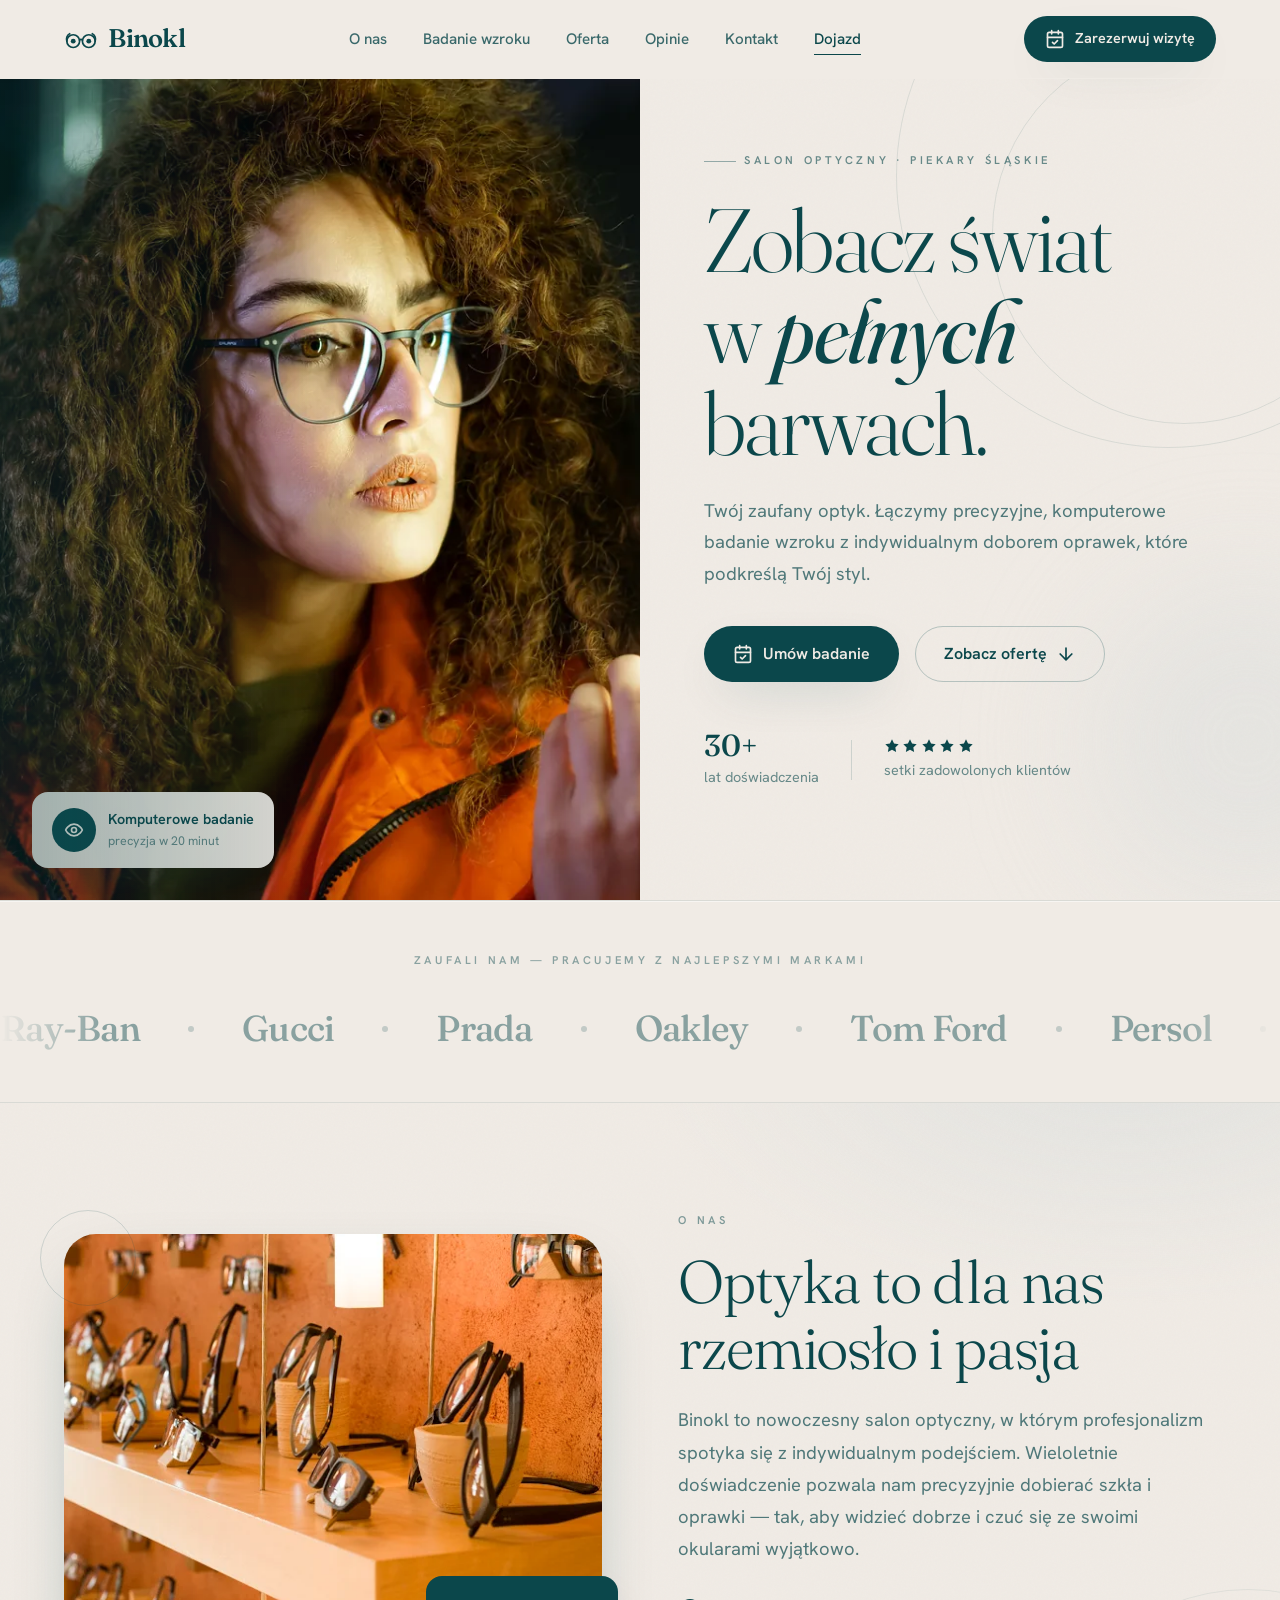
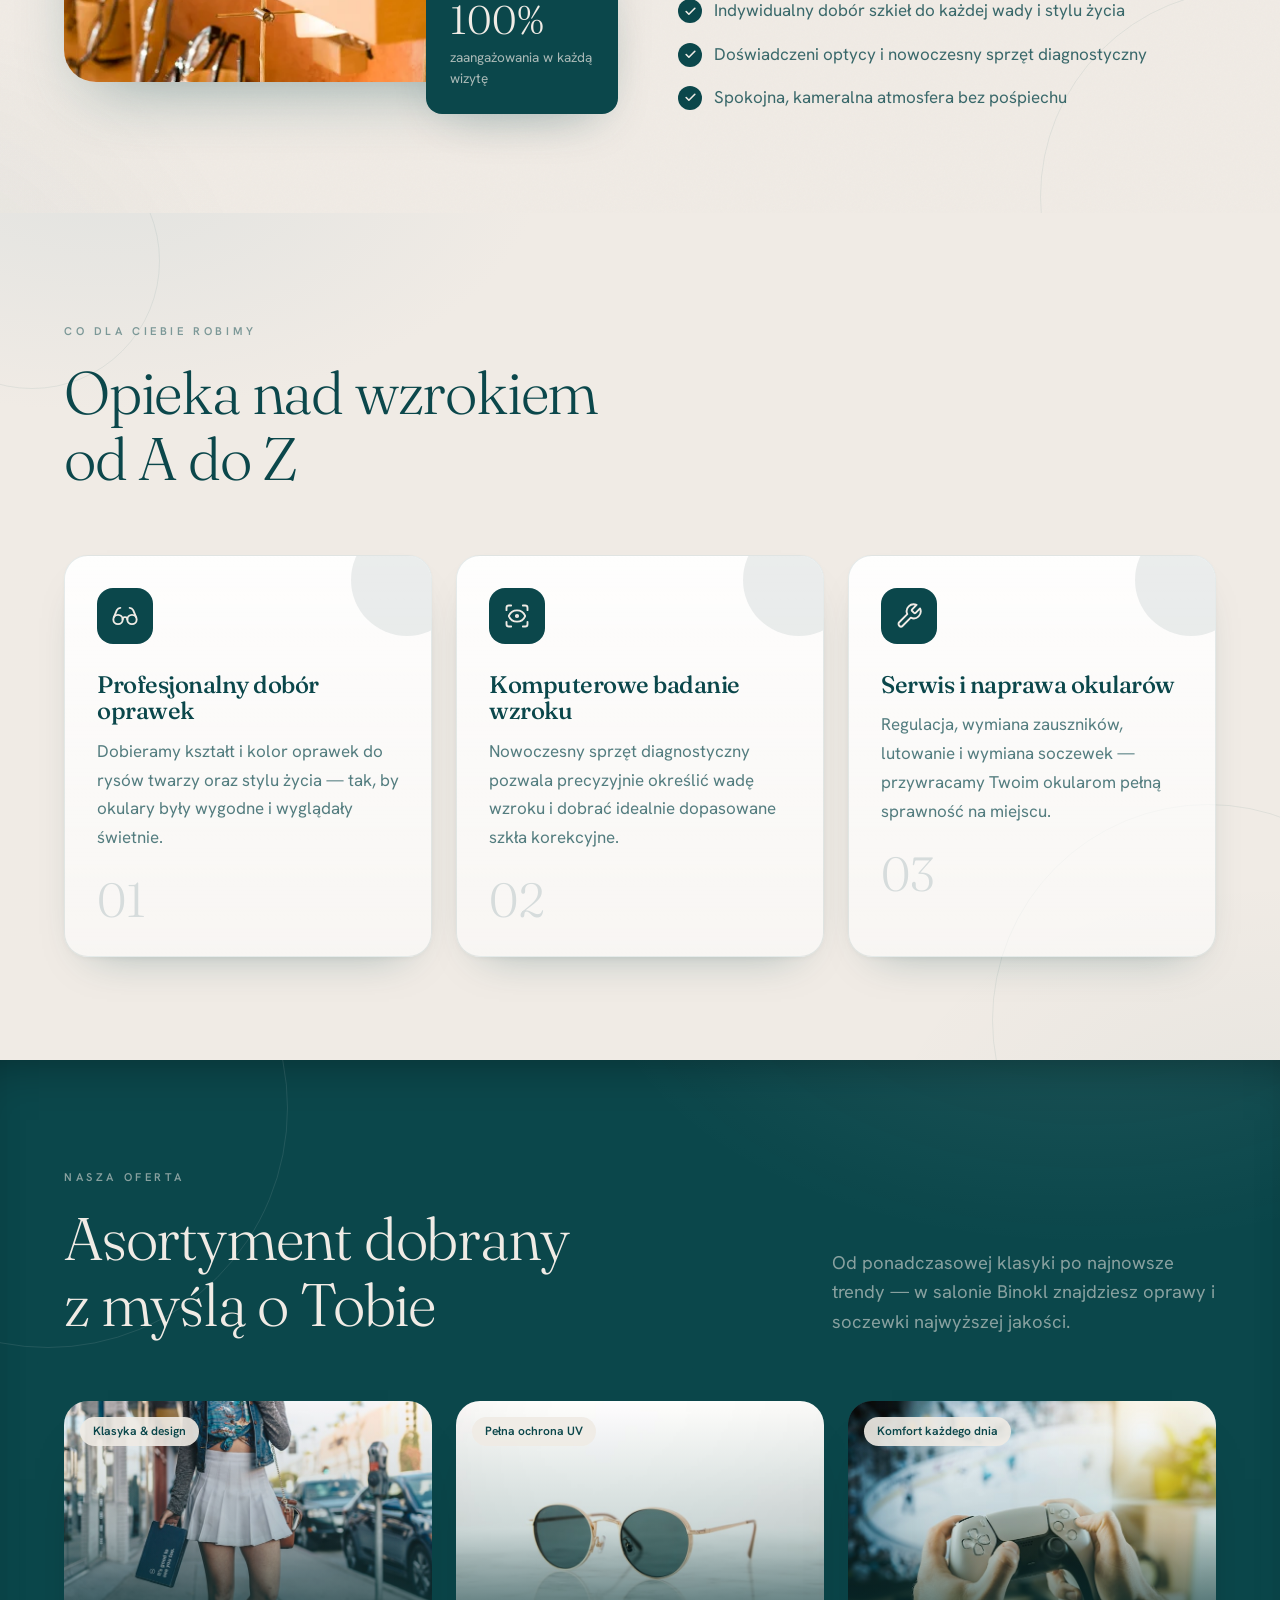
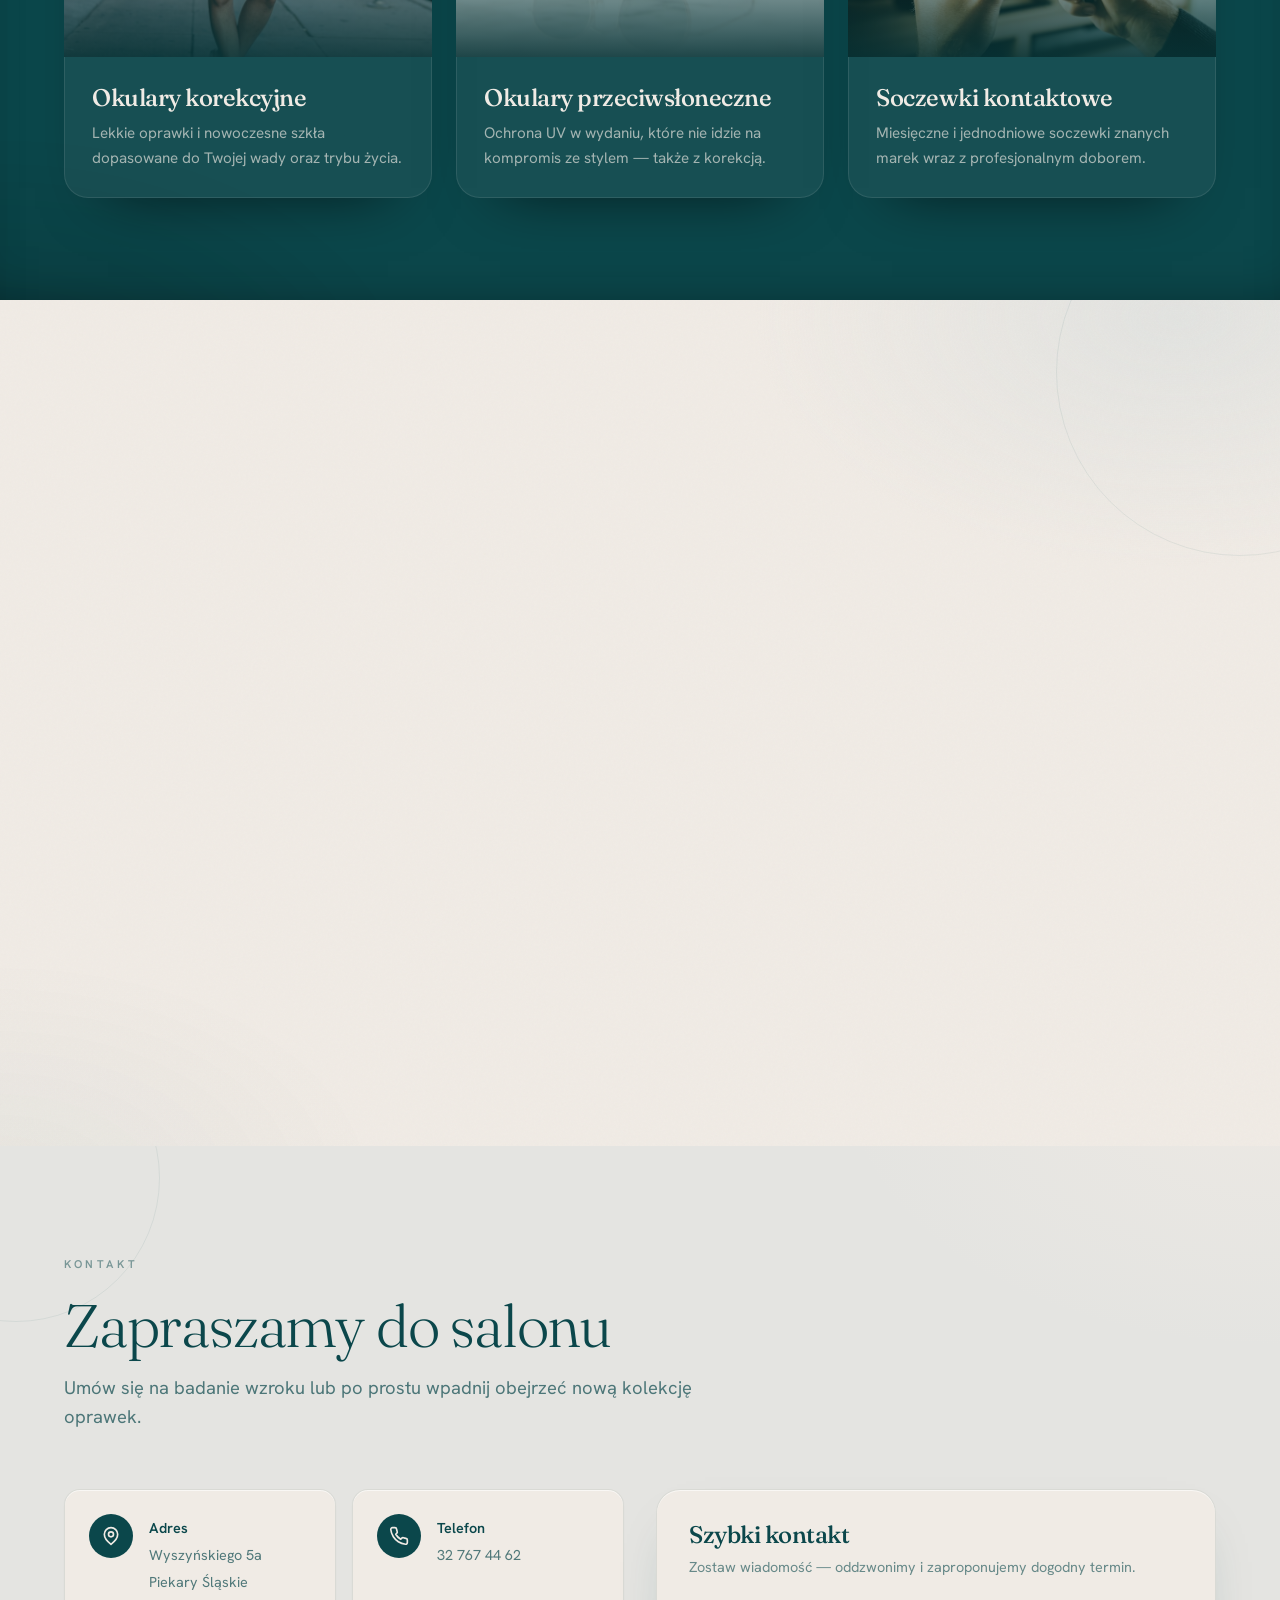
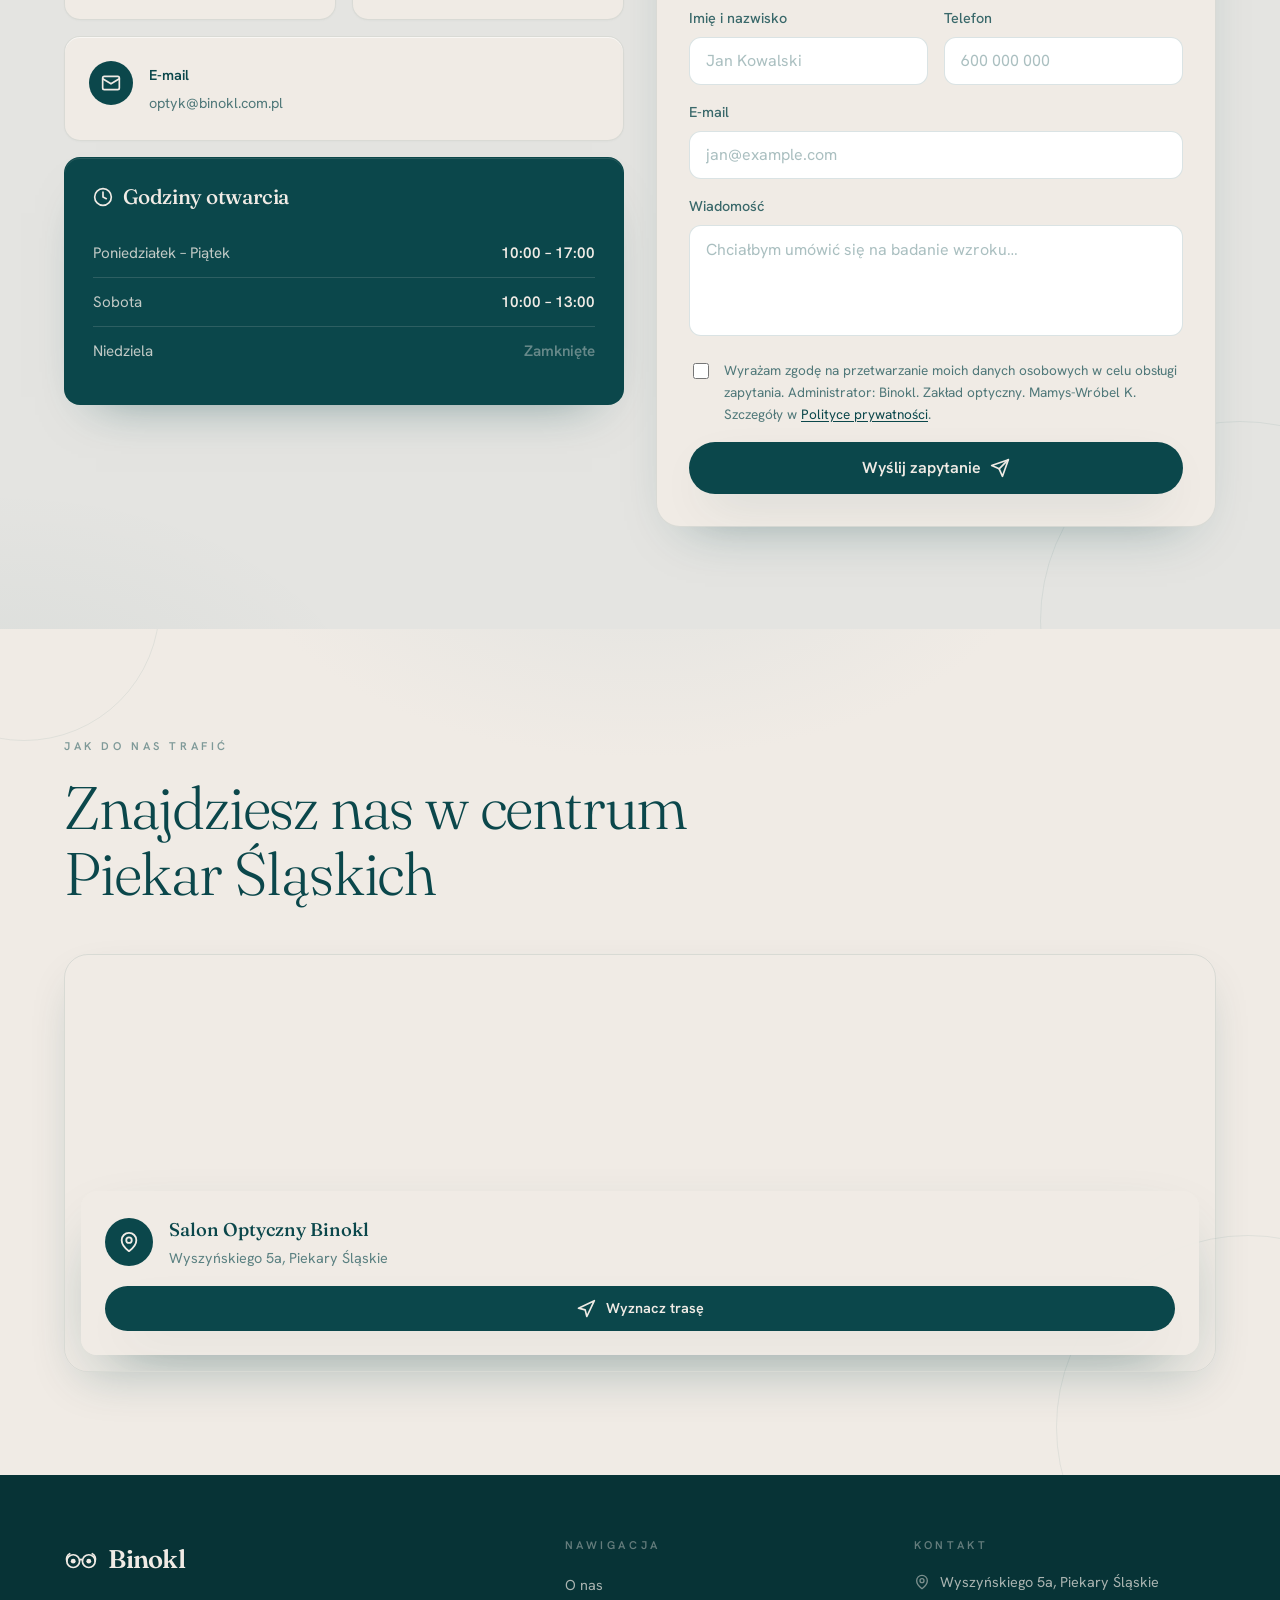
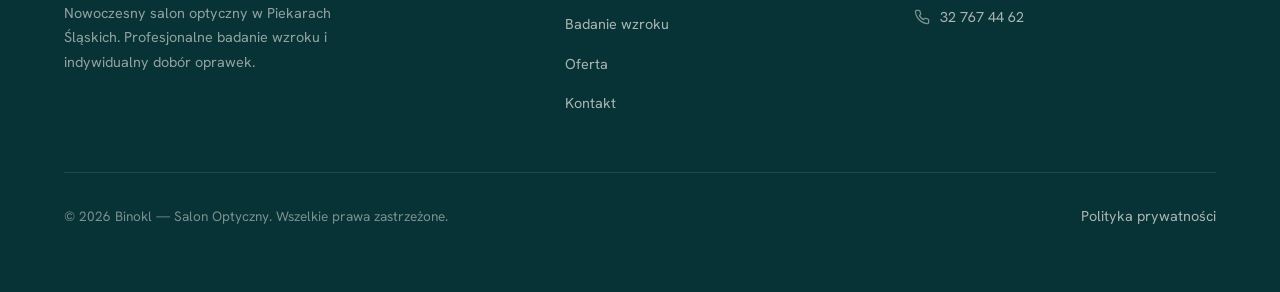
==== index.html @ cd01d1fc "v1" ====
<!DOCTYPE html>
<html lang="pl">
<head>
  <meta charset="UTF-8" />
  <meta name="viewport" content="width=device-width, initial-scale=1" />

  <!-- ==================== PODSTAWOWE SEO ==================== -->
  <title>Binokl — Salon Optyczny Piekary Śląskie | Badanie wzroku</title>
  <meta name="description" content="Salon optyczny w Piekarach Śląskich. Komputerowe badanie wzroku, indywidualny dobór oprawek, okulary korekcyjne i przeciwsłoneczne oraz soczewki kontaktowe." />
  <meta name="keywords" content="optyk Piekary Śląskie, salon optyczny Piekary Śląskie, badanie wzroku, okulary korekcyjne, okulary przeciwsłoneczne, soczewki kontaktowe, dobór oprawek, naprawa okularów, Binokl" />
  <meta name="author" content="Binokl — Salon Optyczny" />
  <meta name="robots" content="index, follow, max-image-preview:large" />
  <meta name="geo.region" content="PL-24" />
  <meta name="geo.placename" content="Piekary Śląskie" />
  <meta name="geo.position" content="50.38;18.95" />
  <meta name="ICBM" content="50.38, 18.95" />
  <meta name="theme-color" content="#0B474B" />

  <link rel="canonical" href="https://www.binokl.com.pl/" />
  <link rel="alternate" hreflang="pl" href="https://www.binokl.com.pl/" />

  <!-- ==================== OPEN GRAPH / SOCIAL ==================== -->
  <meta property="og:type" content="business.business" />
  <meta property="og:site_name" content="Binokl — Salon Optyczny" />
  <meta property="og:locale" content="pl_PL" />
  <meta property="og:title" content="Binokl — Salon Optyczny w Piekarach Śląskich" />
  <meta property="og:description" content="Komputerowe badanie wzroku i indywidualny dobór oprawek. Twój zaufany optyk w Piekarach Śląskich." />
  <meta property="og:url" content="https://www.binokl.com.pl/" />
  <meta property="og:image" content="https://www.binokl.com.pl/assets/img/og-image.jpg" />
  <meta property="og:image:type" content="image/jpeg" />
  <meta property="og:image:width" content="1200" />
  <meta property="og:image:height" content="630" />
  <meta property="og:image:alt" content="Binokl — Salon Optyczny, Piekary Śląskie" />
  <meta name="twitter:card" content="summary_large_image" />
  <meta name="twitter:title" content="Binokl — Salon Optyczny w Piekarach Śląskich" />
  <meta name="twitter:description" content="Komputerowe badanie wzroku i indywidualny dobór oprawek. Twój zaufany optyk." />
  <meta name="twitter:image" content="https://www.binokl.com.pl/assets/img/og-image.jpg" />

  <!-- ==================== IKONY / MANIFEST ==================== -->
  <link rel="icon" href="assets/favicon.svg" type="image/svg+xml" />
  <link rel="apple-touch-icon" href="assets/favicon.svg" />
  <link rel="manifest" href="site.webmanifest" />

  <!-- ==================== PRELOAD FONTÓW ==================== -->
  <link rel="preload" href="assets/fonts/fraunces-latin.woff2" as="font" type="font/woff2" crossorigin />
  <link rel="preload" href="assets/fonts/hanken-latin.woff2" as="font" type="font/woff2" crossorigin />
  <!-- Preload obrazu LCP hero (tylko poza mobile, gdzie hero jest ukryty) -->
  <link rel="preload" as="image" href="assets/img/hero.webp" type="image/webp" media="(min-width: 561px)" />

  <link rel="stylesheet" href="css/styles.css" />

  <!-- ==================== DANE STRUKTURALNE: Optician / LocalBusiness ==================== -->
  <script type="application/ld+json">
  {
    "@context": "https://schema.org",
    "@type": "Optician",
    "@id": "https://www.binokl.com.pl/#organization",
    "name": "Binokl — Salon Optyczny",
    "legalName": "Binokl. Zakład optyczny. Mamys-Wróbel K.",
    "description": "Nowoczesny salon optyczny w Piekarach Śląskich. Komputerowe badanie wzroku, indywidualny dobór oprawek, okulary korekcyjne i przeciwsłoneczne, soczewki kontaktowe oraz serwis okularów.",
    "url": "https://www.binokl.com.pl/",
    "logo": "https://www.binokl.com.pl/assets/favicon.svg",
    "image": "https://www.binokl.com.pl/assets/img/og-image.jpg",
    "telephone": "+48327674462",
    "email": "optyk@binokl.com.pl",
    "priceRange": "$$",
    "currenciesAccepted": "PLN",
    "paymentAccepted": "Gotówka, Karta płatnicza",
    "address": {
      "@type": "PostalAddress",
      "streetAddress": "Wyszyńskiego 5a",
      "addressLocality": "Piekary Śląskie",
      "postalCode": "41-940",
      "addressRegion": "śląskie",
      "addressCountry": "PL"
    },
    "geo": { "@type": "GeoCoordinates", "latitude": 50.38, "longitude": 18.95 },
    "hasMap": "https://maps.google.com/?q=Wyszy%C5%84skiego+5a+Piekary+%C5%9Al%C4%85skie",
    "openingHoursSpecification": [
      { "@type": "OpeningHoursSpecification", "dayOfWeek": ["Monday","Tuesday","Wednesday","Thursday","Friday"], "opens": "10:00", "closes": "17:00" },
      { "@type": "OpeningHoursSpecification", "dayOfWeek": "Saturday", "opens": "10:00", "closes": "13:00" }
    ],
    "areaServed": [
      { "@type": "City", "name": "Piekary Śląskie" },
      { "@type": "City", "name": "Bytom" },
      { "@type": "City", "name": "Radzionków" },
      { "@type": "City", "name": "Tarnowskie Góry" }
    ],
    "hasOfferCatalog": {
      "@type": "OfferCatalog",
      "name": "Usługi optyczne",
      "itemListElement": [
        { "@type": "Offer", "itemOffered": { "@type": "Service", "name": "Komputerowe badanie wzroku" } },
        { "@type": "Offer", "itemOffered": { "@type": "Service", "name": "Profesjonalny dobór oprawek" } },
        { "@type": "Offer", "itemOffered": { "@type": "Service", "name": "Okulary korekcyjne" } },
        { "@type": "Offer", "itemOffered": { "@type": "Service", "name": "Okulary przeciwsłoneczne" } },
        { "@type": "Offer", "itemOffered": { "@type": "Service", "name": "Soczewki kontaktowe" } },
        { "@type": "Offer", "itemOffered": { "@type": "Service", "name": "Serwis i naprawa okularów" } }
      ]
    },
    "aggregateRating": { "@type": "AggregateRating", "ratingValue": "5.0", "reviewCount": "3", "bestRating": "5", "worstRating": "1" },
    "review": [
      { "@type": "Review", "author": { "@type": "Person", "name": "Bartek K." }, "reviewRating": { "@type": "Rating", "ratingValue": "5", "bestRating": "5" }, "reviewBody": "Świetny optyk, w którym nie tylko znajdziesz ciekawe oprawki, ale dowiesz się bardzo dużo na temat doboru odpowiednich szkieł. Chyba nigdzie nie traktują tak fajnie klienta jak tutaj!" },
      { "@type": "Review", "author": { "@type": "Person", "name": "Aleksandra K." }, "reviewRating": { "@type": "Rating", "ratingValue": "5", "bestRating": "5" }, "reviewBody": "Najlepszy optyk, do jakiego trafiłam. Pani idealnie dobrała oprawki, tłumacząc, na co dokładnie zwrócić uwagę przy danej wadzie. Jestem zachwycona i polecam z całego serca!" },
      { "@type": "Review", "author": { "@type": "Person", "name": "Agata A." }, "reviewRating": { "@type": "Rating", "ratingValue": "5", "bestRating": "5" }, "reviewBody": "Za każdym razem jesteśmy bardzo zadowoleni z doboru oprawek jak i szkieł. Fachowa pomoc nie tylko przy zakupie, ale również podczas awarii." }
    ]
  }
  </script>
  <script type="application/ld+json">
  { "@context": "https://schema.org", "@type": "WebSite", "name": "Binokl — Salon Optyczny", "url": "https://www.binokl.com.pl/", "inLanguage": "pl-PL", "publisher": { "@id": "https://www.binokl.com.pl/#organization" } }
  </script>
</head>

<body>
  <a class="skip-link" href="#o-nas">Przejdź do treści</a>

  <header class="nav" id="nav">
    <div class="wrap nav-inner">
      <a class="brand" href="#top" aria-label="Binokl — strona główna">
        <svg class="brand-logo" viewBox="0 0 48 48" fill="none" stroke="currentColor" stroke-width="2.4" stroke-linecap="round" aria-hidden="true">
          <circle cx="13" cy="27" r="9"/><circle cx="35" cy="27" r="9"/>
          <path d="M22 25.5c1.2-1.2 2.8-1.2 4 0"/><path d="M4 27c-1.2-3 0-9 4-10.5"/><path d="M44 27c1.2-3 0-9-4-10.5"/>
          <circle cx="13" cy="27" r="3.4" fill="currentColor" stroke="none"/><circle cx="35" cy="27" r="3.4" fill="currentColor" stroke="none"/>
        </svg>
        <span class="brand-name">Binokl</span>
      </a>

      <nav aria-label="Nawigacja główna">
        <ul class="nav-links" id="navLinks">
          <li><a href="#o-nas">O nas</a></li>
          <li><a href="#badanie">Badanie wzroku</a></li>
          <li><a href="#oferta">Oferta</a></li>
          <li><a href="#opinie">Opinie</a></li>
          <li><a href="#kontakt">Kontakt</a></li>
          <li><a href="#dojazd">Dojazd</a></li>
        </ul>
      </nav>

      <div class="nav-right">
        <a class="btn btn-primary nav-cta" href="#kontakt">
          <svg viewBox="0 0 24 24" fill="none" stroke="currentColor" stroke-width="2" stroke-linecap="round" stroke-linejoin="round" aria-hidden="true"><rect x="3" y="4" width="18" height="18" rx="2"/><path d="M16 2v4M8 2v4M3 10h18M9 16l2 2 4-4"/></svg>
          Zarezerwuj wizytę
        </a>
        <button class="nav-toggle" id="navToggle" aria-label="Menu" aria-expanded="false" aria-controls="navMobile">
          <svg class="icon-open" viewBox="0 0 24 24" fill="none" stroke="currentColor" stroke-width="2" stroke-linecap="round" aria-hidden="true"><path d="M4 6h16M4 12h16M4 18h16"/></svg>
          <svg class="icon-close" viewBox="0 0 24 24" fill="none" stroke="currentColor" stroke-width="2" stroke-linecap="round" aria-hidden="true"><path d="M18 6 6 18M6 6l12 12"/></svg>
        </button>
      </div>
    </div>

    <div class="nav-mobile" id="navMobile">
      <ul>
        <li><a href="#o-nas">O nas</a></li>
        <li><a href="#badanie">Badanie wzroku</a></li>
        <li><a href="#oferta">Oferta</a></li>
        <li><a href="#opinie">Opinie</a></li>
        <li><a href="#kontakt">Kontakt</a></li>
        <li><a href="#dojazd">Dojazd</a></li>
        <li><a class="btn btn-primary" href="#kontakt">Zarezerwuj wizytę</a></li>
      </ul>
    </div>
  </header>

  <main id="top">

    <section class="hero hero-split grain">
      <div class="hero-ring hero-ring--1" aria-hidden="true"></div>
      <div class="hero-ring hero-ring--2" aria-hidden="true"></div>
      <div class="hero-blob" aria-hidden="true"></div>

      <div class="hero-split-grid">

        <div class="hero-split-media">
          <picture>
            <!-- Mobile: zdjęcie ukryte (CSS) — 43-bajtowy placeholder, by telefon nie pobierał zdjęcia -->
            <source media="(max-width: 560px)" srcset="[data-uri]" />
            <source type="image/webp" srcset="assets/img/hero.webp" />
            <img src="assets/img/hero.jpg" alt="Elegancka oprawka okularowa prezentowana w salonie optycznym Binokl" width="448" height="480" fetchpriority="high" />
          </picture>
          <div class="hero-float">
            <span class="ic"><svg viewBox="0 0 24 24" fill="none" stroke="currentColor" stroke-width="2" stroke-linecap="round" stroke-linejoin="round" aria-hidden="true"><path d="M2 12s3-7 10-7 10 7 10 7-3 7-10 7-10-7-10-7z"/><circle cx="12" cy="12" r="3"/></svg></span>
            <div>
              <p class="t1">Komputerowe badanie</p>
              <p class="t2">precyzja w 20 minut</p>
            </div>
          </div>
        </div>

        <div class="hero-split-content">
          <div class="hero-split-inner">
            <span class="eyebrow fade-in" style="color: rgba(11,71,75,0.6)"><span class="line"></span>Salon Optyczny · Piekary Śląskie</span>
            <h1 class="hero-title reveal">Zobacz świat<br>w <em>pełnych</em> barwach.</h1>
            <p class="hero-lead reveal" style="animation-delay:.15s">Twój zaufany optyk. Łączymy precyzyjne, komputerowe badanie wzroku z indywidualnym doborem oprawek, które podkreślą Twój styl.</p>
            <div class="hero-actions reveal" style="animation-delay:.3s">
              <a class="btn btn-primary" href="#kontakt">
                <svg viewBox="0 0 24 24" fill="none" stroke="currentColor" stroke-width="2" stroke-linecap="round" stroke-linejoin="round" aria-hidden="true"><rect x="3" y="4" width="18" height="18" rx="2"/><path d="M16 2v4M8 2v4M3 10h18M9 16l2 2 4-4"/></svg>
                Umów badanie
              </a>
              <a class="btn btn-outline" href="#oferta">Zobacz ofertę
                <svg class="arrow" viewBox="0 0 24 24" fill="none" stroke="currentColor" stroke-width="2" stroke-linecap="round" stroke-linejoin="round" aria-hidden="true" width="16" height="16"><path d="M12 5v14M5 12l7 7 7-7"/></svg>
              </a>
            </div>
            <div class="hero-trust reveal" style="animation-delay:.45s">
              <div>
                <p class="num">30+</p>
                <p class="lbl">lat doświadczenia</p>
              </div>
              <span class="divider" aria-hidden="true"></span>
              <div>
                <div class="hero-stars" aria-hidden="true">
                  <svg viewBox="0 0 24 24" fill="currentColor"><polygon points="12 2 15.09 8.26 22 9.27 17 14.14 18.18 21.02 12 17.77 5.82 21.02 7 14.14 2 9.27 8.91 8.26"/></svg>
                  <svg viewBox="0 0 24 24" fill="currentColor"><polygon points="12 2 15.09 8.26 22 9.27 17 14.14 18.18 21.02 12 17.77 5.82 21.02 7 14.14 2 9.27 8.91 8.26"/></svg>
                  <svg viewBox="0 0 24 24" fill="currentColor"><polygon points="12 2 15.09 8.26 22 9.27 17 14.14 18.18 21.02 12 17.77 5.82 21.02 7 14.14 2 9.27 8.91 8.26"/></svg>
                  <svg viewBox="0 0 24 24" fill="currentColor"><polygon points="12 2 15.09 8.26 22 9.27 17 14.14 18.18 21.02 12 17.77 5.82 21.02 7 14.14 2 9.27 8.91 8.26"/></svg>
                  <svg viewBox="0 0 24 24" fill="currentColor"><polygon points="12 2 15.09 8.26 22 9.27 17 14.14 18.18 21.02 12 17.77 5.82 21.02 7 14.14 2 9.27 8.91 8.26"/></svg>
                </div>
                <p class="lbl">setki zadowolonych klientów</p>
              </div>
            </div>
          </div>
        </div>

      </div>
    </section>

    <!-- ==================== BRAND STRIP ==================== -->
    <section class="brands" aria-label="Marki, z którymi współpracujemy">
      <p class="brands-title"><span class="eyebrow">Zaufali nam — pracujemy z najlepszymi markami</span></p>
      <div class="marquee">
        <ul id="marquee">
          <li><span class="brand-word">Ray-Ban</span><span class="dot" aria-hidden="true"></span></li>
          <li><span class="brand-word">Gucci</span><span class="dot" aria-hidden="true"></span></li>
          <li><span class="brand-word">Prada</span><span class="dot" aria-hidden="true"></span></li>
          <li><span class="brand-word">Oakley</span><span class="dot" aria-hidden="true"></span></li>
          <li><span class="brand-word">Tom Ford</span><span class="dot" aria-hidden="true"></span></li>
          <li><span class="brand-word">Persol</span><span class="dot" aria-hidden="true"></span></li>
          <li><span class="brand-word">Polaroid</span><span class="dot" aria-hidden="true"></span></li>
          <li><span class="brand-word">Carrera</span><span class="dot" aria-hidden="true"></span></li>
          <li><span class="brand-word">Hoya</span><span class="dot" aria-hidden="true"></span></li>
          <li><span class="brand-word">Essilor</span><span class="dot" aria-hidden="true"></span></li>
        </ul>
      </div>
    </section>

    <!-- ==================== O NAS ==================== -->
    <section class="section about grain" id="o-nas">
      <div class="wrap about-grid">
        <div class="about-media reveal">
          <div class="about-photo">
            <img src="assets/img/glasses.webp" alt="Optyk w salonie Binokl dobierający oprawki klientowi" width="640" height="448" loading="lazy" />
          </div>
          <div class="about-badge">
            <p class="big">100%</p>
            <p class="sm">zaangażowania w każdą wizytę</p>
          </div>
          <span class="about-ring" aria-hidden="true"></span>
        </div>

        <div class="about-copy">
          <span class="eyebrow reveal" style="color:rgba(11,71,75,0.5)">O nas</span>
          <h2 class="section-title reveal">Optyka to dla nas<br>rzemiosło i pasja</h2>
          <p class="reveal">Binokl to nowoczesny salon optyczny, w którym profesjonalizm spotyka się z indywidualnym podejściem. Wieloletnie doświadczenie pozwala nam precyzyjnie dobierać szkła i oprawki — tak, aby widzieć dobrze i czuć się ze swoimi okularami wyjątkowo.</p>
          <ul class="about-points">
            <li class="reveal"><span class="tick"><svg viewBox="0 0 24 24" fill="none" stroke="currentColor" stroke-width="3" stroke-linecap="round" stroke-linejoin="round" aria-hidden="true"><path d="M20 6 9 17l-5-5"/></svg></span><span class="txt">Indywidualny dobór szkieł do każdej wady i stylu życia</span></li>
            <li class="reveal"><span class="tick"><svg viewBox="0 0 24 24" fill="none" stroke="currentColor" stroke-width="3" stroke-linecap="round" stroke-linejoin="round" aria-hidden="true"><path d="M20 6 9 17l-5-5"/></svg></span><span class="txt">Doświadczeni optycy i nowoczesny sprzęt diagnostyczny</span></li>
            <li class="reveal"><span class="tick"><svg viewBox="0 0 24 24" fill="none" stroke="currentColor" stroke-width="3" stroke-linecap="round" stroke-linejoin="round" aria-hidden="true"><path d="M20 6 9 17l-5-5"/></svg></span><span class="txt">Spokojna, kameralna atmosfera bez pośpiechu</span></li>
          </ul>
        </div>
      </div>
    </section>

    <!-- ==================== FEATURES / BADANIE ==================== -->
    <section class="section features" id="badanie">
      <div class="wrap">
        <div class="section-head reveal">
          <span class="eyebrow" style="color:rgba(11,71,75,0.5)">Co dla Ciebie robimy</span>
          <h2 class="section-title">Opieka nad wzrokiem<br>od A do Z</h2>
        </div>
        <div class="cards-3">
          <article class="feature-card reveal">
            <span class="blob" aria-hidden="true"></span>
            <span class="ic"><svg viewBox="0 0 24 24" fill="none" stroke="currentColor" stroke-width="1.6" stroke-linecap="round" stroke-linejoin="round" aria-hidden="true"><circle cx="6" cy="15" r="4"/><circle cx="18" cy="15" r="4"/><path d="M14 15a2 2 0 0 0-2-2 2 2 0 0 0-2 2"/><path d="M2.5 13 5 7c.7-1.3 1.4-2 3-2"/><path d="M21.5 13 19 7c-.7-1.3-1.5-2-3-2"/></svg></span>
            <h3>Profesjonalny dobór oprawek</h3>
            <p>Dobieramy kształt i kolor oprawek do rysów twarzy oraz stylu życia — tak, by okulary były wygodne i wyglądały świetnie.</p>
            <span class="no">01</span>
          </article>
          <article class="feature-card reveal">
            <span class="blob" aria-hidden="true"></span>
            <span class="ic"><svg viewBox="0 0 24 24" fill="none" stroke="currentColor" stroke-width="1.6" stroke-linecap="round" stroke-linejoin="round" aria-hidden="true"><path d="M3 7V5a2 2 0 0 1 2-2h2"/><path d="M17 3h2a2 2 0 0 1 2 2v2"/><path d="M21 17v2a2 2 0 0 1-2 2h-2"/><path d="M7 21H5a2 2 0 0 1-2-2v-2"/><circle cx="12" cy="12" r="1"/><path d="M18.9 12.3a1 1 0 0 0 0-.6 7.5 7.5 0 0 0-13.8 0 1 1 0 0 0 0 .6 7.5 7.5 0 0 0 13.8 0"/></svg></span>
            <h3>Komputerowe badanie wzroku</h3>
            <p>Nowoczesny sprzęt diagnostyczny pozwala precyzyjnie określić wadę wzroku i dobrać idealnie dopasowane szkła korekcyjne.</p>
            <span class="no">02</span>
          </article>
          <article class="feature-card reveal">
            <span class="blob" aria-hidden="true"></span>
            <span class="ic"><svg viewBox="0 0 24 24" fill="none" stroke="currentColor" stroke-width="1.6" stroke-linecap="round" stroke-linejoin="round" aria-hidden="true"><path d="M14.7 6.3a1 1 0 0 0 0 1.4l1.6 1.6a1 1 0 0 0 1.4 0l3.77-3.77a6 6 0 0 1-7.94 7.94l-6.91 6.91a2.12 2.12 0 0 1-3-3l6.91-6.91a6 6 0 0 1 7.94-7.94l-3.76 3.76z"/></svg></span>
            <h3>Serwis i naprawa okularów</h3>
            <p>Regulacja, wymiana zauszników, lutowanie i wymiana soczewek — przywracamy Twoim okularom pełną sprawność na miejscu.</p>
            <span class="no">03</span>
          </article>
        </div>
      </div>
    </section>

    <!-- ==================== OFERTA ==================== -->
    <section class="section offer grain" id="oferta">
      <div class="wrap">
        <div class="offer-head">
          <div class="section-head reveal">
            <span class="eyebrow">Nasza oferta</span>
            <h2 class="section-title">Asortyment dobrany<br>z myślą o Tobie</h2>
          </div>
          <p class="section-sub reveal">Od ponadczasowej klasyki po najnowsze trendy — w salonie Binokl znajdziesz oprawy i soczewki najwyższej jakości.</p>
        </div>
        <div class="offer-grid">
          <article class="offer-card reveal">
            <div class="photo"><span class="tag">Klasyka &amp; design</span><img src="assets/img/okulary-korekcyjne.jpg" alt="Okulary korekcyjne z lekką oprawką — salon Binokl" width="480" height="256" loading="lazy" /></div>
            <div class="body"><h3>Okulary korekcyjne</h3><p>Lekkie oprawki i nowoczesne szkła dopasowane do Twojej wady oraz trybu życia.</p></div>
          </article>
          <article class="offer-card reveal">
            <div class="photo"><span class="tag">Pełna ochrona UV</span><img src="assets/img/okulary-przeciwsloneczne.jpg" alt="Okulary przeciwsłoneczne z ochroną UV — salon Binokl" width="480" height="256" loading="lazy" /></div>
            <div class="body"><h3>Okulary przeciwsłoneczne</h3><p>Ochrona UV w wydaniu, które nie idzie na kompromis ze stylem — także z korekcją.</p></div>
          </article>
          <article class="offer-card reveal">
            <div class="photo"><span class="tag">Komfort każdego dnia</span><img src="assets/img/soczewki-kontaktowe.jpg" alt="Soczewki kontaktowe znanych marek — salon Binokl" width="480" height="256" loading="lazy" /></div>
            <div class="body"><h3>Soczewki kontaktowe</h3><p>Miesięczne i jednodniowe soczewki znanych marek wraz z profesjonalnym doborem.</p></div>
          </article>
        </div>
      </div>
    </section>

    <!-- ==================== OPINIE ==================== -->
    <section class="section testimonials grain" id="opinie">
      <div class="wrap">
        <div class="section-head reveal">
          <span class="eyebrow" style="color:rgba(11,71,75,0.5)">Opinie klientów</span>
          <h2 class="section-title">Co mówią o nas<br>nasi klienci</h2>
        </div>
        <div class="cards-3">
          <article class="testi-card reveal">
            <svg class="quote" viewBox="0 0 24 24" fill="none" stroke="currentColor" stroke-width="1.5" aria-hidden="true"><path d="M16 3a2 2 0 0 0-2 2v6a2 2 0 0 0 2 2 1 1 0 0 1 1 1v1a2 2 0 0 1-2 2 1 1 0 0 0-1 1v2a1 1 0 0 0 1 1 6 6 0 0 0 6-6V5a2 2 0 0 0-2-2z"/><path d="M5 3a2 2 0 0 0-2 2v6a2 2 0 0 0 2 2 1 1 0 0 1 1 1v1a2 2 0 0 1-2 2 1 1 0 0 0-1 1v2a1 1 0 0 0 1 1 6 6 0 0 0 6-6V5a2 2 0 0 0-2-2z"/></svg>
            <div class="stars" aria-label="Ocena 5 na 5"><svg viewBox="0 0 24 24" fill="currentColor"><polygon points="12 2 15.09 8.26 22 9.27 17 14.14 18.18 21.02 12 17.77 5.82 21.02 7 14.14 2 9.27 8.91 8.26"/></svg><svg viewBox="0 0 24 24" fill="currentColor"><polygon points="12 2 15.09 8.26 22 9.27 17 14.14 18.18 21.02 12 17.77 5.82 21.02 7 14.14 2 9.27 8.91 8.26"/></svg><svg viewBox="0 0 24 24" fill="currentColor"><polygon points="12 2 15.09 8.26 22 9.27 17 14.14 18.18 21.02 12 17.77 5.82 21.02 7 14.14 2 9.27 8.91 8.26"/></svg><svg viewBox="0 0 24 24" fill="currentColor"><polygon points="12 2 15.09 8.26 22 9.27 17 14.14 18.18 21.02 12 17.77 5.82 21.02 7 14.14 2 9.27 8.91 8.26"/></svg><svg viewBox="0 0 24 24" fill="currentColor"><polygon points="12 2 15.09 8.26 22 9.27 17 14.14 18.18 21.02 12 17.77 5.82 21.02 7 14.14 2 9.27 8.91 8.26"/></svg></div>
            <blockquote>„Świetny optyk, w którym nie tylko znajdziesz ciekawe oprawki, ale dowiesz się bardzo dużo na temat doboru odpowiednich szkieł. Chyba nigdzie nie traktują tak fajnie klienta jak tutaj!"</blockquote>
            <div class="who"><span class="avatar">B</span><div><p class="name">Bartek K.</p><p class="role">Klient salonu</p></div></div>
          </article>
          <article class="testi-card reveal">
            <svg class="quote" viewBox="0 0 24 24" fill="none" stroke="currentColor" stroke-width="1.5" aria-hidden="true"><path d="M16 3a2 2 0 0 0-2 2v6a2 2 0 0 0 2 2 1 1 0 0 1 1 1v1a2 2 0 0 1-2 2 1 1 0 0 0-1 1v2a1 1 0 0 0 1 1 6 6 0 0 0 6-6V5a2 2 0 0 0-2-2z"/><path d="M5 3a2 2 0 0 0-2 2v6a2 2 0 0 0 2 2 1 1 0 0 1 1 1v1a2 2 0 0 1-2 2 1 1 0 0 0-1 1v2a1 1 0 0 0 1 1 6 6 0 0 0 6-6V5a2 2 0 0 0-2-2z"/></svg>
            <div class="stars" aria-label="Ocena 5 na 5"><svg viewBox="0 0 24 24" fill="currentColor"><polygon points="12 2 15.09 8.26 22 9.27 17 14.14 18.18 21.02 12 17.77 5.82 21.02 7 14.14 2 9.27 8.91 8.26"/></svg><svg viewBox="0 0 24 24" fill="currentColor"><polygon points="12 2 15.09 8.26 22 9.27 17 14.14 18.18 21.02 12 17.77 5.82 21.02 7 14.14 2 9.27 8.91 8.26"/></svg><svg viewBox="0 0 24 24" fill="currentColor"><polygon points="12 2 15.09 8.26 22 9.27 17 14.14 18.18 21.02 12 17.77 5.82 21.02 7 14.14 2 9.27 8.91 8.26"/></svg><svg viewBox="0 0 24 24" fill="currentColor"><polygon points="12 2 15.09 8.26 22 9.27 17 14.14 18.18 21.02 12 17.77 5.82 21.02 7 14.14 2 9.27 8.91 8.26"/></svg><svg viewBox="0 0 24 24" fill="currentColor"><polygon points="12 2 15.09 8.26 22 9.27 17 14.14 18.18 21.02 12 17.77 5.82 21.02 7 14.14 2 9.27 8.91 8.26"/></svg></div>
            <blockquote>„Najlepszy optyk, do jakiego trafiłam. Pani idealnie dobrała oprawki, tłumacząc, na co dokładnie zwrócić uwagę przy danej wadzie. Jestem zachwycona i polecam z całego serca!"</blockquote>
            <div class="who"><span class="avatar">A</span><div><p class="name">Aleksandra K.</p><p class="role">Klientka salonu</p></div></div>
          </article>
          <article class="testi-card reveal">
            <svg class="quote" viewBox="0 0 24 24" fill="none" stroke="currentColor" stroke-width="1.5" aria-hidden="true"><path d="M16 3a2 2 0 0 0-2 2v6a2 2 0 0 0 2 2 1 1 0 0 1 1 1v1a2 2 0 0 1-2 2 1 1 0 0 0-1 1v2a1 1 0 0 0 1 1 6 6 0 0 0 6-6V5a2 2 0 0 0-2-2z"/><path d="M5 3a2 2 0 0 0-2 2v6a2 2 0 0 0 2 2 1 1 0 0 1 1 1v1a2 2 0 0 1-2 2 1 1 0 0 0-1 1v2a1 1 0 0 0 1 1 6 6 0 0 0 6-6V5a2 2 0 0 0-2-2z"/></svg>
            <div class="stars" aria-label="Ocena 5 na 5"><svg viewBox="0 0 24 24" fill="currentColor"><polygon points="12 2 15.09 8.26 22 9.27 17 14.14 18.18 21.02 12 17.77 5.82 21.02 7 14.14 2 9.27 8.91 8.26"/></svg><svg viewBox="0 0 24 24" fill="currentColor"><polygon points="12 2 15.09 8.26 22 9.27 17 14.14 18.18 21.02 12 17.77 5.82 21.02 7 14.14 2 9.27 8.91 8.26"/></svg><svg viewBox="0 0 24 24" fill="currentColor"><polygon points="12 2 15.09 8.26 22 9.27 17 14.14 18.18 21.02 12 17.77 5.82 21.02 7 14.14 2 9.27 8.91 8.26"/></svg><svg viewBox="0 0 24 24" fill="currentColor"><polygon points="12 2 15.09 8.26 22 9.27 17 14.14 18.18 21.02 12 17.77 5.82 21.02 7 14.14 2 9.27 8.91 8.26"/></svg><svg viewBox="0 0 24 24" fill="currentColor"><polygon points="12 2 15.09 8.26 22 9.27 17 14.14 18.18 21.02 12 17.77 5.82 21.02 7 14.14 2 9.27 8.91 8.26"/></svg></div>
            <blockquote>„Za każdym razem jesteśmy bardzo zadowoleni z doboru oprawek jak i szkieł. Fachowa pomoc nie tylko przy zakupie, ale również podczas awarii."</blockquote>
            <div class="who"><span class="avatar">A</span><div><p class="name">Agata A.</p><p class="role">Stała klientka</p></div></div>
          </article>
        </div>
      </div>
    </section>

    <!-- ==================== KONTAKT ==================== -->
    <section class="section contact" id="kontakt">
      <div class="wrap">
        <div class="section-head reveal">
          <span class="eyebrow" style="color:rgba(11,71,75,0.5)">Kontakt</span>
          <h2 class="section-title">Zapraszamy do salonu</h2>
          <p class="section-sub">Umów się na badanie wzroku lub po prostu wpadnij obejrzeć nową kolekcję oprawek.</p>
        </div>

        <div class="contact-grid">
          <div class="reveal">
            <div class="contact-cards">
              <a class="contact-card" href="https://maps.google.com/?q=Wyszyńskiego+5a+Piekary+Śląskie" target="_blank" rel="noopener noreferrer">
                <span class="ic"><svg viewBox="0 0 24 24" fill="none" stroke="currentColor" stroke-width="2" stroke-linecap="round" stroke-linejoin="round" aria-hidden="true"><path d="M20 10c0 6-8 12-8 12s-8-6-8-12a8 8 0 0 1 16 0z"/><circle cx="12" cy="10" r="3"/></svg></span>
                <span><span class="t1">Adres</span><span class="t2"> <br> Wyszyńskiego 5a<br>Piekary Śląskie</span></span>
              </a>
              <a class="contact-card" href="tel:+48327674462">
                <span class="ic"><svg viewBox="0 0 24 24" fill="none" stroke="currentColor" stroke-width="2" stroke-linecap="round" stroke-linejoin="round" aria-hidden="true"><path d="M22 16.92v3a2 2 0 0 1-2.18 2 19.79 19.79 0 0 1-8.63-3.07 19.5 19.5 0 0 1-6-6 19.79 19.79 0 0 1-3.07-8.67A2 2 0 0 1 4.11 2h3a2 2 0 0 1 2 1.72c.13.96.36 1.9.7 2.81a2 2 0 0 1-.45 2.11L8.09 9.91a16 16 0 0 0 6 6l1.27-1.27a2 2 0 0 1 2.11-.45c.9.34 1.85.57 2.81.7A2 2 0 0 1 22 16.92z"/></svg></span>
                <span><span class="t1">Telefon</span><span class="t2"> <br>32 767 44 62</span></span>
              </a>
              <a class="contact-card full" href="mailto:optyk@binokl.com.pl">
                <span class="ic"><svg viewBox="0 0 24 24" fill="none" stroke="currentColor" stroke-width="2" stroke-linecap="round" stroke-linejoin="round" aria-hidden="true"><rect x="2" y="4" width="20" height="16" rx="2"/><path d="m22 7-10 6L2 7"/></svg></span>
                <span><span class="t1">E-mail</span><span class="t2"> <br>optyk@binokl.com.pl</span></span>
              </a>
            </div>

            <div class="hours-box">
              <div class="hd"><svg viewBox="0 0 24 24" fill="none" stroke="currentColor" stroke-width="2" stroke-linecap="round" stroke-linejoin="round" aria-hidden="true"><circle cx="12" cy="12" r="10"/><path d="M12 6v6l4 2"/></svg><h3>Godziny otwarcia</h3></div>
              <dl>
                <div class="row"><dt>Poniedziałek – Piątek</dt><dd>10:00 – 17:00</dd></div>
                <div class="row"><dt>Sobota</dt><dd>10:00 – 13:00</dd></div>
                <div class="row"><dt>Niedziela</dt><dd class="closed">Zamknięte</dd></div>
              </dl>
            </div>
          </div>

          <div class="reveal" style="animation-delay:.14s">
            <div class="form-box">
              <h3>Szybki kontakt</h3>
              <p class="desc">Zostaw wiadomość — oddzwonimy i zaproponujemy dogodny termin.</p>
              <form id="contactForm" novalidate>
                <div class="form-row">
                  <div class="field"><label for="name">Imię i nazwisko</label><input id="name" name="name" type="text" placeholder="Jan Kowalski" required /></div>
                  <div class="field"><label for="phone">Telefon</label><input id="phone" name="phone" type="tel" placeholder="600 000 000" required /></div>
                </div>
                <div class="field"><label for="email">E-mail</label><input id="email" name="email" type="email" placeholder="jan@example.com" /></div>
                <div class="field"><label for="message">Wiadomość</label><textarea id="message" name="message" rows="4" placeholder="Chciałbym umówić się na badanie wzroku…"></textarea></div>
                <label class="consent" for="consent">
                  <input id="consent" name="consent" type="checkbox" required />
                  <span>Wyrażam zgodę na przetwarzanie moich danych osobowych w celu obsługi zapytania. Administrator: Binokl. Zakład optyczny. Mamys-Wróbel K. Szczegóły w <a href="polityka-prywatnosci.html">Polityce prywatności</a>.</span>
                </label>
                <button type="submit" class="btn btn-primary">Wyślij zapytanie
                  <svg viewBox="0 0 24 24" fill="none" stroke="currentColor" stroke-width="2" stroke-linecap="round" stroke-linejoin="round" aria-hidden="true"><path d="m22 2-7 20-4-9-9-4z"/><path d="M22 2 11 13"/></svg>
                </button>
              </form>
            </div>
          </div>
        </div>
      </div>
    </section>

    <!-- ==================== DOJAZD / MAPA ==================== -->
    <section class="section map" id="dojazd">
      <div class="wrap">
        <div class="section-head reveal">
          <span class="eyebrow" style="color:rgba(11,71,75,0.5)">Jak do nas trafić</span>
          <h2 class="section-title">Znajdziesz nas w&nbsp;centrum<br>Piekar Śląskich</h2>
        </div>
        <div class="map-frame reveal">
          <iframe title="Mapa — salon optyczny Binokl, Wyszyńskiego 5a, Piekary Śląskie"
            src="https://maps.google.com/maps?q=Wyszy%C5%84skiego%205a%20Piekary%20%C5%9Al%C4%85skie&z=16&output=embed"
            loading="lazy" referrerpolicy="no-referrer-when-downgrade" allowfullscreen></iframe>
          <div class="map-card">
            <div class="map-card-inner">
              <div style="display:flex;align-items:center;gap:1rem">
                <span class="ic"><svg viewBox="0 0 24 24" fill="none" stroke="currentColor" stroke-width="2" stroke-linecap="round" stroke-linejoin="round" aria-hidden="true"><path d="M20 10c0 6-8 12-8 12s-8-6-8-12a8 8 0 0 1 16 0z"/><circle cx="12" cy="10" r="3"/></svg></span>
                <div><p class="name">Salon Optyczny Binokl</p><p class="addr">Wyszyńskiego 5a, Piekary Śląskie</p></div>
              </div>
              <a class="btn btn-primary" href="https://maps.google.com/?q=Wyszyńskiego+5a+Piekary+Śląskie" target="_blank" rel="noopener noreferrer">
                <svg viewBox="0 0 24 24" fill="none" stroke="currentColor" stroke-width="2" stroke-linecap="round" stroke-linejoin="round" aria-hidden="true"><polygon points="3 11 22 2 13 21 11 13 3 11"/></svg>
                Wyznacz trasę
              </a>
            </div>
          </div>
        </div>
      </div>
    </section>
  </main>

  <!-- ==================== FOOTER ==================== -->
  <footer class="footer">
    <div class="wrap footer-inner">
      <div class="footer-grid">
        <div>
          <a class="brand" href="#top">
            <svg class="brand-logo" viewBox="0 0 48 48" fill="none" stroke="currentColor" stroke-width="2.4" stroke-linecap="round" aria-hidden="true">
              <circle cx="13" cy="27" r="9"/><circle cx="35" cy="27" r="9"/><path d="M22 25.5c1.2-1.2 2.8-1.2 4 0"/><path d="M4 27c-1.2-3 0-9 4-10.5"/><path d="M44 27c1.2-3 0-9-4-10.5"/><circle cx="13" cy="27" r="3.4" fill="currentColor" stroke="none"/><circle cx="35" cy="27" r="3.4" fill="currentColor" stroke="none"/>
            </svg>
            <span class="brand-name">Binokl</span>
          </a>
          <p class="footer-about">Nowoczesny salon optyczny w Piekarach Śląskich. Profesjonalne badanie wzroku i indywidualny dobór oprawek.</p>
        </div>
        <nav>
          <h4>Nawigacja</h4>
          <ul>
            <li><a href="#o-nas">O nas</a></li>
            <li><a href="#badanie">Badanie wzroku</a></li>
            <li><a href="#oferta">Oferta</a></li>
            <li><a href="#kontakt">Kontakt</a></li>
          </ul>
        </nav>
        <div>
          <h4>Kontakt</h4>
          <ul class="footer-contact">
            <li><svg viewBox="0 0 24 24" fill="none" stroke="currentColor" stroke-width="2" stroke-linecap="round" stroke-linejoin="round" aria-hidden="true"><path d="M20 10c0 6-8 12-8 12s-8-6-8-12a8 8 0 0 1 16 0z"/><circle cx="12" cy="10" r="3"/></svg><span>Wyszyńskiego 5a, Piekary Śląskie</span></li>
            <li><svg viewBox="0 0 24 24" fill="none" stroke="currentColor" stroke-width="2" stroke-linecap="round" stroke-linejoin="round" aria-hidden="true"><path d="M22 16.92v3a2 2 0 0 1-2.18 2 19.79 19.79 0 0 1-8.63-3.07 19.5 19.5 0 0 1-6-6 19.79 19.79 0 0 1-3.07-8.67A2 2 0 0 1 4.11 2h3a2 2 0 0 1 2 1.72c.13.96.36 1.9.7 2.81a2 2 0 0 1-.45 2.11L8.09 9.91a16 16 0 0 0 6 6l1.27-1.27a2 2 0 0 1 2.11-.45c.9.34 1.85.57 2.81.7A2 2 0 0 1 22 16.92z"/></svg><a href="tel:+48327674462">32 767 44 62</a></li>
          </ul>
        </div>
      </div>
      <div class="footer-bottom">
        <p>© <span id="year">2026</span> Binokl — Salon Optyczny. Wszelkie prawa zastrzeżone.</p>
        <nav>
          <a href="polityka-prywatnosci.html">Polityka prywatności</a>
        </nav>
      </div>
    </div>
  </footer>

  <script src="js/main.js" defer></script>
</body>
</html>
---- css/styles.css ----
/* =========================================================================
   BINOKL — Salon Optyczny  (statyczny odpowiednik projektu Next.js)
   Paleta: teal #0B474B · cream #F0EBE5 · mist #D6DCDC
   Fonty (self-hosted): Fraunces (display) + Hanken Grotesk (sans)
   ========================================================================= */

/* ---------- FONTY: Fraunces + Hanken Grotesk (woff2, unicode-range PL) ---------- */
@font-face {
  font-family: 'Fraunces'; font-style: normal; font-weight: 300 700; font-display: swap;
  src: url('../assets/fonts/fraunces-latin.woff2') format('woff2');
  unicode-range: U+0000-00FF, U+0131, U+0152-0153, U+02BB-02BC, U+02C6, U+02DA, U+02DC, U+0304, U+0308, U+0329, U+2000-206F, U+20AC, U+2122, U+2191, U+2193, U+2212, U+2215, U+FEFF, U+FFFD;
}
@font-face {
  font-family: 'Fraunces'; font-style: normal; font-weight: 300 700; font-display: swap;
  src: url('../assets/fonts/fraunces-latin-ext.woff2') format('woff2');
  unicode-range: U+0100-02BA, U+02BD-02C5, U+02C7-02CC, U+02CE-02D7, U+02DD-02FF, U+0304, U+0308, U+0329, U+1D00-1DBF, U+1E00-1E9F, U+1EF2-1EFF, U+2020, U+20A0-20AB, U+20AD-20C0, U+2113, U+2C60-2C7F, U+A720-A7FF;
}
@font-face {
  font-family: 'Fraunces'; font-style: italic; font-weight: 400 600; font-display: swap;
  src: url('../assets/fonts/fraunces-italic-latin.woff2') format('woff2');
  unicode-range: U+0000-00FF, U+0131, U+0152-0153, U+02BB-02BC, U+02C6, U+02DA, U+02DC, U+0304, U+0308, U+0329, U+2000-206F, U+20AC, U+2122, U+2191, U+2193, U+2212, U+2215, U+FEFF, U+FFFD;
}
@font-face {
  font-family: 'Fraunces'; font-style: italic; font-weight: 400 600; font-display: swap;
  src: url('../assets/fonts/fraunces-italic-latin-ext.woff2') format('woff2');
  unicode-range: U+0100-02BA, U+02BD-02C5, U+02C7-02CC, U+02CE-02D7, U+02DD-02FF, U+0304, U+0308, U+0329, U+1D00-1DBF, U+1E00-1E9F, U+1EF2-1EFF, U+2020, U+20A0-20AB, U+20AD-20C0, U+2113, U+2C60-2C7F, U+A720-A7FF;
}
@font-face {
  font-family: 'Hanken Grotesk'; font-style: normal; font-weight: 300 700; font-display: swap;
  src: url('../assets/fonts/hanken-latin.woff2') format('woff2');
  unicode-range: U+0000-00FF, U+0131, U+0152-0153, U+02BB-02BC, U+02C6, U+02DA, U+02DC, U+0304, U+0308, U+0329, U+2000-206F, U+20AC, U+2122, U+2191, U+2193, U+2212, U+2215, U+FEFF, U+FFFD;
}
@font-face {
  font-family: 'Hanken Grotesk'; font-style: normal; font-weight: 300 700; font-display: swap;
  src: url('../assets/fonts/hanken-latin-ext.woff2') format('woff2');
  unicode-range: U+0100-02BA, U+02BD-02C5, U+02C7-02CC, U+02CE-02D7, U+02DD-02FF, U+0304, U+0308, U+0329, U+1D00-1DBF, U+1E00-1E9F, U+1EF2-1EFF, U+2020, U+20A0-20AB, U+20AD-20C0, U+2113, U+2C60-2C7F, U+A720-A7FF;
}

/* ---------- TOKENY ---------- */
:root {
  --teal:       #0B474B;
  --teal-deep:  #073336;
  --teal-50:    #EAF1F1;
  --cream:      #F0EBE5;
  --cream-2:    #E4DDD4;
  --mist:       #D6DCDC;

  --font-display: 'Fraunces', ui-serif, Georgia, serif;
  --font-sans: 'Hanken Grotesk', ui-sans-serif, system-ui, -apple-system, 'Segoe UI', sans-serif;

  --shadow-soft: 0 18px 50px -20px rgba(11, 71, 75, 0.30);
  --shadow-lift: 0 28px 70px -28px rgba(11, 71, 75, 0.45);

  --ease: cubic-bezier(0.22, 1, 0.36, 1);
  --maxw: 1920px;
  --pad: clamp(1.5rem, 5vw, 7rem);
  --header-h: 74px;
}

/* ---------- RESET / BAZA ---------- */
*, *::before, *::after { box-sizing: border-box; }
html { scroll-behavior: smooth; scroll-padding-top: 90px; -webkit-text-size-adjust: 100%; }
body {
  margin: 0;
  background-color: var(--cream);
  color: var(--teal);
  font-family: var(--font-sans);
  font-size: 1.0625rem;
  line-height: 1.6;
  -webkit-font-smoothing: antialiased;
  -moz-osx-font-smoothing: grayscale;
  text-rendering: optimizeLegibility;
  overflow-x: hidden;
}
img, svg, iframe { display: block; max-width: 100%; }
iframe { border: 0; }
a { color: inherit; text-decoration: none; }
h1, h2, h3, h4 { font-family: var(--font-display); font-weight: 400; margin: 0; letter-spacing: -0.02em; line-height: 1.1; }
p { margin: 0; }
::selection { background-color: var(--teal); color: var(--cream); }
:focus-visible { outline: 2.5px solid var(--teal); outline-offset: 3px; border-radius: 4px; }

::-webkit-scrollbar { width: 11px; }
::-webkit-scrollbar-track { background: var(--cream-2); }
::-webkit-scrollbar-thumb { background: var(--teal); border: 3px solid var(--cream-2); border-radius: 99px; }

.wrap { width: 100%; max-width: var(--maxw); margin-inline: auto; padding-inline: var(--pad); }
.skip-link { position: absolute; left: 12px; top: -60px; background: var(--teal); color: var(--cream); padding: 10px 16px; border-radius: 8px; z-index: 100; transition: top .2s var(--ease); }
.skip-link:focus { top: 12px; }

.eyebrow { display: inline-flex; align-items: center; gap: 0.5rem; text-transform: uppercase; letter-spacing: 0.32em; font-size: 0.7rem; font-weight: 600; font-family: var(--font-sans); }
.eyebrow .line { display: inline-block; width: 2rem; height: 1px; background: rgba(11,71,75,0.4); }

/* ---------- GRAIN ---------- */
.grain { position: relative; }
.grain::after {
  content: ''; position: absolute; inset: 0; pointer-events: none; opacity: 0.4; mix-blend-mode: multiply;
  background-image: url("data:image/svg+xml,%3Csvg viewBox='0 0 400 400' xmlns='http://www.w3.org/2000/svg'%3E%3Cfilter id='n'%3E%3CfeTurbulence type='fractalNoise' baseFrequency='0.85' numOctaves='4' stitchTiles='stitch'/%3E%3C/filter%3E%3Crect width='100%25' height='100%25' filter='url(%23n)' opacity='0.06'/%3E%3C/svg%3E");
}

/* ---------- BUTTONS ---------- */
.btn { display: inline-flex; align-items: center; justify-content: center; gap: 0.6rem; font-family: var(--font-sans); font-weight: 600; font-size: 1rem; border-radius: 100px; padding: 0.9rem 1.75rem; cursor: pointer; border: 1px solid transparent; transition: background .3s var(--ease), color .3s var(--ease), box-shadow .3s var(--ease), border-color .3s var(--ease), transform .3s var(--ease); }
.btn svg { width: 20px; height: 20px; flex-shrink: 0; }
.btn-primary { background: var(--teal); color: var(--cream); box-shadow: var(--shadow-soft); }
.btn-primary:hover { background: var(--teal-deep); box-shadow: var(--shadow-lift); }
.btn-outline { background: transparent; color: var(--teal); border-color: rgba(11,71,75,0.25); }
.btn-outline:hover { background: var(--teal); color: var(--cream); border-color: var(--teal); }
.btn-primary:hover .arrow { transform: translateX(4px); }
.arrow { transition: transform .3s var(--ease); }

/* ---------- NAVBAR ---------- */
.nav {
  position: fixed; inset-inline: 0; top: 0; z-index: 50;
  transition: box-shadow .5s var(--ease);
  background: var(--cream);
}
.nav.scrolled { box-shadow: 0 1px 0 0 rgba(11,71,75,0.10); }
.nav-inner { display: flex; align-items: center; justify-content: space-between; padding-block: 1rem; }
.brand { display: inline-flex; align-items: center; gap: 0.65rem; color: var(--teal); }
.brand-logo { width: 34px; height: 34px; color: var(--teal); }
.brand-name { font-family: var(--font-display); font-size: 1.6rem; font-weight: 600; letter-spacing: -0.03em; }
.nav-links { display: flex; align-items: center; gap: 2.25rem; list-style: none; margin: 0; padding: 0; }
.nav-links a { position: relative; font-size: 0.95rem; font-weight: 500; color: rgba(11,71,75,0.8); transition: color .2s var(--ease); }
.nav-links a::after { content: ''; position: absolute; left: 0; bottom: -6px; height: 1px; width: 0; background: var(--teal); transition: width .3s var(--ease); }
.nav-links a:hover, .nav-links a.active { color: var(--teal); }
.nav-links a:hover::after, .nav-links a.active::after { width: 100%; }
.nav-right { display: flex; align-items: center; gap: 0.75rem; }
.nav-cta { padding: 0.65rem 1.25rem; font-size: 0.9rem; }
.nav-toggle { display: none; width: 44px; height: 44px; align-items: center; justify-content: center; border: 1px solid rgba(11,71,75,0.2); border-radius: 100px; background: transparent; color: var(--teal); cursor: pointer; }
.nav-toggle svg { width: 20px; height: 20px; }
.nav-toggle .icon-close { display: none; }
.nav-toggle[aria-expanded="true"] .icon-open { display: none; }
.nav-toggle[aria-expanded="true"] .icon-close { display: block; }

.nav-mobile { overflow: hidden; max-height: 0; background: rgba(240,235,229,0.95); backdrop-filter: blur(12px); border-top: 1px solid transparent; transition: max-height .5s var(--ease); }
.nav-mobile.open { max-height: 420px; border-top-color: rgba(11,71,75,0.1); }
.nav-mobile ul { list-style: none; margin: 0; padding: 1rem var(--pad) 1.5rem; display: flex; flex-direction: column; gap: 0.25rem; }
.nav-mobile a { display: block; padding: 0.85rem 1rem; border-radius: 12px; font-weight: 500; color: rgba(11,71,75,0.8); transition: background .2s var(--ease), color .2s var(--ease); }
.nav-mobile a:hover { background: rgba(214,220,220,0.5); color: var(--teal); }
.nav-mobile .btn { width: 100%; margin-top: 0.5rem; }
/* CTA w menu mobilnym — wymuszamy kremowy tekst (inaczej reguła .nav-mobile a robi zielony na zielonym) */
.nav-mobile .btn-primary, .nav-mobile .btn-primary:hover { color: var(--cream); background: var(--teal); }
.nav-mobile .btn-primary:hover { background: var(--teal-deep); }

/* ---------- HERO ---------- */
.hero { position: relative; display: flex; align-items: center; min-height: 100svh; overflow: hidden; background: var(--cream); }
.hero-ring { position: absolute; border-radius: 50%; border: 1px solid rgba(11,71,75,0.10); pointer-events: none; }
.hero-ring--1 { right: -10rem; top: -6rem; width: 34rem; height: 34rem; }
.hero-ring--2 { right: -6rem; top: 2.5rem; width: 24rem; height: 24rem; }
.hero-blob { position: absolute; left: -8rem; bottom: 0; width: 20rem; height: 20rem; border-radius: 50%; background: rgba(214,220,220,0.4); filter: blur(60px); pointer-events: none; }
.hero-grid { position: relative; z-index: 1; display: grid; grid-template-columns: 1.05fr 0.95fr; align-items: center; gap: 3.5rem; padding-block: 7rem 4rem; }
.hero-title { margin-top: 1.5rem; font-size: clamp(3rem, 7vw, 7rem); font-weight: 300; line-height: 1.02; color: var(--teal); }
.hero-title em { font-style: italic; font-weight: 400; }
.hero-lead { margin-top: 1.75rem; max-width: 30rem; font-size: 1.15rem; line-height: 1.7; color: rgba(11,71,75,0.7); }
.hero-actions { margin-top: 2.25rem; display: flex; flex-wrap: wrap; gap: 1rem; }
.hero-trust { margin-top: 3rem; display: flex; align-items: center; gap: 2rem; }
.hero-trust .num { font-family: var(--font-display); font-size: 1.9rem; font-weight: 500; color: var(--teal); line-height: 1; }
.hero-trust .lbl { margin-top: 0.35rem; font-size: 0.9rem; color: rgba(11,71,75,0.6); }
.hero-trust .divider { width: 1px; height: 2.5rem; background: rgba(11,71,75,0.15); }
.hero-stars { display: flex; gap: 0.15rem; color: var(--teal); }
.hero-stars svg { width: 16px; height: 16px; }

.hero-visual { position: relative; }
.hero-visual-inner { position: relative; max-width: 28rem; margin-inline: auto; }
.hero-dashed { position: absolute; inset: -1.5rem; border-radius: 2.5rem; border: 1px dashed rgba(11,71,75,0.2); animation: spin-slow 32s linear infinite; }
.hero-photo { position: relative; height: 30rem; border-radius: 2rem; overflow: hidden; box-shadow: var(--shadow-lift); }
.hero-photo img { width: 100%; height: 100%; object-fit: cover; }
.hero-photo::after { content: ''; position: absolute; inset: 0; background: linear-gradient(to top, rgba(11,71,75,0.4), transparent 60%); }
.hero-float { position: absolute; bottom: -1.5rem; left: -1.5rem; display: flex; align-items: center; gap: 0.75rem; background: rgba(240,235,229,0.95); padding: 1rem 1.25rem; border-radius: 1rem; box-shadow: var(--shadow-soft); backdrop-filter: blur(6px); animation: float 7s ease-in-out infinite; }
.hero-float .ic { display: grid; place-items: center; width: 44px; height: 44px; border-radius: 50%; background: var(--teal); color: var(--cream); }
.hero-float .ic svg { width: 20px; height: 20px; }
.hero-float .t1 { font-size: 0.9rem; font-weight: 600; color: var(--teal); }
.hero-float .t2 { font-size: 0.78rem; color: rgba(11,71,75,0.6); }

/* ---------- HERO — wariant lustrzany (zdjęcie po lewej) ---------- */
.hero--reverse .hero-grid { grid-template-columns: 0.95fr 1.05fr; }
.hero--reverse .hero-visual { order: -1; }        /* zdjęcie na lewo */
.hero--reverse .hero-ring--1 { right: auto; left: -10rem; }
.hero--reverse .hero-ring--2 { right: auto; left: -6rem; }
.hero--reverse .hero-blob    { left: auto; right: -8rem; }
.hero--reverse .hero-float   { left: auto; right: -1.5rem; }
@media (max-width: 1024px) {
  .hero--reverse .hero-visual { order: 0; }        /* na mobile: zawsze zdjęcie pod tekstem */
}
@media (max-width: 860px) {
  .hero--reverse .hero-float { right: 0; }
}

/* ---------- HERO — wariant "split": zdjęcie na całą lewą stronę, treść po prawej ---------- */
/* nadpisujemy display:flex z .hero — inaczej grid kurczy się do szerokości treści */
.hero-split { display: block; padding: 0; min-height: 100svh; overflow: hidden; }
.hero-split .hero-split-grid { position: relative; z-index: 1; display: grid; grid-template-columns: 1fr 1fr; align-items: stretch; min-height: 100svh; }
/* dekoracyjne okręgi i plama — w tle po stronie treści, dla głębi */
.hero-split .hero-blob { left: auto; right: -8rem; bottom: 0; }
.hero-split-media { position: relative; }
.hero-split-media img { position: absolute; inset: 0; width: 100%; height: 100%; object-fit: cover; }
.hero-split-media::after { content: ''; position: absolute; inset: 0; background: linear-gradient(to right, rgba(11,71,75,0.35), transparent 55%); }
.hero-split-media .hero-float { bottom: 2rem; left: 2rem; right: auto; }
.hero-split-content { display: flex; align-items: center; padding: 6rem clamp(2rem, 5vw, 6rem) 4rem; }
.hero-split-inner { max-width: 34rem; }
.hero-split .hero-lead { max-width: none; }

/* Tablet pionowo i mniejsze: zdjęcie na górze, treść pod spodem */
@media (max-width: 860px) {
  .hero-split .hero-split-grid { grid-template-columns: minmax(0, 1fr); min-height: 0; }
  .hero-split-media { min-height: 46vh; }
  .hero-split-content { padding: 3rem clamp(1.5rem, 6vw, 3rem) 3.5rem; }
}

/* Telefony: chowamy zdjęcie (perf), zostaje sam tekst — jak w oryginale */
@media (max-width: 560px) {
  .hero-split { min-height: auto; }
  .hero-split-media { display: none; }
  .hero-split-content { padding: 5.5rem clamp(1.5rem, 6vw, 2rem) 2.5rem; }
}

/* ---------- BRAND STRIP (marquee) ---------- */
.brands { border-block: 1px solid rgba(11,71,75,0.1); background: var(--cream); padding-block: 2.75rem; }
.brands-title { text-align: center; margin-bottom: 1.75rem; color: rgba(11,71,75,0.45); }
.marquee { position: relative; overflow: hidden; -webkit-mask-image: linear-gradient(to right, transparent, #000 8%, #000 92%, transparent); mask-image: linear-gradient(to right, transparent, #000 8%, #000 92%, transparent); }
.marquee ul { display: flex; width: max-content; align-items: center; margin: 0; padding: 0; list-style: none; animation: marquee 40s linear infinite; }
.marquee:hover ul { animation-play-state: paused; }
.marquee li { display: flex; align-items: center; flex-shrink: 0; }
.marquee .brand-word { white-space: nowrap; font-family: var(--font-display); font-size: clamp(1.5rem, 3vw, 2.25rem); font-weight: 500; letter-spacing: -0.02em; color: rgba(11,71,75,0.45); transition: color .3s var(--ease); }
.marquee li:hover .brand-word { color: var(--teal); }
.marquee .dot { margin-inline: clamp(2rem, 4vw, 3rem); width: 6px; height: 6px; border-radius: 50%; background: rgba(11,71,75,0.2); }

/* ---------- SECTIONS ---------- */
.section { padding-block: clamp(4rem, 8vw, 8rem); position: relative; }
.section-head { max-width: 42rem; }
.section-title { margin-top: 1rem; font-size: clamp(2.25rem, 5vw, 3.75rem); font-weight: 300; line-height: 1.1; color: var(--teal); }
.section-sub { margin-top: 1rem; font-size: 1.15rem; color: rgba(11,71,75,0.7); }

/* ---------- ABOUT ---------- */
.about { background: var(--cream); }
.about-grid { display: grid; grid-template-columns: 1fr 1fr; align-items: center; gap: clamp(2.5rem, 6vw, 6rem); }
.about-media { position: relative; }
.about-photo { position: relative; height: 28rem; border-radius: 2rem; overflow: hidden; box-shadow: var(--shadow-lift); }
.about-photo img { width: 100%; height: 100%; object-fit: cover; }
.about-badge { position: absolute; bottom: -2rem; right: -1rem; width: 12rem; background: var(--teal); color: var(--cream); padding: 1.5rem; border-radius: 1rem; box-shadow: var(--shadow-soft); }
.about-badge .big { font-family: var(--font-display); font-size: 2.5rem; font-weight: 300; line-height: 1; }
.about-badge .sm { margin-top: 0.4rem; font-size: 0.85rem; color: rgba(240,235,229,0.7); }
.about-ring { position: absolute; left: -1.5rem; top: -1.5rem; width: 6rem; height: 6rem; border-radius: 50%; border: 1px solid rgba(11,71,75,0.15); }
.about-copy p { margin-top: 1.5rem; font-size: 1.15rem; line-height: 1.75; color: rgba(11,71,75,0.7); }
.about-points { margin: 2rem 0 0; padding: 0; list-style: none; display: grid; gap: 1rem; }
.about-points li { display: flex; align-items: flex-start; gap: 0.75rem; }
.about-points .tick { flex-shrink: 0; margin-top: 2px; display: grid; place-items: center; width: 24px; height: 24px; border-radius: 50%; background: var(--teal); color: var(--cream); }
.about-points .tick svg { width: 13px; height: 13px; }
.about-points span.txt { color: rgba(11,71,75,0.8); }

/* ---------- FEATURES ---------- */
.features { background: var(--cream); }
.cards-3 { margin-top: 4rem; display: grid; grid-template-columns: repeat(3, 1fr); gap: 1.5rem; }
.feature-card { position: relative; height: 100%; overflow: hidden; border-radius: 1.5rem; border: 1px solid rgba(11,71,75,0.1); background: rgba(255,255,255,0.6); padding: 2rem; transition: transform .5s var(--ease), border-color .5s var(--ease), background .5s var(--ease), box-shadow .5s var(--ease); }
.feature-card:hover { transform: translateY(-8px); border-color: rgba(11,71,75,0.2); background: #fff; box-shadow: var(--shadow-lift); }
.feature-card .blob { position: absolute; right: -2rem; top: -2rem; width: 7rem; height: 7rem; border-radius: 50%; background: rgba(214,220,220,0.5); transition: transform .5s var(--ease); }
.feature-card:hover .blob { transform: scale(1.5); }
.feature-card .ic { position: relative; display: grid; place-items: center; width: 56px; height: 56px; border-radius: 1rem; background: var(--teal); color: var(--cream); transition: transform .5s var(--ease); }
.feature-card:hover .ic { transform: rotate(-6deg); }
.feature-card .ic svg { width: 28px; height: 28px; }
.feature-card h3 { position: relative; margin-top: 1.75rem; font-size: 1.5rem; font-weight: 500; color: var(--teal); }
.feature-card p { position: relative; margin-top: 0.75rem; line-height: 1.7; color: rgba(11,71,75,0.7); }
.feature-card .no { position: relative; display: block; margin-top: 1.5rem; font-family: var(--font-display); font-size: 3rem; font-weight: 300; color: var(--mist); line-height: 1; }

/* ---------- OFFER (teal bg) ---------- */
.offer { background: var(--teal); color: var(--cream); }
.offer .eyebrow, .offer .section-sub { color: rgba(240,235,229,0.55); }
.offer .section-title { color: var(--cream); }
.offer-head { display: flex; flex-wrap: wrap; align-items: flex-end; justify-content: space-between; gap: 1.5rem; }
.offer-head .section-sub { max-width: 24rem; margin-top: 0; }
.offer-grid { margin-top: 4rem; display: grid; grid-template-columns: repeat(3, 1fr); gap: 1.5rem; }
.offer-card { position: relative; overflow: hidden; border-radius: 1.5rem; background: rgba(240,235,229,0.05); box-shadow: inset 0 0 0 1px rgba(240,235,229,0.1); transition: box-shadow .5s var(--ease); }
.offer-card:hover { box-shadow: inset 0 0 0 1px rgba(240,235,229,0.3); }
.offer-card .photo { position: relative; height: 16rem; overflow: hidden; }
.offer-card .photo img { width: 100%; height: 100%; object-fit: cover; transition: transform 1.2s var(--ease); }
.offer-card:hover .photo img { transform: scale(1.1); }
.offer-card .photo::after { content: ''; position: absolute; inset: 0; background: linear-gradient(to top, rgba(7,51,54,0.9), rgba(11,71,75,0.2) 50%, transparent); }
.offer-card .tag { position: absolute; left: 1rem; top: 1rem; z-index: 1; background: rgba(240,235,229,0.9); color: var(--teal); padding: 0.3rem 0.8rem; border-radius: 100px; font-size: 0.75rem; font-weight: 600; }
.offer-card .body { padding: 1.75rem; }
.offer-card h3 { font-size: 1.5rem; font-weight: 500; }
.offer-card p { margin-top: 0.6rem; font-size: 0.95rem; line-height: 1.6; color: rgba(240,235,229,0.65); }

/* ---------- TESTIMONIALS ---------- */
.testimonials { background: var(--cream); }
.testi-card { position: relative; display: flex; flex-direction: column; height: 100%; border-radius: 1.5rem; border: 1px solid rgba(11,71,75,0.1); background: rgba(255,255,255,0.6); padding: 2rem; transition: transform .5s var(--ease), border-color .5s var(--ease), background .5s var(--ease), box-shadow .5s var(--ease); }
.testi-card:hover { transform: translateY(-8px); border-color: rgba(11,71,75,0.2); background: #fff; box-shadow: var(--shadow-lift); }
.testi-card .quote { width: 40px; height: 40px; color: var(--mist); }
.testi-card .stars { margin-top: 1.25rem; display: flex; gap: 0.15rem; color: var(--teal); }
.testi-card .stars svg { width: 16px; height: 16px; }
.testi-card blockquote { margin: 1.25rem 0 0; flex: 1; line-height: 1.7; color: rgba(11,71,75,0.75); font-family: var(--font-sans); font-size: 1rem; }
.testi-card .who { margin-top: 1.75rem; display: flex; align-items: center; gap: 1rem; border-top: 1px solid rgba(11,71,75,0.1); padding-top: 1.5rem; }
.testi-card .avatar { flex-shrink: 0; display: grid; place-items: center; width: 48px; height: 48px; border-radius: 50%; background: var(--teal); color: var(--cream); font-family: var(--font-display); font-size: 1.15rem; font-weight: 500; }
.testi-card .name { font-family: var(--font-display); font-size: 1.15rem; font-weight: 500; color: var(--teal); }
.testi-card .role { font-size: 0.85rem; color: rgba(11,71,75,0.55); }

/* ---------- CONTACT ---------- */
.contact { background: rgba(214,220,220,0.4); }
.contact-grid { margin-top: 3.5rem; display: grid; grid-template-columns: 1fr 1fr; gap: 2rem; }
.contact-cards { display: grid; grid-template-columns: 1fr 1fr; gap: 1rem; }
.contact-card { display: flex; align-items: flex-start; gap: 1rem; border: 1px solid rgba(11,71,75,0.1); background: var(--cream); padding: 1.5rem; border-radius: 1rem; transition: transform .3s var(--ease), box-shadow .3s var(--ease); }
.contact-card:hover { transform: translateY(-4px); box-shadow: var(--shadow-soft); }
.contact-card.full { grid-column: 1 / -1; }
.contact-card .ic { flex-shrink: 0; display: grid; place-items: center; width: 44px; height: 44px; border-radius: 50%; background: var(--teal); color: var(--cream); }
.contact-card .ic svg { width: 20px; height: 20px; }
.contact-card .t1 { font-size: 0.9rem; font-weight: 600; color: var(--teal); }
.contact-card .t2 { margin-top: 0.25rem; font-size: 0.9rem; color: rgba(11,71,75,0.7); }
.hours-box { margin-top: 1rem; border-radius: 1rem; border: 1px solid rgba(11,71,75,0.1); background: var(--teal); color: var(--cream); padding: 1.75rem; }
.hours-box .hd { display: flex; align-items: center; gap: 0.6rem; }
.hours-box .hd svg { width: 20px; height: 20px; }
.hours-box h3 { font-size: 1.3rem; font-weight: 500; }
.hours-box dl { margin: 1.25rem 0 0; }
.hours-box .row { display: flex; align-items: center; justify-content: space-between; padding-block: 0.75rem; border-top: 1px solid rgba(240,235,229,0.15); }
.hours-box .row:first-child { border-top: 0; }
.hours-box dt { font-size: 0.95rem; color: rgba(240,235,229,0.8); }
.hours-box dd { margin: 0; font-size: 0.95rem; font-weight: 600; font-variant-numeric: tabular-nums; }
.hours-box dd.closed { color: rgba(240,235,229,0.4); }

.form-box { height: 100%; border-radius: 1.5rem; border: 1px solid rgba(11,71,75,0.1); background: var(--cream); padding: 2rem; box-shadow: var(--shadow-soft); }
.form-box h3 { font-size: 1.5rem; font-weight: 500; color: var(--teal); }
.form-box .desc { margin-top: 0.5rem; font-size: 0.9rem; color: rgba(11,71,75,0.6); }
.form-box form { margin-top: 1.75rem; display: grid; gap: 1rem; }
.form-row { display: grid; grid-template-columns: 1fr 1fr; gap: 1rem; }
.field label { display: block; margin-bottom: 0.4rem; font-size: 0.9rem; font-weight: 500; color: rgba(11,71,75,0.8); }
.field input, .field textarea { width: 100%; border: 1px solid rgba(11,71,75,0.15); background: #fff; border-radius: 12px; padding: 0.8rem 1rem; font-family: var(--font-sans); font-size: 1rem; color: var(--teal); transition: border-color .2s var(--ease), box-shadow .2s var(--ease); }
.field input::placeholder, .field textarea::placeholder { color: rgba(11,71,75,0.35); }
.field input:focus, .field textarea:focus { outline: none; border-color: var(--teal); box-shadow: 0 0 0 3px rgba(11,71,75,0.15); }
.field textarea { resize: none; }
.consent { display: flex; align-items: flex-start; gap: 0.75rem; font-size: 0.85rem; color: rgba(11,71,75,0.7); }
.consent input { margin-top: 3px; width: 16px; height: 16px; accent-color: var(--teal); flex-shrink: 0; }
.consent a { color: var(--teal); text-decoration: underline; text-underline-offset: 2px; }
.form-box .btn { width: 100%; }
.form-status { border-radius: 12px; border: 1px solid rgba(11,71,75,0.15); background: rgba(11,71,75,0.05); padding: 0.75rem 1rem; font-size: 0.9rem; color: rgba(11,71,75,0.8); }

/* ---------- MAP ---------- */
.map { background: var(--cream); }
.map-frame { position: relative; margin-top: 3rem; overflow: hidden; border-radius: 1.5rem; border: 1px solid rgba(11,71,75,0.1); box-shadow: var(--shadow-soft); }
.map-frame iframe { height: 26rem; width: 100%; filter: grayscale(0.15); }
.map-card { position: absolute; inset-inline: 1rem; bottom: 1rem; }
.map-card-inner { display: flex; flex-direction: column; gap: 1rem; background: rgba(240,235,229,0.95); padding: 1.5rem; border-radius: 1rem; box-shadow: var(--shadow-lift); backdrop-filter: blur(6px); }
.map-card .ic { flex-shrink: 0; display: grid; place-items: center; width: 48px; height: 48px; border-radius: 50%; background: var(--teal); color: var(--cream); }
.map-card .ic svg { width: 22px; height: 22px; }
.map-card .name { font-family: var(--font-display); font-size: 1.15rem; font-weight: 500; color: var(--teal); }
.map-card .addr { margin-top: 0.15rem; font-size: 0.9rem; color: rgba(11,71,75,0.65); }
.map-card .btn { font-size: 0.9rem; padding: 0.65rem 1.25rem; }

/* ---------- FOOTER ---------- */
.footer { background: var(--teal-deep); color: var(--cream); }
.footer-inner { padding-block: 4rem; }
.footer-grid { display: grid; grid-template-columns: 1.5fr 1fr 1fr; gap: 3rem; }
.footer .brand { color: var(--cream); }
.footer .brand-logo { color: var(--cream); }
.footer-about { margin-top: 1rem; max-width: 20rem; font-size: 0.9rem; line-height: 1.7; color: rgba(240,235,229,0.6); }
.footer h4 { text-transform: uppercase; letter-spacing: 0.32em; font-size: 0.7rem; font-weight: 600; font-family: var(--font-sans); color: rgba(240,235,229,0.4); }
.footer ul { list-style: none; margin: 1.25rem 0 0; padding: 0; display: grid; gap: 0.75rem; }
.footer a { font-size: 0.9rem; color: rgba(240,235,229,0.7); transition: color .2s var(--ease); }
.footer a:hover { color: var(--cream); }
.footer-contact li { display: flex; align-items: flex-start; gap: 0.6rem; font-size: 0.9rem; color: rgba(240,235,229,0.7); }
.footer-contact svg { width: 16px; height: 16px; flex-shrink: 0; margin-top: 3px; color: rgba(240,235,229,0.5); }
.footer-bottom { margin-top: 3.5rem; padding-top: 2rem; border-top: 1px solid rgba(240,235,229,0.1); display: flex; flex-wrap: wrap; align-items: center; justify-content: space-between; gap: 1rem; }
.footer-bottom p { font-size: 0.85rem; color: rgba(240,235,229,0.5); }
.footer-bottom nav { display: flex; flex-wrap: wrap; gap: 1.5rem; }

/* ---------- REVEAL ---------- */
.reveal { opacity: 0; transform: translateY(28px); }
.reveal.in { animation: fade-up 0.9s var(--ease) forwards; }
.fade-in { opacity: 0; }
.fade-in.in { animation: fade-in 1.2s ease forwards; }

@keyframes fade-up { from { opacity: 0; transform: translateY(28px); } to { opacity: 1; transform: none; } }
@keyframes fade-in { from { opacity: 0; } to { opacity: 1; } }
@keyframes spin-slow { to { transform: rotate(360deg); } }
@keyframes float { 0%, 100% { transform: translateY(0); } 50% { transform: translateY(-12px); } }
@keyframes marquee { from { transform: translateX(0); } to { transform: translateX(-50%); } }

/* =========================================================================
   DEPTH — warstwowe tła, ambient i głębsze cienie (głębia sekcji)
   ========================================================================= */

/* Krem nigdy nie jest płaski — subtelne gradientowe poświaty w różnych rogach */
.about {
  background:
    radial-gradient(48rem 26rem at 88% -8%, rgba(214,220,220,0.55), transparent 62%),
    radial-gradient(40rem 30rem at -10% 112%, rgba(11,71,75,0.05), transparent 60%),
    var(--cream);
}
.features {
  background:
    radial-gradient(46rem 26rem at 8% -6%, rgba(214,220,220,0.55), transparent 60%),
    radial-gradient(42rem 26rem at 100% 108%, rgba(11,71,75,0.04), transparent 60%),
    var(--cream);
}
.testimonials {
  background:
    radial-gradient(44rem 26rem at 92% 2%, rgba(214,220,220,0.55), transparent 60%),
    radial-gradient(40rem 24rem at 0% 105%, rgba(11,71,75,0.045), transparent 60%),
    var(--cream);
}
.map {
  background:
    radial-gradient(42rem 24rem at 50% -12%, rgba(214,220,220,0.55), transparent 60%),
    var(--cream);
}
.contact {
  background:
    radial-gradient(46rem 28rem at 100% -6%, rgba(240,235,229,0.7), transparent 60%),
    radial-gradient(40rem 26rem at 0% 110%, rgba(11,71,75,0.05), transparent 60%),
    rgba(214,220,220,0.45);
}

/* Sekcja teal zyskuje głębię: wewnętrzne cienie + rozświetlenie u góry */
.offer {
  background:
    radial-gradient(52rem 30rem at 85% -12%, rgba(240,235,229,0.08), transparent 60%),
    radial-gradient(44rem 28rem at 0% 112%, rgba(0,0,0,0.18), transparent 60%),
    var(--teal);
  box-shadow: inset 0 34px 60px -46px rgba(0,0,0,0.55), inset 0 -34px 60px -46px rgba(0,0,0,0.45);
}

/* Ambient — pływające pierścienie warstwujące przestrzeń (bez zmian w HTML) */
/* Uwaga: sekcje z klasą .grain zajmują ::after na teksturę szumu — dla nich pierścień tylko na ::before */
.features, .testimonials, .contact, .about, .offer, .map { position: relative; overflow: hidden; }
.features > .wrap, .testimonials > .wrap, .contact > .wrap,
.about > .wrap, .offer > .wrap, .map > .wrap { position: relative; z-index: 1; }
.features::before, .features::after,
.contact::before, .contact::after,
.map::before, .map::after,
.testimonials::before, .about::before, .offer::before {
  content: ''; position: absolute; pointer-events: none; border-radius: 50%;
  border: 1px solid rgba(11,71,75,0.07); z-index: 0;
}
/* pierścień na ciemnej sekcji teal — jaśniejsza obwódka */
.offer::before { border-color: rgba(240,235,229,0.10); }

/* różne rozmiary i rogi = naturalna głębia; sąsiadujące krawędzie sekcji
   mają pierścienie po PRZECIWNYCH stronach, by się nie skupiały */
/* about: dół-prawa */
.about::before        { width: 26rem; height: 26rem; right: -11rem; bottom: -12rem; }
/* features: góra-lewa + dół-prawa (po skosie) */
.features::after      { width: 16rem; height: 16rem; left: -6rem; top: -5rem; }
.features::before     { width: 27rem; height: 27rem; right: -9rem; bottom: -11rem; }
/* offer: góra-lewa */
.offer::before        { width: 30rem; height: 30rem; left: -12rem; top: -12rem; }
/* testimonials: góra-prawa */
.testimonials::before { width: 23rem; height: 23rem; right: -9rem; top: -7rem; }
/* contact: góra-lewa + dół-prawa (po skosie) */
.contact::after       { width: 18rem; height: 18rem; left: -8rem; top: -7rem; }
.contact::before      { width: 25rem; height: 25rem; right: -10rem; bottom: -12rem; }
/* map: góra-lewa + dół-prawa (po skosie) */
.map::after           { width: 17rem; height: 17rem; left: -7rem; top: -10rem; }
.map::before          { width: 24rem; height: 24rem; right: -10rem; bottom: -9rem; }

/* Karty: wielowarstwowe cienie + delikatny highlight u góry = wyraźna głębia */
.feature-card, .testi-card {
  background: linear-gradient(180deg, rgba(255,255,255,0.92), rgba(255,255,255,0.55));
  box-shadow:
    inset 0 1px 0 rgba(255,255,255,0.7),
    0 2px 6px -2px rgba(11,71,75,0.08),
    0 20px 44px -28px rgba(11,71,75,0.4);
}
.feature-card:hover, .testi-card:hover {
  box-shadow:
    inset 0 1px 0 rgba(255,255,255,0.85),
    0 4px 10px -4px rgba(11,71,75,0.12),
    0 34px 74px -32px rgba(11,71,75,0.55);
}
.offer-card {
  box-shadow: inset 0 0 0 1px rgba(240,235,229,0.1), 0 34px 60px -44px rgba(0,0,0,0.7);
}
.offer-card:hover {
  box-shadow: inset 0 0 0 1px rgba(240,235,229,0.3), 0 42px 80px -40px rgba(0,0,0,0.8);
}

/* Zdjęcia: rama z wewnętrznym rozświetleniem + głębszy cień */
.hero-photo, .about-photo {
  box-shadow: var(--shadow-lift), inset 0 0 0 1px rgba(240,235,229,0.14);
}

/* Panele kontaktu: subtelniejsza, warstwowa głębia */
.contact-card {
  box-shadow: inset 0 1px 0 rgba(255,255,255,0.6), 0 1px 3px -1px rgba(11,71,75,0.06);
}
.contact-card:hover { box-shadow: inset 0 1px 0 rgba(255,255,255,0.7), 0 20px 44px -26px rgba(11,71,75,0.4); }
.form-box { box-shadow: inset 0 1px 0 rgba(255,255,255,0.6), 0 24px 54px -30px rgba(11,71,75,0.38); }
.hours-box { box-shadow: inset 0 1px 0 rgba(240,235,229,0.12), 0 24px 50px -32px rgba(11,71,75,0.55); }

/* Delikatna linia-świetlny akcent oddzielająca strip marek */
.brands { box-shadow: inset 0 1px 0 rgba(255,255,255,0.5); }

/* ---------- RESPONSYWNOŚĆ ---------- */

/* ===== DESKTOP: bardzo szerokie monitory (>1920px) ===== */
/* --maxw = 1920px trzyma treść w rozsądnej szerokości i centruje na 4K/ultrawide */

/* ===== LAPTOP: zwężenie odstępów, by nawigacja i hero się mieściły ===== */
@media (max-width: 1200px) {
  .nav-links { gap: 1.6rem; }
  .hero-grid { gap: 2.5rem; }
}

/* ===== TABLET (poziomo) / małe laptopy ===== */
@media (max-width: 1024px) {
  /* minmax(0,1fr) — kolumny mogą kurczyć się poniżej treści, brak poziomego przepełnienia */
  .hero-grid { grid-template-columns: minmax(0, 1fr); gap: 2.5rem; padding-block: 6.5rem 3rem; }
  .hero-visual { max-width: 30rem; margin-inline: auto; }
  .hero-lead { max-width: none; }
  .about-grid { grid-template-columns: minmax(0, 1fr); }
  .about-media { order: 2; max-width: 30rem; margin-inline: auto; }
  /* Tablet: 2 kolumny kart zamiast pełnego zwijania — lepsze wykorzystanie ekranu */
  .cards-3, .offer-grid { grid-template-columns: repeat(2, minmax(0, 1fr)); }
  .contact-grid { grid-template-columns: minmax(0, 1fr); }
  .footer-grid { grid-template-columns: 1fr 1fr; }
}

/* ===== TABLET (pionowo): hamburger, ale karty wciąż 2-kolumnowe ===== */
@media (max-width: 860px) {
  .nav-links { display: none; }
  .nav-cta { display: none; }
  .nav-toggle { display: inline-flex; }
  .hero-float { left: 0; }
  .offer-head { flex-direction: column; align-items: flex-start; }
  .offer-head .section-sub { max-width: 34rem; }
}

/* ===== DUŻE TELEFONY / małe tablety: karty do jednej kolumny ===== */
@media (max-width: 720px) {
  .cards-3, .offer-grid { grid-template-columns: minmax(0, 1fr); max-width: 34rem; margin-inline: auto; }
}

@media (max-width: 640px) {
  .contact-cards { grid-template-columns: 1fr; }
}

/* ===== TELEFONY ===== */
@media (max-width: 560px) {
  body { font-size: 1rem; }
  .form-row { grid-template-columns: 1fr; }
  .footer-grid { grid-template-columns: 1fr; gap: 2.5rem; }
  .hero-trust { flex-wrap: wrap; gap: 1.25rem; }
  .about-badge { right: 0; }
  .hero-actions .btn { flex: 1 1 auto; }
  .footer-bottom { flex-direction: column; align-items: flex-start; }
  .map-card { inset-inline: 0.75rem; bottom: 0.75rem; }
  .map-card-inner { padding: 1.25rem; }

  /* --- KOMPAKTOWY WIDOK MOBILNY: mniej pustej przestrzeni, mniej scrollowania --- */
  /* Hero nie musi zajmować całego ekranu, gdy treść jest ułożona pionowo */
  .hero { min-height: auto; }
  .hero-grid { padding-block: 5.5rem 2.5rem; gap: 1.75rem; }
  .hero-title { margin-top: 1rem; }
  .hero-lead { margin-top: 1.1rem; }
  .hero-actions { margin-top: 1.5rem; }
  .hero-trust { margin-top: 1.75rem; }
  /* Usuwamy całe zdjęcie hero na telefonach (wraz z plakietką) */
  .hero-visual { display: none; }

  /* Ciaśniejsze sekcje */
  .section { padding-block: 3.25rem; }
  .section-title { margin-top: 0.5rem; }
  .section-sub { margin-top: 0.75rem; }
  .cards-3, .offer-grid { margin-top: 2rem; gap: 1rem; }
  .about-copy p { margin-top: 1rem; }
  .about-points { margin-top: 1.5rem; }
  .contact-grid { margin-top: 2.25rem; }
  .map-frame { margin-top: 2rem; }
  .map-frame iframe { height: 20rem; }
  .brands { padding-block: 1.75rem; }
  .brands-title { margin-bottom: 1.25rem; }
  .footer-inner { padding-block: 2.75rem; }
  .footer-bottom { margin-top: 2.5rem; }

  /* Mniejsze karty = mniej wysokości */
  .feature-card, .testi-card { padding: 1.5rem; }
  .feature-card .no { margin-top: 1rem; font-size: 2.5rem; }
  .feature-card h3 { margin-top: 1.25rem; }
  .offer-card .photo { height: 13rem; }
}

/* ===== MAŁE TELEFONY ===== */
@media (max-width: 380px) {
  .hero-grid { padding-block: 6rem 2.5rem; }
  .hero-title { font-size: 2.6rem; }
  .hero-lead { font-size: 1.05rem; }
  .brand-name { font-size: 1.4rem; }
  .hero-trust .num { font-size: 1.6rem; }
  .about-badge { width: 10rem; padding: 1.15rem; }
  .about-badge .big { font-size: 2rem; }
  .feature-card, .testi-card, .form-box, .hours-box { padding: 1.5rem; }
  .section-head, .offer-head .section-sub { max-width: 100%; }
}

/* ---------- REDUCED MOTION ---------- */
@media (prefers-reduced-motion: reduce) {
  html { scroll-behavior: auto; }
  *, *::before, *::after { animation-duration: .001ms !important; animation-iteration-count: 1 !important; transition-duration: .001ms !important; }
  .reveal, .fade-in { opacity: 1 !important; transform: none !important; }
  .hero-dashed, .marquee ul, .hero-float { animation: none !important; }
}

/* ---------- PRINT ---------- */
@media print { .nav, .hero-ring, .hero-blob, .map-frame, .brands { display: none; } body { color: #000; background: #fff; } }
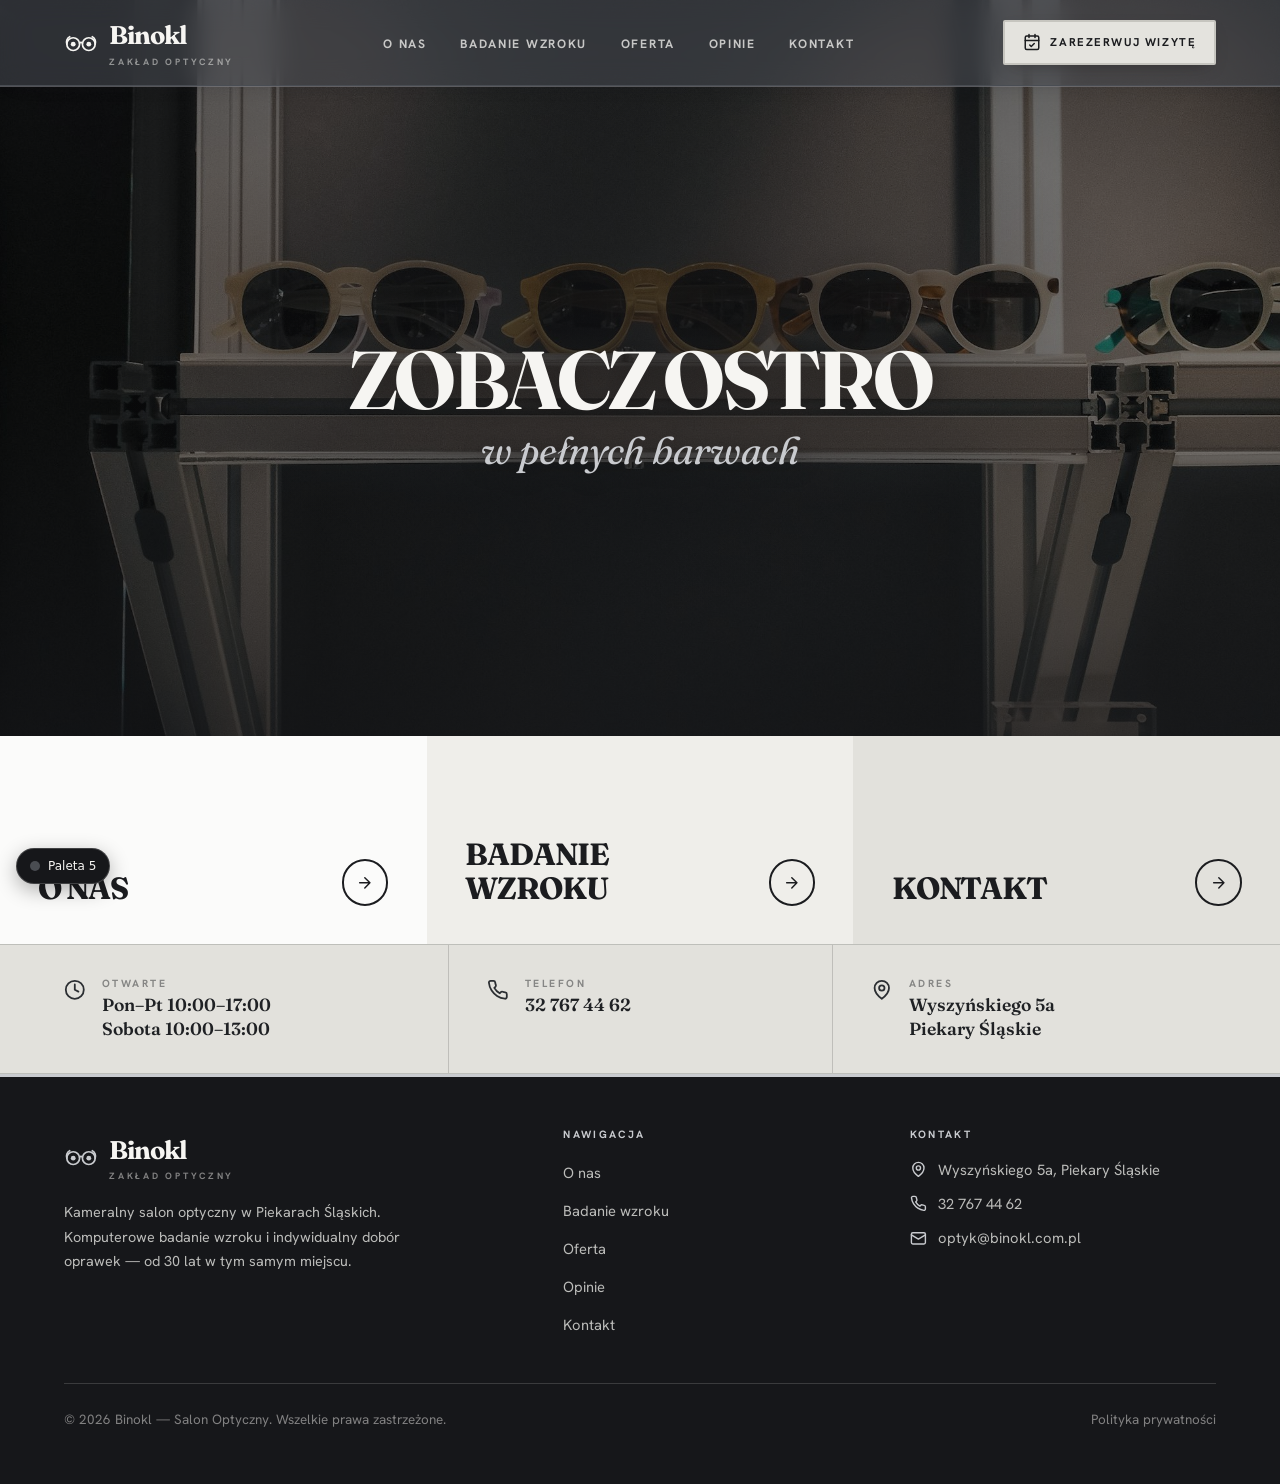
==== commit bd4b2843: "color pallete" ====
--- a/index.html
+++ b/index.html
@@ -4,52 +4,34 @@
   <meta charset="UTF-8" />
   <meta name="viewport" content="width=device-width, initial-scale=1" />
 
-  <!-- ==================== PODSTAWOWE SEO ==================== -->
   <title>Binokl — Salon Optyczny Piekary Śląskie | Badanie wzroku</title>
   <meta name="description" content="Salon optyczny w Piekarach Śląskich. Komputerowe badanie wzroku, indywidualny dobór oprawek, okulary korekcyjne i przeciwsłoneczne oraz soczewki kontaktowe." />
-  <meta name="keywords" content="optyk Piekary Śląskie, salon optyczny Piekary Śląskie, badanie wzroku, okulary korekcyjne, okulary przeciwsłoneczne, soczewki kontaktowe, dobór oprawek, naprawa okularów, Binokl" />
   <meta name="author" content="Binokl — Salon Optyczny" />
   <meta name="robots" content="index, follow, max-image-preview:large" />
   <meta name="geo.region" content="PL-24" />
   <meta name="geo.placename" content="Piekary Śląskie" />
-  <meta name="geo.position" content="50.38;18.95" />
-  <meta name="ICBM" content="50.38, 18.95" />
-  <meta name="theme-color" content="#0B474B" />
-
+  <meta name="theme-color" content="#33322E" />
   <link rel="canonical" href="https://www.binokl.com.pl/" />
-  <link rel="alternate" hreflang="pl" href="https://www.binokl.com.pl/" />
-
-  <!-- ==================== OPEN GRAPH / SOCIAL ==================== -->
-  <meta property="og:type" content="business.business" />
+
+  <meta property="og:type" content="website" />
   <meta property="og:site_name" content="Binokl — Salon Optyczny" />
   <meta property="og:locale" content="pl_PL" />
-  <meta property="og:title" content="Binokl — Salon Optyczny w Piekarach Śląskich" />
-  <meta property="og:description" content="Komputerowe badanie wzroku i indywidualny dobór oprawek. Twój zaufany optyk w Piekarach Śląskich." />
+  <meta property="og:title" content="Binokl — Salon Optyczny Piekary Śląskie | Badanie wzroku" />
+  <meta property="og:description" content="Salon optyczny w Piekarach Śląskich. Komputerowe badanie wzroku, indywidualny dobór oprawek, okulary korekcyjne i przeciwsłoneczne oraz soczewki kontaktowe." />
   <meta property="og:url" content="https://www.binokl.com.pl/" />
   <meta property="og:image" content="https://www.binokl.com.pl/assets/img/og-image.jpg" />
-  <meta property="og:image:type" content="image/jpeg" />
-  <meta property="og:image:width" content="1200" />
-  <meta property="og:image:height" content="630" />
-  <meta property="og:image:alt" content="Binokl — Salon Optyczny, Piekary Śląskie" />
   <meta name="twitter:card" content="summary_large_image" />
-  <meta name="twitter:title" content="Binokl — Salon Optyczny w Piekarach Śląskich" />
-  <meta name="twitter:description" content="Komputerowe badanie wzroku i indywidualny dobór oprawek. Twój zaufany optyk." />
   <meta name="twitter:image" content="https://www.binokl.com.pl/assets/img/og-image.jpg" />
 
-  <!-- ==================== IKONY / MANIFEST ==================== -->
   <link rel="icon" href="assets/favicon.svg" type="image/svg+xml" />
   <link rel="apple-touch-icon" href="assets/favicon.svg" />
   <link rel="manifest" href="site.webmanifest" />
 
-  <!-- ==================== PRELOAD FONTÓW ==================== -->
   <link rel="preload" href="assets/fonts/fraunces-latin.woff2" as="font" type="font/woff2" crossorigin />
   <link rel="preload" href="assets/fonts/hanken-latin.woff2" as="font" type="font/woff2" crossorigin />
-  <!-- Preload obrazu LCP hero (tylko poza mobile, gdzie hero jest ukryty) -->
-  <link rel="preload" as="image" href="assets/img/hero.webp" type="image/webp" media="(min-width: 561px)" />
-
+  <link rel="preload" as="image" href="assets/img/ph-hero.jpg" fetchpriority="high" />
   <link rel="stylesheet" href="css/styles.css" />
 
-  <!-- ==================== DANE STRUKTURALNE: Optician / LocalBusiness ==================== -->
   <script type="application/ld+json">
   {
     "@context": "https://schema.org",
@@ -57,7 +39,7 @@
     "@id": "https://www.binokl.com.pl/#organization",
     "name": "Binokl — Salon Optyczny",
     "legalName": "Binokl. Zakład optyczny. Mamys-Wróbel K.",
-    "description": "Nowoczesny salon optyczny w Piekarach Śląskich. Komputerowe badanie wzroku, indywidualny dobór oprawek, okulary korekcyjne i przeciwsłoneczne, soczewki kontaktowe oraz serwis okularów.",
+    "description": "Salon optyczny w Piekarach Śląskich. Komputerowe badanie wzroku, indywidualny dobór oprawek, okulary korekcyjne i przeciwsłoneczne, soczewki kontaktowe oraz serwis okularów.",
     "url": "https://www.binokl.com.pl/",
     "logo": "https://www.binokl.com.pl/assets/favicon.svg",
     "image": "https://www.binokl.com.pl/assets/img/og-image.jpg",
@@ -98,12 +80,7 @@
         { "@type": "Offer", "itemOffered": { "@type": "Service", "name": "Serwis i naprawa okularów" } }
       ]
     },
-    "aggregateRating": { "@type": "AggregateRating", "ratingValue": "5.0", "reviewCount": "3", "bestRating": "5", "worstRating": "1" },
-    "review": [
-      { "@type": "Review", "author": { "@type": "Person", "name": "Bartek K." }, "reviewRating": { "@type": "Rating", "ratingValue": "5", "bestRating": "5" }, "reviewBody": "Świetny optyk, w którym nie tylko znajdziesz ciekawe oprawki, ale dowiesz się bardzo dużo na temat doboru odpowiednich szkieł. Chyba nigdzie nie traktują tak fajnie klienta jak tutaj!" },
-      { "@type": "Review", "author": { "@type": "Person", "name": "Aleksandra K." }, "reviewRating": { "@type": "Rating", "ratingValue": "5", "bestRating": "5" }, "reviewBody": "Najlepszy optyk, do jakiego trafiłam. Pani idealnie dobrała oprawki, tłumacząc, na co dokładnie zwrócić uwagę przy danej wadzie. Jestem zachwycona i polecam z całego serca!" },
-      { "@type": "Review", "author": { "@type": "Person", "name": "Agata A." }, "reviewRating": { "@type": "Rating", "ratingValue": "5", "bestRating": "5" }, "reviewBody": "Za każdym razem jesteśmy bardzo zadowoleni z doboru oprawek jak i szkieł. Fachowa pomoc nie tylko przy zakupie, ale również podczas awarii." }
-    ]
+    "aggregateRating": { "@type": "AggregateRating", "ratingValue": "5.0", "reviewCount": "3", "bestRating": "5", "worstRating": "1" }
   }
   </script>
   <script type="application/ld+json">
@@ -112,35 +89,29 @@
 </head>
 
 <body>
-  <a class="skip-link" href="#o-nas">Przejdź do treści</a>
+  <a class="skip-link" href="#tresc">Przejdź do treści</a>
 
   <header class="nav" id="nav">
     <div class="wrap nav-inner">
-      <a class="brand" href="#top" aria-label="Binokl — strona główna">
+      <a class="brand" href="index.html" aria-label="Binokl — strona główna">
         <svg class="brand-logo" viewBox="0 0 48 48" fill="none" stroke="currentColor" stroke-width="2.4" stroke-linecap="round" aria-hidden="true">
-          <circle cx="13" cy="27" r="9"/><circle cx="35" cy="27" r="9"/>
-          <path d="M22 25.5c1.2-1.2 2.8-1.2 4 0"/><path d="M4 27c-1.2-3 0-9 4-10.5"/><path d="M44 27c1.2-3 0-9-4-10.5"/>
-          <circle cx="13" cy="27" r="3.4" fill="currentColor" stroke="none"/><circle cx="35" cy="27" r="3.4" fill="currentColor" stroke="none"/>
+          <circle cx="13" cy="27" r="9"/><circle cx="35" cy="27" r="9"/><path d="M22 25.5c1.2-1.2 2.8-1.2 4 0"/><path d="M4 27c-1.2-3 0-9 4-10.5"/><path d="M44 27c1.2-3 0-9-4-10.5"/><circle cx="13" cy="27" r="3.4" fill="currentColor" stroke="none"/><circle cx="35" cy="27" r="3.4" fill="currentColor" stroke="none"/>
         </svg>
-        <span class="brand-name">Binokl</span>
+        <span><span class="brand-name">Binokl</span><span class="brand-sub">Zakład optyczny</span></span>
       </a>
 
       <nav aria-label="Nawigacja główna">
         <ul class="nav-links" id="navLinks">
-          <li><a href="#o-nas">O nas</a></li>
-          <li><a href="#badanie">Badanie wzroku</a></li>
-          <li><a href="#oferta">Oferta</a></li>
-          <li><a href="#opinie">Opinie</a></li>
-          <li><a href="#kontakt">Kontakt</a></li>
-          <li><a href="#dojazd">Dojazd</a></li>
+          <li><a href="o-nas.html">O nas</a></li>
+          <li><a href="badanie-wzroku.html">Badanie wzroku</a></li>
+          <li><a href="oferta.html">Oferta</a></li>
+          <li><a href="opinie.html">Opinie</a></li>
+          <li><a href="kontakt.html">Kontakt</a></li>
         </ul>
       </nav>
 
       <div class="nav-right">
-        <a class="btn btn-primary nav-cta" href="#kontakt">
-          <svg viewBox="0 0 24 24" fill="none" stroke="currentColor" stroke-width="2" stroke-linecap="round" stroke-linejoin="round" aria-hidden="true"><rect x="3" y="4" width="18" height="18" rx="2"/><path d="M16 2v4M8 2v4M3 10h18M9 16l2 2 4-4"/></svg>
-          Zarezerwuj wizytę
-        </a>
+        <a class="btn btn-accent nav-cta" href="kontakt.html"><svg viewBox="0 0 24 24" fill="none" stroke="currentColor" stroke-width="2" stroke-linecap="round" stroke-linejoin="round" aria-hidden="true"><rect x="3" y="4" width="18" height="18" rx="2"/><path d="M16 2v4M8 2v4M3 10h18M9 16l2 2 4-4"/></svg> Zarezerwuj wizytę</a>
         <button class="nav-toggle" id="navToggle" aria-label="Menu" aria-expanded="false" aria-controls="navMobile">
           <svg class="icon-open" viewBox="0 0 24 24" fill="none" stroke="currentColor" stroke-width="2" stroke-linecap="round" aria-hidden="true"><path d="M4 6h16M4 12h16M4 18h16"/></svg>
           <svg class="icon-close" viewBox="0 0 24 24" fill="none" stroke="currentColor" stroke-width="2" stroke-linecap="round" aria-hidden="true"><path d="M18 6 6 18M6 6l12 12"/></svg>
@@ -150,324 +121,91 @@
 
     <div class="nav-mobile" id="navMobile">
       <ul>
-        <li><a href="#o-nas">O nas</a></li>
-        <li><a href="#badanie">Badanie wzroku</a></li>
-        <li><a href="#oferta">Oferta</a></li>
-        <li><a href="#opinie">Opinie</a></li>
-        <li><a href="#kontakt">Kontakt</a></li>
-        <li><a href="#dojazd">Dojazd</a></li>
-        <li><a class="btn btn-primary" href="#kontakt">Zarezerwuj wizytę</a></li>
+        <li><a href="o-nas.html">O nas</a></li>
+        <li><a href="badanie-wzroku.html">Badanie wzroku</a></li>
+        <li><a href="oferta.html">Oferta</a></li>
+        <li><a href="opinie.html">Opinie</a></li>
+        <li><a href="kontakt.html">Kontakt</a></li>
+        <li class="cta"><a class="btn btn-accent" href="kontakt.html">Zarezerwuj wizytę</a></li>
       </ul>
     </div>
   </header>
 
-  <main id="top">
-
-    <section class="hero hero-split grain">
-      <div class="hero-ring hero-ring--1" aria-hidden="true"></div>
-      <div class="hero-ring hero-ring--2" aria-hidden="true"></div>
-      <div class="hero-blob" aria-hidden="true"></div>
-
-      <div class="hero-split-grid">
-
-        <div class="hero-split-media">
-          <picture>
-            <!-- Mobile: zdjęcie ukryte (CSS) — 43-bajtowy placeholder, by telefon nie pobierał zdjęcia -->
-            <source media="(max-width: 560px)" srcset="[data-uri]" />
-            <source type="image/webp" srcset="assets/img/hero.webp" />
-            <img src="assets/img/hero.jpg" alt="Elegancka oprawka okularowa prezentowana w salonie optycznym Binokl" width="448" height="480" fetchpriority="high" />
-          </picture>
-          <div class="hero-float">
-            <span class="ic"><svg viewBox="0 0 24 24" fill="none" stroke="currentColor" stroke-width="2" stroke-linecap="round" stroke-linejoin="round" aria-hidden="true"><path d="M2 12s3-7 10-7 10 7 10 7-3 7-10 7-10-7-10-7z"/><circle cx="12" cy="12" r="3"/></svg></span>
-            <div>
-              <p class="t1">Komputerowe badanie</p>
-              <p class="t2">precyzja w 20 minut</p>
-            </div>
+  <main id="tresc">
+
+    <section class="hero">
+      <div class="hero-img">
+        <img src="assets/img/ph-hero.jpg" alt="Ekspozycja oprawek okularowych w salonie optycznym Binokl" width="2000" height="1125" fetchpriority="high" />
+      </div>
+      <h1 class="hero-motto fade-in">
+        <span class="m1">Zobacz ostro</span>
+        <span class="m2">w pełnych barwach</span>
+      </h1>
+    </section>
+
+    <nav class="pillars" aria-label="Główne działy">
+      <a class="pillar pillar--graphite" href="o-nas.html">
+        <h2>O nas</h2>
+        <span class="go"><svg viewBox="0 0 24 24" fill="none" stroke="currentColor" stroke-width="2" stroke-linecap="round" stroke-linejoin="round" aria-hidden="true"><path d="M5 12h14M12 5l7 7-7 7"/></svg></span>
+      </a>
+      <a class="pillar pillar--accent" href="badanie-wzroku.html">
+        <h2>Badanie wzroku</h2>
+        <span class="go"><svg viewBox="0 0 24 24" fill="none" stroke="currentColor" stroke-width="2" stroke-linecap="round" stroke-linejoin="round" aria-hidden="true"><path d="M5 12h14M12 5l7 7-7 7"/></svg></span>
+      </a>
+      <a class="pillar pillar--stone" href="kontakt.html">
+        <h2>Kontakt</h2>
+        <span class="go"><svg viewBox="0 0 24 24" fill="none" stroke="currentColor" stroke-width="2" stroke-linecap="round" stroke-linejoin="round" aria-hidden="true"><path d="M5 12h14M12 5l7 7-7 7"/></svg></span>
+      </a>
+    </nav>
+
+    <section class="strip" aria-label="Godziny otwarcia i dane kontaktowe">
+      <div class="wrap strip-inner">
+        <div class="strip-item">
+          <svg viewBox="0 0 24 24" fill="none" stroke="currentColor" stroke-width="2" stroke-linecap="round" stroke-linejoin="round" aria-hidden="true"><circle cx="12" cy="12" r="10"/><path d="M12 6v6l4 2"/></svg>
+          <div>
+            <p class="t1">Otwarte</p>
+            <p class="t2">Pon–Pt 10:00–17:00<br>Sobota 10:00–13:00</p>
           </div>
         </div>
-
-        <div class="hero-split-content">
-          <div class="hero-split-inner">
-            <span class="eyebrow fade-in" style="color: rgba(11,71,75,0.6)"><span class="line"></span>Salon Optyczny · Piekary Śląskie</span>
-            <h1 class="hero-title reveal">Zobacz świat<br>w <em>pełnych</em> barwach.</h1>
-            <p class="hero-lead reveal" style="animation-delay:.15s">Twój zaufany optyk. Łączymy precyzyjne, komputerowe badanie wzroku z indywidualnym doborem oprawek, które podkreślą Twój styl.</p>
-            <div class="hero-actions reveal" style="animation-delay:.3s">
-              <a class="btn btn-primary" href="#kontakt">
-                <svg viewBox="0 0 24 24" fill="none" stroke="currentColor" stroke-width="2" stroke-linecap="round" stroke-linejoin="round" aria-hidden="true"><rect x="3" y="4" width="18" height="18" rx="2"/><path d="M16 2v4M8 2v4M3 10h18M9 16l2 2 4-4"/></svg>
-                Umów badanie
-              </a>
-              <a class="btn btn-outline" href="#oferta">Zobacz ofertę
-                <svg class="arrow" viewBox="0 0 24 24" fill="none" stroke="currentColor" stroke-width="2" stroke-linecap="round" stroke-linejoin="round" aria-hidden="true" width="16" height="16"><path d="M12 5v14M5 12l7 7 7-7"/></svg>
-              </a>
-            </div>
-            <div class="hero-trust reveal" style="animation-delay:.45s">
-              <div>
-                <p class="num">30+</p>
-                <p class="lbl">lat doświadczenia</p>
-              </div>
-              <span class="divider" aria-hidden="true"></span>
-              <div>
-                <div class="hero-stars" aria-hidden="true">
-                  <svg viewBox="0 0 24 24" fill="currentColor"><polygon points="12 2 15.09 8.26 22 9.27 17 14.14 18.18 21.02 12 17.77 5.82 21.02 7 14.14 2 9.27 8.91 8.26"/></svg>
-                  <svg viewBox="0 0 24 24" fill="currentColor"><polygon points="12 2 15.09 8.26 22 9.27 17 14.14 18.18 21.02 12 17.77 5.82 21.02 7 14.14 2 9.27 8.91 8.26"/></svg>
-                  <svg viewBox="0 0 24 24" fill="currentColor"><polygon points="12 2 15.09 8.26 22 9.27 17 14.14 18.18 21.02 12 17.77 5.82 21.02 7 14.14 2 9.27 8.91 8.26"/></svg>
-                  <svg viewBox="0 0 24 24" fill="currentColor"><polygon points="12 2 15.09 8.26 22 9.27 17 14.14 18.18 21.02 12 17.77 5.82 21.02 7 14.14 2 9.27 8.91 8.26"/></svg>
-                  <svg viewBox="0 0 24 24" fill="currentColor"><polygon points="12 2 15.09 8.26 22 9.27 17 14.14 18.18 21.02 12 17.77 5.82 21.02 7 14.14 2 9.27 8.91 8.26"/></svg>
-                </div>
-                <p class="lbl">setki zadowolonych klientów</p>
-              </div>
-            </div>
+        <div class="strip-item">
+          <svg viewBox="0 0 24 24" fill="none" stroke="currentColor" stroke-width="2" stroke-linecap="round" stroke-linejoin="round" aria-hidden="true"><path d="M22 16.92v3a2 2 0 0 1-2.18 2 19.79 19.79 0 0 1-8.63-3.07 19.5 19.5 0 0 1-6-6 19.79 19.79 0 0 1-3.07-8.67A2 2 0 0 1 4.11 2h3a2 2 0 0 1 2 1.72c.13.96.36 1.9.7 2.81a2 2 0 0 1-.45 2.11L8.09 9.91a16 16 0 0 0 6 6l1.27-1.27a2 2 0 0 1 2.11-.45c.9.34 1.85.57 2.81.7A2 2 0 0 1 22 16.92z"/></svg>
+          <div>
+            <p class="t1">Telefon</p>
+            <p class="t2"><a href="tel:+48327674462">32 767 44 62</a></p>
           </div>
         </div>
-
+        <div class="strip-item">
+          <svg viewBox="0 0 24 24" fill="none" stroke="currentColor" stroke-width="2" stroke-linecap="round" stroke-linejoin="round" aria-hidden="true"><path d="M20 10c0 6-8 12-8 12s-8-6-8-12a8 8 0 0 1 16 0z"/><circle cx="12" cy="10" r="3"/></svg>
+          <div>
+            <p class="t1">Adres</p>
+            <p class="t2"><a href="https://maps.google.com/?q=Wyszy%C5%84skiego+5a+Piekary+%C5%9Al%C4%85skie" target="_blank" rel="noopener noreferrer">Wyszyńskiego 5a<br>Piekary Śląskie</a></p>
+          </div>
+        </div>
       </div>
     </section>
 
-    <!-- ==================== BRAND STRIP ==================== -->
-    <section class="brands" aria-label="Marki, z którymi współpracujemy">
-      <p class="brands-title"><span class="eyebrow">Zaufali nam — pracujemy z najlepszymi markami</span></p>
-      <div class="marquee">
-        <ul id="marquee">
-          <li><span class="brand-word">Ray-Ban</span><span class="dot" aria-hidden="true"></span></li>
-          <li><span class="brand-word">Gucci</span><span class="dot" aria-hidden="true"></span></li>
-          <li><span class="brand-word">Prada</span><span class="dot" aria-hidden="true"></span></li>
-          <li><span class="brand-word">Oakley</span><span class="dot" aria-hidden="true"></span></li>
-          <li><span class="brand-word">Tom Ford</span><span class="dot" aria-hidden="true"></span></li>
-          <li><span class="brand-word">Persol</span><span class="dot" aria-hidden="true"></span></li>
-          <li><span class="brand-word">Polaroid</span><span class="dot" aria-hidden="true"></span></li>
-          <li><span class="brand-word">Carrera</span><span class="dot" aria-hidden="true"></span></li>
-          <li><span class="brand-word">Hoya</span><span class="dot" aria-hidden="true"></span></li>
-          <li><span class="brand-word">Essilor</span><span class="dot" aria-hidden="true"></span></li>
-        </ul>
-      </div>
-    </section>
-
-    <!-- ==================== O NAS ==================== -->
-    <section class="section about grain" id="o-nas">
-      <div class="wrap about-grid">
-        <div class="about-media reveal">
-          <div class="about-photo">
-            <img src="assets/img/glasses.webp" alt="Optyk w salonie Binokl dobierający oprawki klientowi" width="640" height="448" loading="lazy" />
-          </div>
-          <div class="about-badge">
-            <p class="big">100%</p>
-            <p class="sm">zaangażowania w każdą wizytę</p>
-          </div>
-          <span class="about-ring" aria-hidden="true"></span>
-        </div>
-
-        <div class="about-copy">
-          <span class="eyebrow reveal" style="color:rgba(11,71,75,0.5)">O nas</span>
-          <h2 class="section-title reveal">Optyka to dla nas<br>rzemiosło i pasja</h2>
-          <p class="reveal">Binokl to nowoczesny salon optyczny, w którym profesjonalizm spotyka się z indywidualnym podejściem. Wieloletnie doświadczenie pozwala nam precyzyjnie dobierać szkła i oprawki — tak, aby widzieć dobrze i czuć się ze swoimi okularami wyjątkowo.</p>
-          <ul class="about-points">
-            <li class="reveal"><span class="tick"><svg viewBox="0 0 24 24" fill="none" stroke="currentColor" stroke-width="3" stroke-linecap="round" stroke-linejoin="round" aria-hidden="true"><path d="M20 6 9 17l-5-5"/></svg></span><span class="txt">Indywidualny dobór szkieł do każdej wady i stylu życia</span></li>
-            <li class="reveal"><span class="tick"><svg viewBox="0 0 24 24" fill="none" stroke="currentColor" stroke-width="3" stroke-linecap="round" stroke-linejoin="round" aria-hidden="true"><path d="M20 6 9 17l-5-5"/></svg></span><span class="txt">Doświadczeni optycy i nowoczesny sprzęt diagnostyczny</span></li>
-            <li class="reveal"><span class="tick"><svg viewBox="0 0 24 24" fill="none" stroke="currentColor" stroke-width="3" stroke-linecap="round" stroke-linejoin="round" aria-hidden="true"><path d="M20 6 9 17l-5-5"/></svg></span><span class="txt">Spokojna, kameralna atmosfera bez pośpiechu</span></li>
-          </ul>
-        </div>
-      </div>
-    </section>
-
-    <!-- ==================== FEATURES / BADANIE ==================== -->
-    <section class="section features" id="badanie">
-      <div class="wrap">
-        <div class="section-head reveal">
-          <span class="eyebrow" style="color:rgba(11,71,75,0.5)">Co dla Ciebie robimy</span>
-          <h2 class="section-title">Opieka nad wzrokiem<br>od A do Z</h2>
-        </div>
-        <div class="cards-3">
-          <article class="feature-card reveal">
-            <span class="blob" aria-hidden="true"></span>
-            <span class="ic"><svg viewBox="0 0 24 24" fill="none" stroke="currentColor" stroke-width="1.6" stroke-linecap="round" stroke-linejoin="round" aria-hidden="true"><circle cx="6" cy="15" r="4"/><circle cx="18" cy="15" r="4"/><path d="M14 15a2 2 0 0 0-2-2 2 2 0 0 0-2 2"/><path d="M2.5 13 5 7c.7-1.3 1.4-2 3-2"/><path d="M21.5 13 19 7c-.7-1.3-1.5-2-3-2"/></svg></span>
-            <h3>Profesjonalny dobór oprawek</h3>
-            <p>Dobieramy kształt i kolor oprawek do rysów twarzy oraz stylu życia — tak, by okulary były wygodne i wyglądały świetnie.</p>
-            <span class="no">01</span>
-          </article>
-          <article class="feature-card reveal">
-            <span class="blob" aria-hidden="true"></span>
-            <span class="ic"><svg viewBox="0 0 24 24" fill="none" stroke="currentColor" stroke-width="1.6" stroke-linecap="round" stroke-linejoin="round" aria-hidden="true"><path d="M3 7V5a2 2 0 0 1 2-2h2"/><path d="M17 3h2a2 2 0 0 1 2 2v2"/><path d="M21 17v2a2 2 0 0 1-2 2h-2"/><path d="M7 21H5a2 2 0 0 1-2-2v-2"/><circle cx="12" cy="12" r="1"/><path d="M18.9 12.3a1 1 0 0 0 0-.6 7.5 7.5 0 0 0-13.8 0 1 1 0 0 0 0 .6 7.5 7.5 0 0 0 13.8 0"/></svg></span>
-            <h3>Komputerowe badanie wzroku</h3>
-            <p>Nowoczesny sprzęt diagnostyczny pozwala precyzyjnie określić wadę wzroku i dobrać idealnie dopasowane szkła korekcyjne.</p>
-            <span class="no">02</span>
-          </article>
-          <article class="feature-card reveal">
-            <span class="blob" aria-hidden="true"></span>
-            <span class="ic"><svg viewBox="0 0 24 24" fill="none" stroke="currentColor" stroke-width="1.6" stroke-linecap="round" stroke-linejoin="round" aria-hidden="true"><path d="M14.7 6.3a1 1 0 0 0 0 1.4l1.6 1.6a1 1 0 0 0 1.4 0l3.77-3.77a6 6 0 0 1-7.94 7.94l-6.91 6.91a2.12 2.12 0 0 1-3-3l6.91-6.91a6 6 0 0 1 7.94-7.94l-3.76 3.76z"/></svg></span>
-            <h3>Serwis i naprawa okularów</h3>
-            <p>Regulacja, wymiana zauszników, lutowanie i wymiana soczewek — przywracamy Twoim okularom pełną sprawność na miejscu.</p>
-            <span class="no">03</span>
-          </article>
-        </div>
-      </div>
-    </section>
-
-    <!-- ==================== OFERTA ==================== -->
-    <section class="section offer grain" id="oferta">
-      <div class="wrap">
-        <div class="offer-head">
-          <div class="section-head reveal">
-            <span class="eyebrow">Nasza oferta</span>
-            <h2 class="section-title">Asortyment dobrany<br>z myślą o Tobie</h2>
-          </div>
-          <p class="section-sub reveal">Od ponadczasowej klasyki po najnowsze trendy — w salonie Binokl znajdziesz oprawy i soczewki najwyższej jakości.</p>
-        </div>
-        <div class="offer-grid">
-          <article class="offer-card reveal">
-            <div class="photo"><span class="tag">Klasyka &amp; design</span><img src="assets/img/okulary-korekcyjne.jpg" alt="Okulary korekcyjne z lekką oprawką — salon Binokl" width="480" height="256" loading="lazy" /></div>
-            <div class="body"><h3>Okulary korekcyjne</h3><p>Lekkie oprawki i nowoczesne szkła dopasowane do Twojej wady oraz trybu życia.</p></div>
-          </article>
-          <article class="offer-card reveal">
-            <div class="photo"><span class="tag">Pełna ochrona UV</span><img src="assets/img/okulary-przeciwsloneczne.jpg" alt="Okulary przeciwsłoneczne z ochroną UV — salon Binokl" width="480" height="256" loading="lazy" /></div>
-            <div class="body"><h3>Okulary przeciwsłoneczne</h3><p>Ochrona UV w wydaniu, które nie idzie na kompromis ze stylem — także z korekcją.</p></div>
-          </article>
-          <article class="offer-card reveal">
-            <div class="photo"><span class="tag">Komfort każdego dnia</span><img src="assets/img/soczewki-kontaktowe.jpg" alt="Soczewki kontaktowe znanych marek — salon Binokl" width="480" height="256" loading="lazy" /></div>
-            <div class="body"><h3>Soczewki kontaktowe</h3><p>Miesięczne i jednodniowe soczewki znanych marek wraz z profesjonalnym doborem.</p></div>
-          </article>
-        </div>
-      </div>
-    </section>
-
-    <!-- ==================== OPINIE ==================== -->
-    <section class="section testimonials grain" id="opinie">
-      <div class="wrap">
-        <div class="section-head reveal">
-          <span class="eyebrow" style="color:rgba(11,71,75,0.5)">Opinie klientów</span>
-          <h2 class="section-title">Co mówią o nas<br>nasi klienci</h2>
-        </div>
-        <div class="cards-3">
-          <article class="testi-card reveal">
-            <svg class="quote" viewBox="0 0 24 24" fill="none" stroke="currentColor" stroke-width="1.5" aria-hidden="true"><path d="M16 3a2 2 0 0 0-2 2v6a2 2 0 0 0 2 2 1 1 0 0 1 1 1v1a2 2 0 0 1-2 2 1 1 0 0 0-1 1v2a1 1 0 0 0 1 1 6 6 0 0 0 6-6V5a2 2 0 0 0-2-2z"/><path d="M5 3a2 2 0 0 0-2 2v6a2 2 0 0 0 2 2 1 1 0 0 1 1 1v1a2 2 0 0 1-2 2 1 1 0 0 0-1 1v2a1 1 0 0 0 1 1 6 6 0 0 0 6-6V5a2 2 0 0 0-2-2z"/></svg>
-            <div class="stars" aria-label="Ocena 5 na 5"><svg viewBox="0 0 24 24" fill="currentColor"><polygon points="12 2 15.09 8.26 22 9.27 17 14.14 18.18 21.02 12 17.77 5.82 21.02 7 14.14 2 9.27 8.91 8.26"/></svg><svg viewBox="0 0 24 24" fill="currentColor"><polygon points="12 2 15.09 8.26 22 9.27 17 14.14 18.18 21.02 12 17.77 5.82 21.02 7 14.14 2 9.27 8.91 8.26"/></svg><svg viewBox="0 0 24 24" fill="currentColor"><polygon points="12 2 15.09 8.26 22 9.27 17 14.14 18.18 21.02 12 17.77 5.82 21.02 7 14.14 2 9.27 8.91 8.26"/></svg><svg viewBox="0 0 24 24" fill="currentColor"><polygon points="12 2 15.09 8.26 22 9.27 17 14.14 18.18 21.02 12 17.77 5.82 21.02 7 14.14 2 9.27 8.91 8.26"/></svg><svg viewBox="0 0 24 24" fill="currentColor"><polygon points="12 2 15.09 8.26 22 9.27 17 14.14 18.18 21.02 12 17.77 5.82 21.02 7 14.14 2 9.27 8.91 8.26"/></svg></div>
-            <blockquote>„Świetny optyk, w którym nie tylko znajdziesz ciekawe oprawki, ale dowiesz się bardzo dużo na temat doboru odpowiednich szkieł. Chyba nigdzie nie traktują tak fajnie klienta jak tutaj!"</blockquote>
-            <div class="who"><span class="avatar">B</span><div><p class="name">Bartek K.</p><p class="role">Klient salonu</p></div></div>
-          </article>
-          <article class="testi-card reveal">
-            <svg class="quote" viewBox="0 0 24 24" fill="none" stroke="currentColor" stroke-width="1.5" aria-hidden="true"><path d="M16 3a2 2 0 0 0-2 2v6a2 2 0 0 0 2 2 1 1 0 0 1 1 1v1a2 2 0 0 1-2 2 1 1 0 0 0-1 1v2a1 1 0 0 0 1 1 6 6 0 0 0 6-6V5a2 2 0 0 0-2-2z"/><path d="M5 3a2 2 0 0 0-2 2v6a2 2 0 0 0 2 2 1 1 0 0 1 1 1v1a2 2 0 0 1-2 2 1 1 0 0 0-1 1v2a1 1 0 0 0 1 1 6 6 0 0 0 6-6V5a2 2 0 0 0-2-2z"/></svg>
-            <div class="stars" aria-label="Ocena 5 na 5"><svg viewBox="0 0 24 24" fill="currentColor"><polygon points="12 2 15.09 8.26 22 9.27 17 14.14 18.18 21.02 12 17.77 5.82 21.02 7 14.14 2 9.27 8.91 8.26"/></svg><svg viewBox="0 0 24 24" fill="currentColor"><polygon points="12 2 15.09 8.26 22 9.27 17 14.14 18.18 21.02 12 17.77 5.82 21.02 7 14.14 2 9.27 8.91 8.26"/></svg><svg viewBox="0 0 24 24" fill="currentColor"><polygon points="12 2 15.09 8.26 22 9.27 17 14.14 18.18 21.02 12 17.77 5.82 21.02 7 14.14 2 9.27 8.91 8.26"/></svg><svg viewBox="0 0 24 24" fill="currentColor"><polygon points="12 2 15.09 8.26 22 9.27 17 14.14 18.18 21.02 12 17.77 5.82 21.02 7 14.14 2 9.27 8.91 8.26"/></svg><svg viewBox="0 0 24 24" fill="currentColor"><polygon points="12 2 15.09 8.26 22 9.27 17 14.14 18.18 21.02 12 17.77 5.82 21.02 7 14.14 2 9.27 8.91 8.26"/></svg></div>
-            <blockquote>„Najlepszy optyk, do jakiego trafiłam. Pani idealnie dobrała oprawki, tłumacząc, na co dokładnie zwrócić uwagę przy danej wadzie. Jestem zachwycona i polecam z całego serca!"</blockquote>
-            <div class="who"><span class="avatar">A</span><div><p class="name">Aleksandra K.</p><p class="role">Klientka salonu</p></div></div>
-          </article>
-          <article class="testi-card reveal">
-            <svg class="quote" viewBox="0 0 24 24" fill="none" stroke="currentColor" stroke-width="1.5" aria-hidden="true"><path d="M16 3a2 2 0 0 0-2 2v6a2 2 0 0 0 2 2 1 1 0 0 1 1 1v1a2 2 0 0 1-2 2 1 1 0 0 0-1 1v2a1 1 0 0 0 1 1 6 6 0 0 0 6-6V5a2 2 0 0 0-2-2z"/><path d="M5 3a2 2 0 0 0-2 2v6a2 2 0 0 0 2 2 1 1 0 0 1 1 1v1a2 2 0 0 1-2 2 1 1 0 0 0-1 1v2a1 1 0 0 0 1 1 6 6 0 0 0 6-6V5a2 2 0 0 0-2-2z"/></svg>
-            <div class="stars" aria-label="Ocena 5 na 5"><svg viewBox="0 0 24 24" fill="currentColor"><polygon points="12 2 15.09 8.26 22 9.27 17 14.14 18.18 21.02 12 17.77 5.82 21.02 7 14.14 2 9.27 8.91 8.26"/></svg><svg viewBox="0 0 24 24" fill="currentColor"><polygon points="12 2 15.09 8.26 22 9.27 17 14.14 18.18 21.02 12 17.77 5.82 21.02 7 14.14 2 9.27 8.91 8.26"/></svg><svg viewBox="0 0 24 24" fill="currentColor"><polygon points="12 2 15.09 8.26 22 9.27 17 14.14 18.18 21.02 12 17.77 5.82 21.02 7 14.14 2 9.27 8.91 8.26"/></svg><svg viewBox="0 0 24 24" fill="currentColor"><polygon points="12 2 15.09 8.26 22 9.27 17 14.14 18.18 21.02 12 17.77 5.82 21.02 7 14.14 2 9.27 8.91 8.26"/></svg><svg viewBox="0 0 24 24" fill="currentColor"><polygon points="12 2 15.09 8.26 22 9.27 17 14.14 18.18 21.02 12 17.77 5.82 21.02 7 14.14 2 9.27 8.91 8.26"/></svg></div>
-            <blockquote>„Za każdym razem jesteśmy bardzo zadowoleni z doboru oprawek jak i szkieł. Fachowa pomoc nie tylko przy zakupie, ale również podczas awarii."</blockquote>
-            <div class="who"><span class="avatar">A</span><div><p class="name">Agata A.</p><p class="role">Stała klientka</p></div></div>
-          </article>
-        </div>
-      </div>
-    </section>
-
-    <!-- ==================== KONTAKT ==================== -->
-    <section class="section contact" id="kontakt">
-      <div class="wrap">
-        <div class="section-head reveal">
-          <span class="eyebrow" style="color:rgba(11,71,75,0.5)">Kontakt</span>
-          <h2 class="section-title">Zapraszamy do salonu</h2>
-          <p class="section-sub">Umów się na badanie wzroku lub po prostu wpadnij obejrzeć nową kolekcję oprawek.</p>
-        </div>
-
-        <div class="contact-grid">
-          <div class="reveal">
-            <div class="contact-cards">
-              <a class="contact-card" href="https://maps.google.com/?q=Wyszyńskiego+5a+Piekary+Śląskie" target="_blank" rel="noopener noreferrer">
-                <span class="ic"><svg viewBox="0 0 24 24" fill="none" stroke="currentColor" stroke-width="2" stroke-linecap="round" stroke-linejoin="round" aria-hidden="true"><path d="M20 10c0 6-8 12-8 12s-8-6-8-12a8 8 0 0 1 16 0z"/><circle cx="12" cy="10" r="3"/></svg></span>
-                <span><span class="t1">Adres</span><span class="t2"> <br> Wyszyńskiego 5a<br>Piekary Śląskie</span></span>
-              </a>
-              <a class="contact-card" href="tel:+48327674462">
-                <span class="ic"><svg viewBox="0 0 24 24" fill="none" stroke="currentColor" stroke-width="2" stroke-linecap="round" stroke-linejoin="round" aria-hidden="true"><path d="M22 16.92v3a2 2 0 0 1-2.18 2 19.79 19.79 0 0 1-8.63-3.07 19.5 19.5 0 0 1-6-6 19.79 19.79 0 0 1-3.07-8.67A2 2 0 0 1 4.11 2h3a2 2 0 0 1 2 1.72c.13.96.36 1.9.7 2.81a2 2 0 0 1-.45 2.11L8.09 9.91a16 16 0 0 0 6 6l1.27-1.27a2 2 0 0 1 2.11-.45c.9.34 1.85.57 2.81.7A2 2 0 0 1 22 16.92z"/></svg></span>
-                <span><span class="t1">Telefon</span><span class="t2"> <br>32 767 44 62</span></span>
-              </a>
-              <a class="contact-card full" href="mailto:optyk@binokl.com.pl">
-                <span class="ic"><svg viewBox="0 0 24 24" fill="none" stroke="currentColor" stroke-width="2" stroke-linecap="round" stroke-linejoin="round" aria-hidden="true"><rect x="2" y="4" width="20" height="16" rx="2"/><path d="m22 7-10 6L2 7"/></svg></span>
-                <span><span class="t1">E-mail</span><span class="t2"> <br>optyk@binokl.com.pl</span></span>
-              </a>
-            </div>
-
-            <div class="hours-box">
-              <div class="hd"><svg viewBox="0 0 24 24" fill="none" stroke="currentColor" stroke-width="2" stroke-linecap="round" stroke-linejoin="round" aria-hidden="true"><circle cx="12" cy="12" r="10"/><path d="M12 6v6l4 2"/></svg><h3>Godziny otwarcia</h3></div>
-              <dl>
-                <div class="row"><dt>Poniedziałek – Piątek</dt><dd>10:00 – 17:00</dd></div>
-                <div class="row"><dt>Sobota</dt><dd>10:00 – 13:00</dd></div>
-                <div class="row"><dt>Niedziela</dt><dd class="closed">Zamknięte</dd></div>
-              </dl>
-            </div>
-          </div>
-
-          <div class="reveal" style="animation-delay:.14s">
-            <div class="form-box">
-              <h3>Szybki kontakt</h3>
-              <p class="desc">Zostaw wiadomość — oddzwonimy i zaproponujemy dogodny termin.</p>
-              <form id="contactForm" novalidate>
-                <div class="form-row">
-                  <div class="field"><label for="name">Imię i nazwisko</label><input id="name" name="name" type="text" placeholder="Jan Kowalski" required /></div>
-                  <div class="field"><label for="phone">Telefon</label><input id="phone" name="phone" type="tel" placeholder="600 000 000" required /></div>
-                </div>
-                <div class="field"><label for="email">E-mail</label><input id="email" name="email" type="email" placeholder="jan@example.com" /></div>
-                <div class="field"><label for="message">Wiadomość</label><textarea id="message" name="message" rows="4" placeholder="Chciałbym umówić się na badanie wzroku…"></textarea></div>
-                <label class="consent" for="consent">
-                  <input id="consent" name="consent" type="checkbox" required />
-                  <span>Wyrażam zgodę na przetwarzanie moich danych osobowych w celu obsługi zapytania. Administrator: Binokl. Zakład optyczny. Mamys-Wróbel K. Szczegóły w <a href="polityka-prywatnosci.html">Polityce prywatności</a>.</span>
-                </label>
-                <button type="submit" class="btn btn-primary">Wyślij zapytanie
-                  <svg viewBox="0 0 24 24" fill="none" stroke="currentColor" stroke-width="2" stroke-linecap="round" stroke-linejoin="round" aria-hidden="true"><path d="m22 2-7 20-4-9-9-4z"/><path d="M22 2 11 13"/></svg>
-                </button>
-              </form>
-            </div>
-          </div>
-        </div>
-      </div>
-    </section>
-
-    <!-- ==================== DOJAZD / MAPA ==================== -->
-    <section class="section map" id="dojazd">
-      <div class="wrap">
-        <div class="section-head reveal">
-          <span class="eyebrow" style="color:rgba(11,71,75,0.5)">Jak do nas trafić</span>
-          <h2 class="section-title">Znajdziesz nas w&nbsp;centrum<br>Piekar Śląskich</h2>
-        </div>
-        <div class="map-frame reveal">
-          <iframe title="Mapa — salon optyczny Binokl, Wyszyńskiego 5a, Piekary Śląskie"
-            src="https://maps.google.com/maps?q=Wyszy%C5%84skiego%205a%20Piekary%20%C5%9Al%C4%85skie&z=16&output=embed"
-            loading="lazy" referrerpolicy="no-referrer-when-downgrade" allowfullscreen></iframe>
-          <div class="map-card">
-            <div class="map-card-inner">
-              <div style="display:flex;align-items:center;gap:1rem">
-                <span class="ic"><svg viewBox="0 0 24 24" fill="none" stroke="currentColor" stroke-width="2" stroke-linecap="round" stroke-linejoin="round" aria-hidden="true"><path d="M20 10c0 6-8 12-8 12s-8-6-8-12a8 8 0 0 1 16 0z"/><circle cx="12" cy="10" r="3"/></svg></span>
-                <div><p class="name">Salon Optyczny Binokl</p><p class="addr">Wyszyńskiego 5a, Piekary Śląskie</p></div>
-              </div>
-              <a class="btn btn-primary" href="https://maps.google.com/?q=Wyszyńskiego+5a+Piekary+Śląskie" target="_blank" rel="noopener noreferrer">
-                <svg viewBox="0 0 24 24" fill="none" stroke="currentColor" stroke-width="2" stroke-linecap="round" stroke-linejoin="round" aria-hidden="true"><polygon points="3 11 22 2 13 21 11 13 3 11"/></svg>
-                Wyznacz trasę
-              </a>
-            </div>
-          </div>
-        </div>
-      </div>
-    </section>
   </main>
 
-  <!-- ==================== FOOTER ==================== -->
   <footer class="footer">
     <div class="wrap footer-inner">
       <div class="footer-grid">
         <div>
-          <a class="brand" href="#top">
+          <a class="brand" href="index.html">
             <svg class="brand-logo" viewBox="0 0 48 48" fill="none" stroke="currentColor" stroke-width="2.4" stroke-linecap="round" aria-hidden="true">
-              <circle cx="13" cy="27" r="9"/><circle cx="35" cy="27" r="9"/><path d="M22 25.5c1.2-1.2 2.8-1.2 4 0"/><path d="M4 27c-1.2-3 0-9 4-10.5"/><path d="M44 27c1.2-3 0-9-4-10.5"/><circle cx="13" cy="27" r="3.4" fill="currentColor" stroke="none"/><circle cx="35" cy="27" r="3.4" fill="currentColor" stroke="none"/>
-            </svg>
-            <span class="brand-name">Binokl</span>
+          <circle cx="13" cy="27" r="9"/><circle cx="35" cy="27" r="9"/><path d="M22 25.5c1.2-1.2 2.8-1.2 4 0"/><path d="M4 27c-1.2-3 0-9 4-10.5"/><path d="M44 27c1.2-3 0-9-4-10.5"/><circle cx="13" cy="27" r="3.4" fill="currentColor" stroke="none"/><circle cx="35" cy="27" r="3.4" fill="currentColor" stroke="none"/>
+        </svg>
+            <span><span class="brand-name">Binokl</span><span class="brand-sub">Zakład optyczny</span></span>
           </a>
-          <p class="footer-about">Nowoczesny salon optyczny w Piekarach Śląskich. Profesjonalne badanie wzroku i indywidualny dobór oprawek.</p>
+          <p class="footer-about">Kameralny salon optyczny w Piekarach Śląskich. Komputerowe badanie wzroku i indywidualny dobór oprawek — od 30 lat w tym samym miejscu.</p>
         </div>
         <nav>
           <h4>Nawigacja</h4>
           <ul>
-            <li><a href="#o-nas">O nas</a></li>
-            <li><a href="#badanie">Badanie wzroku</a></li>
-            <li><a href="#oferta">Oferta</a></li>
-            <li><a href="#kontakt">Kontakt</a></li>
+            <li><a href="o-nas.html">O nas</a></li>
+            <li><a href="badanie-wzroku.html">Badanie wzroku</a></li>
+            <li><a href="oferta.html">Oferta</a></li>
+            <li><a href="opinie.html">Opinie</a></li>
+            <li><a href="kontakt.html">Kontakt</a></li>
           </ul>
         </nav>
         <div>
@@ -475,18 +213,20 @@
           <ul class="footer-contact">
             <li><svg viewBox="0 0 24 24" fill="none" stroke="currentColor" stroke-width="2" stroke-linecap="round" stroke-linejoin="round" aria-hidden="true"><path d="M20 10c0 6-8 12-8 12s-8-6-8-12a8 8 0 0 1 16 0z"/><circle cx="12" cy="10" r="3"/></svg><span>Wyszyńskiego 5a, Piekary Śląskie</span></li>
             <li><svg viewBox="0 0 24 24" fill="none" stroke="currentColor" stroke-width="2" stroke-linecap="round" stroke-linejoin="round" aria-hidden="true"><path d="M22 16.92v3a2 2 0 0 1-2.18 2 19.79 19.79 0 0 1-8.63-3.07 19.5 19.5 0 0 1-6-6 19.79 19.79 0 0 1-3.07-8.67A2 2 0 0 1 4.11 2h3a2 2 0 0 1 2 1.72c.13.96.36 1.9.7 2.81a2 2 0 0 1-.45 2.11L8.09 9.91a16 16 0 0 0 6 6l1.27-1.27a2 2 0 0 1 2.11-.45c.9.34 1.85.57 2.81.7A2 2 0 0 1 22 16.92z"/></svg><a href="tel:+48327674462">32 767 44 62</a></li>
+            <li><svg viewBox="0 0 24 24" fill="none" stroke="currentColor" stroke-width="2" stroke-linecap="round" stroke-linejoin="round" aria-hidden="true"><rect x="2" y="4" width="20" height="16" rx="2"/><path d="m22 7-10 6L2 7"/></svg><a href="mailto:optyk@binokl.com.pl">optyk@binokl.com.pl</a></li>
           </ul>
         </div>
       </div>
       <div class="footer-bottom">
-        <p>© <span id="year">2026</span> Binokl — Salon Optyczny. Wszelkie prawa zastrzeżone.</p>
-        <nav>
-          <a href="polityka-prywatnosci.html">Polityka prywatności</a>
-        </nav>
+        <p>&copy; <span id="year">2026</span> Binokl — Salon Optyczny. Wszelkie prawa zastrzeżone.</p>
+        <nav><a href="polityka-prywatnosci.html">Polityka prywatności</a></nav>
       </div>
     </div>
   </footer>
 
   <script src="js/main.js" defer></script>
+  <!-- dev: przełącznik palet — podgląd wariantów kolorów -->
+  <script src="js/palette-data.js" defer></script>
+  <script src="js/palette-dev.js" defer></script>
 </body>
 </html>
--- a/css/styles.css
+++ b/css/styles.css
@@ -1,10 +1,12 @@
 /* =========================================================================
-   BINOKL — Salon Optyczny  (statyczny odpowiednik projektu Next.js)
-   Paleta: teal #0B474B · cream #F0EBE5 · mist #D6DCDC
-   Fonty (self-hosted): Fraunces (display) + Hanken Grotesk (sans)
+   BINOKL — Salon Optyczny
+   Kierunek: LOFT · GRAFIT · MOSIĄDZ · DREWNO
+   Kolory: tylko przez zmienne — patrz sekcja PALETY (trzy warianty do przełączania)
+   Fonty (self-hosted): Fraunces (display) + Hanken Grotesk (tekst)
+   Układ podstron: naprzemienne bloki zdjęcie / opis
    ========================================================================= */
 
-/* ---------- FONTY: Fraunces + Hanken Grotesk (woff2, unicode-range PL) ---------- */
+/* ---------- FONTY ---------- */
 @font-face {
   font-family: 'Fraunces'; font-style: normal; font-weight: 300 700; font-display: swap;
   src: url('../assets/fonts/fraunces-latin.woff2') format('woff2');
@@ -36,37 +38,379 @@
   unicode-range: U+0100-02BA, U+02BD-02C5, U+02C7-02CC, U+02CE-02D7, U+02DD-02FF, U+0304, U+0308, U+0329, U+1D00-1DBF, U+1E00-1E9F, U+1EF2-1EFF, U+2020, U+20A0-20AB, U+20AD-20C0, U+2113, U+2C60-2C7F, U+A720-A7FF;
 }
 
-/* ---------- TOKENY ---------- */
+/* =========================================================================
+   PALETY — cztery warianty klimatu (loft · cegła · retro · drewno)
+
+   Aktywny jest wariant oznaczony „(aktywny)”. Żeby zobaczyć inny, odkomentuj
+   jego blok :root i zakomentuj obecny — albo użyj skrótu:
+       python tools/palette.py 4
+
+   Warianty różnią się jasnością, nie tylko odcieniem:
+     1) jasny chłodny loft        2) ciepły, piaskowy warsztat
+     3) ciemny nocny warsztat     4) ciepły jasny loft: kremowy tynk, dąb, terakota
+     5) marmur i węgiel: ciemny hero, jasne sekcje, przyciski w odcieniach bieli
+
+   Cały arkusz korzysta wyłącznie z tych zmiennych, więc jeden blok
+   przemalowuje całą stronę: nagłówki, przyciski, kafelki, mapę i stopkę.
+
+   Znaczenie zmiennych:
+     --concrete / --concrete-2   tło strony i jego mocniejszy odcień (pas z godzinami)
+     --band                      tło co drugiego bloku zdjęcie/opis (rozdziela sekcje)
+     --stone / --stone-hover     trzeci, spokojny kafelek na stronie głównej
+     --graphite / --graphite-d   ciemne pasy (nagłówki podstron, CTA) i stopka
+     --wood-1..3                 słoje drewnianej ramy mapy (góra / środek / dół)
+     --tile-1..3-*               trzy kafelki pod hero: tło, tekst, tło pod kursorem
+     --btn-1-*                   przycisk główny: tło, tekst, obwódka, tło pod kursorem
+     --btn-2-*                   przycisk drugi (CTA): tło, tekst, obwódka, tło pod kursorem
+     --accent / --accent-d       akcent na jasnym tle i jego wersja pod kursorem
+     --accent-light              jaśniejszy akcent — używany NA CIEMNYM tle
+     --on-accent                 kolor tekstu leżącego na kolorze akcentu
+     --ink / --light             tekst na tle strony / na ciemnych pasach
+     --card-bg                   wypełnienie kart i formularza
+     --nav-bg-rgb / --nav-fg     tło i kolor tekstu navbara (niezależne od tła strony)
+     --nav-fg-rgb / --nav-accent linki navbara i podkreślenie aktywnej pozycji
+     --nav-line                  linia pod navbarem
+     --nav-op / --nav-op-s       krycie navbara: u góry strony / po przewinięciu
+     --shadow-rgb                kolor cieni (w ciemnym wariancie czerń, nie tekst)
+     --brick-op                  siła widocznej faktury cegły (0 = brak)
+   ========================================================================= */
+
+/* --------------------------------------------------------------------------
+   WARIANT 1 — GRAFIT I MOSIĄDZ
+   Jasny chłodny loft: grafitowa cegła, beton, mosiądz jako jedyny ciepły akcent.
+   -------------------------------------------------------------------------- */
+/*
 :root {
-  --teal:       #0B474B;
-  --teal-deep:  #073336;
-  --teal-50:    #EAF1F1;
-  --cream:      #F0EBE5;
-  --cream-2:    #E4DDD4;
-  --mist:       #D6DCDC;
+  --concrete:     #F2EFE9;
+  --concrete-rgb: 242, 239, 233;
+  --concrete-2:   #DFDBD1;
+  --band:         #E8E4DA;
+  --stone:        #E3DFD4;
+  --stone-hover:  #D3CDC0;
+  --graphite:       #33322E;
+  --graphite-d:     #232220;
+  --graphite-d-rgb: 35, 34, 32;
+  --wood-1: #7C6650;
+  --wood-2: #5A4A39;
+  --wood-3: #3E3428;
+  --accent:       #B98A3C;
+  --accent-d:     #8F6626;
+  --accent-light: #C99A4C;
+  --accent-rgb:   185, 138, 60;
+  --on-accent:    #232220;
+  --ink:       #26251F;
+  --ink-rgb:   38, 37, 31;
+  --light:     #F7F5F0;
+  --light-rgb: 247, 245, 240;
+  --tile-1-bg:   #33322E;
+  --tile-1-fg:   #F7F5F0;
+  --tile-1-bg-h: #232220;
+  --tile-2-bg:   #B98A3C;
+  --tile-2-fg:   #232220;
+  --tile-2-bg-h: #8F6626;
+  --tile-3-bg:   #E3DFD4;
+  --tile-3-fg:   #26251F;
+  --tile-3-bg-h: #D3CDC0;
+  --btn-1-bg:   #33322E;
+  --btn-1-fg:   #F7F5F0;
+  --btn-1-bd:   transparent;
+  --btn-1-bg-h: #232220;
+  --btn-2-bg:   #B98A3C;
+  --btn-2-fg:   #232220;
+  --btn-2-bd:   transparent;
+  --btn-2-bg-h: #8F6626;
+  --card-bg:   rgba(255, 255, 255, 0.55);
+  --nav-bg-rgb: 242, 239, 233;
+  --nav-fg:     #26251F;
+  --nav-fg-rgb: 38, 37, 31;
+  --nav-accent: #8F6626;
+  --nav-line:   rgba(38, 37, 31, 0.18);
+  --nav-op:     0.88;
+  --nav-op-s:   0.96;
+  --shadow-rgb: 38, 37, 31;
+  --brick-op:   0.6;
+}
+*/
+
+/* --------------------------------------------------------------------------
+   WARIANT 2 — CEGŁA I ORZECH
+   Ciepły warsztat: piaskowy tynk zamiast bieli, przypalona cegła jako akcent,
+   orzechowe drewno i ciemnobrunatne pasy.
+   -------------------------------------------------------------------------- */
+/*
+:root {
+  --concrete:     #EADDC9;
+  --concrete-rgb: 234, 221, 201;
+  --concrete-2:   #D6C3A5;
+  --band:         #E0D0B5;
+  --stone:        #DCCBAF;
+  --stone-hover:  #CBB795;
+  --graphite:       #33241B;
+  --graphite-d:     #241811;
+  --graphite-d-rgb: 36, 24, 17;
+  --wood-1: #8E6440;
+  --wood-2: #64452B;
+  --wood-3: #432D1C;
+  --accent:       #A8482A;
+  --accent-d:     #82331B;
+  --accent-light: #DD8B58;
+  --accent-rgb:   168, 72, 42;
+  --on-accent:    #F8F1E6;
+  --ink:       #2B2018;
+  --ink-rgb:   43, 32, 24;
+  --light:     #F8F1E6;
+  --light-rgb: 248, 241, 230;
+  --tile-1-bg:   #33241B;
+  --tile-1-fg:   #F8F1E6;
+  --tile-1-bg-h: #241811;
+  --tile-2-bg:   #A8482A;
+  --tile-2-fg:   #F8F1E6;
+  --tile-2-bg-h: #82331B;
+  --tile-3-bg:   #DCCBAF;
+  --tile-3-fg:   #2B2018;
+  --tile-3-bg-h: #CBB795;
+  --btn-1-bg:   #33241B;
+  --btn-1-fg:   #F8F1E6;
+  --btn-1-bd:   transparent;
+  --btn-1-bg-h: #241811;
+  --btn-2-bg:   #A8482A;
+  --btn-2-fg:   #F8F1E6;
+  --btn-2-bd:   transparent;
+  --btn-2-bg-h: #82331B;
+  --card-bg:   rgba(255, 250, 240, 0.6);
+  --nav-bg-rgb: 234, 221, 201;
+  --nav-fg:     #2B2018;
+  --nav-fg-rgb: 43, 32, 24;
+  --nav-accent: #A8482A;
+  --nav-line:   rgba(43, 32, 24, 0.18);
+  --nav-op:     0.92;
+  --nav-op-s:   0.97;
+  --shadow-rgb: 43, 32, 24;
+  --brick-op:   0.9;
+}
+*/
+
+
+
+/* --------------------------------------------------------------------------
+   WARIANT 3 — NOCNY WARSZTAT   (ciemny)
+   Odwrócony loft: ciemna, przydymiona ściana jako tło całej strony,
+   jasny tekst, mosiądz i ciepłe drewno jako jedyne rozjaśnienia.
+   -------------------------------------------------------------------------- */
+/*
+:root {
+  --concrete:     #2A2724;
+  --concrete-rgb: 42, 39, 36;
+  --concrete-2:   #35312B;
+  --band:         #322E29;
+  --stone:        #3C372F;
+  --stone-hover:  #494339;
+  --graphite:       #1F1C19;
+  --graphite-d:     #171512;
+  --graphite-d-rgb: 23, 21, 18;
+  --wood-1: #6E5A44;
+  --wood-2: #4E4032;
+  --wood-3: #332A20;
+  --accent:       #C89A4A;
+  --accent-d:     #E0B36A;
+  --accent-light: #DDB268;
+  --accent-rgb:   200, 154, 74;
+  --on-accent:    #171512;
+  --ink:       #EDE7DC;
+  --ink-rgb:   237, 231, 220;
+  --light:     #F6F1E6;
+  --light-rgb: 246, 241, 230;
+  --tile-1-bg:   #1F1C19;
+  --tile-1-fg:   #F6F1E6;
+  --tile-1-bg-h: #171512;
+  --tile-2-bg:   #C89A4A;
+  --tile-2-fg:   #171512;
+  --tile-2-bg-h: #E0B36A;
+  --tile-3-bg:   #3C372F;
+  --tile-3-fg:   #EDE7DC;
+  --tile-3-bg-h: #494339;
+  --btn-1-bg:   #1F1C19;
+  --btn-1-fg:   #F6F1E6;
+  --btn-1-bd:   transparent;
+  --btn-1-bg-h: #171512;
+  --btn-2-bg:   #C89A4A;
+  --btn-2-fg:   #171512;
+  --btn-2-bd:   transparent;
+  --btn-2-bg-h: #E0B36A;
+  --card-bg:   rgba(255, 255, 255, 0.05);
+  --nav-bg-rgb: 23, 21, 18;
+  --nav-fg:     #F6F1E6;
+  --nav-fg-rgb: 246, 241, 230;
+  --nav-accent: #DDB268;
+  --nav-line:   rgba(246, 241, 230, 0.16);
+  --nav-op:     0.9;
+  --nav-op-s:   0.97;
+  --shadow-rgb: 0, 0, 0;
+  --brick-op:   0.5;
+}
+*/
+
+
+
+/* --------------------------------------------------------------------------
+   WARIANT 4 — CIEPŁY JASNY LOFT   (ciemny navbar, biały tekst w menu)
+   Najjaśniejszy z czwórki: kremowy tynk, dębowe drewno i terakota jako akcent.
+   Ciemna, przydymiona sadza tylko na navbarze, nagłówkach podstron i stopce.
+   Pasy sekcji w trzech odcieniach kremu, więc podział jest widoczny bez linii.
+   -------------------------------------------------------------------------- */
+/*
+:root {
+  --concrete:     #FAF5EC;
+  --concrete-rgb: 250, 245, 236;
+  --concrete-2:   #EADFCB;
+  --band:         #F1E8D8;
+  --stone:        #EFE4D0;
+  --stone-hover:  #DFD2BA;
+  --graphite:       #3A2F26;
+  --graphite-d:     #2A211A;
+  --graphite-d-rgb: 42, 33, 26;
+  --wood-1: #BE8449;
+  --wood-2: #97633A;
+  --wood-3: #6B4527;
+  --accent:       #B25A2C;
+  --accent-d:     #8F4520;
+  --accent-light: #E0925C;
+  --accent-rgb:   178, 90, 44;
+  --on-accent:    #FDF8EF;
+  --ink:       #33261D;
+  --ink-rgb:   51, 38, 29;
+  --light:     #FDF8EF;
+  --light-rgb: 253, 248, 239;
+  --tile-1-bg:   #3A2F26;
+  --tile-1-fg:   #FDF8EF;
+  --tile-1-bg-h: #2A211A;
+  --tile-2-bg:   #B25A2C;
+  --tile-2-fg:   #FDF8EF;
+  --tile-2-bg-h: #8F4520;
+  --tile-3-bg:   #EFE4D0;
+  --tile-3-fg:   #33261D;
+  --tile-3-bg-h: #DFD2BA;
+  --btn-1-bg:   #3A2F26;
+  --btn-1-fg:   #FDF8EF;
+  --btn-1-bd:   transparent;
+  --btn-1-bg-h: #2A211A;
+  --btn-2-bg:   #B25A2C;
+  --btn-2-fg:   #FDF8EF;
+  --btn-2-bd:   transparent;
+  --btn-2-bg-h: #8F4520;
+  --card-bg:   rgba(255, 255, 255, 0.62);
+  --nav-bg-rgb: 58, 47, 38;
+  --nav-fg:     #FDF8EF;
+  --nav-fg-rgb: 253, 248, 239;
+  --nav-accent: #E0925C;
+  --nav-line:   rgba(253, 248, 239, 0.16);
+  --nav-op:     0.92;
+  --nav-op-s:   0.98;
+  --shadow-rgb: 51, 38, 29;
+  --brick-op:   0.45;
+}
+*/
+
+/* --------------------------------------------------------------------------
+   WARIANT 5 — MARMUR I WĘGIEL   (motyw ciemno-jasny)   (aktywny)
+   Bez koloru: chłodny marmur na sekcjach, węgiel na hero, nagłówkach podstron
+   i stopce. Navbar szarawy i mocno półprzezroczysty. Przyciski i kafelki to
+   różne odcienie bieli z węglowym tekstem; rama mapy w odcieniach kamienia.
+   -------------------------------------------------------------------------- */
+
+:root {
+  --concrete:     #F6F5F2;
+  --concrete-rgb: 246, 245, 242;
+  --concrete-2:   #E2E1DC;
+  --band:         #ECEBE7;
+  --stone:        #E9E8E3;
+  --stone-hover:  #DAD9D3;
+  --graphite:       #26282B;
+  --graphite-d:     #16171A;
+  --graphite-d-rgb: 22, 23, 26;
+  --wood-1: #767A80;
+  --wood-2: #4E5257;
+  --wood-3: #2C2F33;
+  --tile-1-bg:   #FBFBFA;
+  --tile-1-fg:   #1B1C1F;
+  --tile-1-bg-h: #FFFFFF;
+  --tile-2-bg:   #EFEEEA;
+  --tile-2-fg:   #1B1C1F;
+  --tile-2-bg-h: #F8F7F4;
+  --tile-3-bg:   #E2E1DC;
+  --tile-3-fg:   #1B1C1F;
+  --tile-3-bg-h: #D3D2CC;
+  --btn-1-bg:   #FBFBFA;
+  --btn-1-fg:   #1B1C1F;
+  --btn-1-bd:   #CFCEC9;
+  --btn-1-bg-h: #FFFFFF;
+  --btn-2-bg:   #E4E3DE;
+  --btn-2-fg:   #1B1C1F;
+  --btn-2-bd:   #C6C5BF;
+  --btn-2-bg-h: #F3F2EF;
+  --accent:       #4A4D52;
+  --accent-d:     #2B2E32;
+  --accent-light: #C9CBCF;
+  --accent-rgb:   74, 77, 82;
+  --on-accent:    #F6F5F2;
+  --ink:       #1F2124;
+  --ink-rgb:   31, 33, 36;
+  --light:     #F6F5F2;
+  --light-rgb: 246, 245, 242;
+  --card-bg:   rgba(255, 255, 255, 0.7);
+  --nav-bg-rgb: 74, 78, 84;
+  --nav-fg:     #F6F5F2;
+  --nav-fg-rgb: 246, 245, 242;
+  --nav-accent: #F6F5F2;
+  --nav-line:   rgba(246, 245, 242, 0.18);
+  --nav-op:     0.55;
+  --nav-op-s:   0.82;
+  --shadow-rgb: 22, 23, 26;
+  --brick-op:   0.28;
+}
+
+
+/* ---------- TOKENY POCHODNE (wspólne dla wszystkich wariantów) ---------- */
+:root {
+  --ink-70: rgba(var(--ink-rgb), 0.74);
+  --ink-45: rgba(var(--ink-rgb), 0.48);
+  --ink-35: rgba(var(--ink-rgb), 0.38);
+  --ink-28: rgba(var(--ink-rgb), 0.3);
+  --ink-22: rgba(var(--ink-rgb), 0.26);
+  --ink-20: rgba(var(--ink-rgb), 0.24);
+  --ink-12: rgba(var(--ink-rgb), 0.14);
+
+  --light-70: rgba(var(--light-rgb), 0.74);
+  --light-45: rgba(var(--light-rgb), 0.48);
+  --light-35: rgba(var(--light-rgb), 0.4);
+
+  --hair:      rgba(var(--ink-rgb), 0.18);
+  --hair-dark: rgba(var(--light-rgb), 0.16);
 
   --font-display: 'Fraunces', ui-serif, Georgia, serif;
   --font-sans: 'Hanken Grotesk', ui-sans-serif, system-ui, -apple-system, 'Segoe UI', sans-serif;
 
-  --shadow-soft: 0 18px 50px -20px rgba(11, 71, 75, 0.30);
-  --shadow-lift: 0 28px 70px -28px rgba(11, 71, 75, 0.45);
+  --shadow-soft: 0 14px 36px -22px rgba(var(--shadow-rgb), 0.5);
+  --shadow-lift: 0 28px 64px -30px rgba(var(--shadow-rgb), 0.62);
+  --shadow-btn:  0 6px 18px -10px rgba(var(--shadow-rgb), 0.65);
 
   --ease: cubic-bezier(0.22, 1, 0.36, 1);
-  --maxw: 1920px;
-  --pad: clamp(1.5rem, 5vw, 7rem);
-  --header-h: 74px;
+  --maxw: 1600px;
+  --pad: clamp(1.5rem, 5vw, 5.5rem);
+  --r: 2px;
+  --header-h: 76px;
 }
 
 /* ---------- RESET / BAZA ---------- */
 *, *::before, *::after { box-sizing: border-box; }
-html { scroll-behavior: smooth; scroll-padding-top: 90px; -webkit-text-size-adjust: 100%; }
+html { scroll-behavior: smooth; scroll-padding-top: 92px; -webkit-text-size-adjust: 100%; }
 body {
   margin: 0;
-  background-color: var(--cream);
-  color: var(--teal);
+  background-color: var(--concrete);
+  color: var(--ink);
   font-family: var(--font-sans);
   font-size: 1.0625rem;
-  line-height: 1.6;
+  line-height: 1.68;
   -webkit-font-smoothing: antialiased;
   -moz-osx-font-smoothing: grayscale;
   text-rendering: optimizeLegibility;
@@ -75,526 +419,388 @@
 img, svg, iframe { display: block; max-width: 100%; }
 iframe { border: 0; }
 a { color: inherit; text-decoration: none; }
-h1, h2, h3, h4 { font-family: var(--font-display); font-weight: 400; margin: 0; letter-spacing: -0.02em; line-height: 1.1; }
+h1, h2, h3, h4 { font-family: var(--font-display); font-weight: 600; margin: 0; letter-spacing: -0.025em; line-height: 1.1; }
 p { margin: 0; }
-::selection { background-color: var(--teal); color: var(--cream); }
-:focus-visible { outline: 2.5px solid var(--teal); outline-offset: 3px; border-radius: 4px; }
+::selection { background-color: var(--accent); color: var(--on-accent); }
+:focus-visible { outline: 2.5px solid var(--accent-d); outline-offset: 3px; border-radius: 2px; }
 
 ::-webkit-scrollbar { width: 11px; }
-::-webkit-scrollbar-track { background: var(--cream-2); }
-::-webkit-scrollbar-thumb { background: var(--teal); border: 3px solid var(--cream-2); border-radius: 99px; }
+::-webkit-scrollbar-track { background: var(--concrete-2); }
+::-webkit-scrollbar-thumb { background: var(--graphite); border: 3px solid var(--concrete-2); }
 
 .wrap { width: 100%; max-width: var(--maxw); margin-inline: auto; padding-inline: var(--pad); }
-.skip-link { position: absolute; left: 12px; top: -60px; background: var(--teal); color: var(--cream); padding: 10px 16px; border-radius: 8px; z-index: 100; transition: top .2s var(--ease); }
+.skip-link { position: absolute; left: 12px; top: -60px; background: var(--graphite); color: var(--light); padding: 10px 16px; z-index: 100; transition: top .2s var(--ease); }
 .skip-link:focus { top: 12px; }
 
-.eyebrow { display: inline-flex; align-items: center; gap: 0.5rem; text-transform: uppercase; letter-spacing: 0.32em; font-size: 0.7rem; font-weight: 600; font-family: var(--font-sans); }
-.eyebrow .line { display: inline-block; width: 2rem; height: 1px; background: rgba(11,71,75,0.4); }
-
-/* ---------- GRAIN ---------- */
+/* ---------- ETYKIETA ---------- */
+.eyebrow {
+  display: inline-flex; align-items: center; gap: 0.6rem;
+  text-transform: uppercase; letter-spacing: 0.26em; font-size: 0.68rem; font-weight: 700;
+  font-family: var(--font-sans); color: var(--accent-d);
+}
+.eyebrow .line { display: inline-block; width: 2.25rem; height: 2px; background: currentColor; }
+.eyebrow--light { color: var(--accent-light); }
+
+/* ---------- TEKSTURY ---------- */
+/* Cegła w grafitowym odcieniu — wiązanie kowadełkowe */
+.tex-brick { position: relative; background-color: var(--graphite); isolation: isolate; }
+.tex-brick::before {
+  content: ''; position: absolute; inset: 0; z-index: -1; pointer-events: none; opacity: var(--brick-op);
+  background-image: url("data:image/svg+xml,%3Csvg xmlns='http://www.w3.org/2000/svg' width='148' height='68' viewBox='0 0 148 68'%3E%3Cg fill='none' stroke='%23F7F5F0' stroke-opacity='0.12' stroke-width='2'%3E%3Cpath d='M0 1h148M0 35h148M0 67h148'/%3E%3Cpath d='M0 1v34M74 1v34M148 1v34'/%3E%3Cpath d='M37 35v32M111 35v32'/%3E%3C/g%3E%3C/svg%3E");
+  background-size: 148px 68px;
+}
+/* Drewno — słoje */
+.tex-wood {
+  background-color: var(--wood);
+  background-image:
+    repeating-linear-gradient(90deg, rgba(0,0,0,0.18) 0 1px, transparent 1px 7px),
+    repeating-linear-gradient(90deg, rgba(255,255,255,0.045) 0 2px, transparent 2px 23px),
+    repeating-linear-gradient(90deg, rgba(0,0,0,0.12) 0 3px, transparent 3px 59px),
+    linear-gradient(180deg, var(--wood-1), var(--wood-2) 60%, var(--wood-3));
+}
+
+/* ---------- ZIARNO ---------- */
 .grain { position: relative; }
 .grain::after {
-  content: ''; position: absolute; inset: 0; pointer-events: none; opacity: 0.4; mix-blend-mode: multiply;
+  content: ''; position: absolute; inset: 0; pointer-events: none; opacity: 0.45; mix-blend-mode: multiply;
   background-image: url("data:image/svg+xml,%3Csvg viewBox='0 0 400 400' xmlns='http://www.w3.org/2000/svg'%3E%3Cfilter id='n'%3E%3CfeTurbulence type='fractalNoise' baseFrequency='0.85' numOctaves='4' stitchTiles='stitch'/%3E%3C/filter%3E%3Crect width='100%25' height='100%25' filter='url(%23n)' opacity='0.06'/%3E%3C/svg%3E");
 }
 
-/* ---------- BUTTONS ---------- */
-.btn { display: inline-flex; align-items: center; justify-content: center; gap: 0.6rem; font-family: var(--font-sans); font-weight: 600; font-size: 1rem; border-radius: 100px; padding: 0.9rem 1.75rem; cursor: pointer; border: 1px solid transparent; transition: background .3s var(--ease), color .3s var(--ease), box-shadow .3s var(--ease), border-color .3s var(--ease), transform .3s var(--ease); }
-.btn svg { width: 20px; height: 20px; flex-shrink: 0; }
-.btn-primary { background: var(--teal); color: var(--cream); box-shadow: var(--shadow-soft); }
-.btn-primary:hover { background: var(--teal-deep); box-shadow: var(--shadow-lift); }
-.btn-outline { background: transparent; color: var(--teal); border-color: rgba(11,71,75,0.25); }
-.btn-outline:hover { background: var(--teal); color: var(--cream); border-color: var(--teal); }
-.btn-primary:hover .arrow { transform: translateX(4px); }
+/* ---------- PRZYCISKI ---------- */
+.btn {
+  display: inline-flex; align-items: center; justify-content: center; gap: 0.6rem;
+  font-family: var(--font-sans); font-weight: 700; font-size: 0.8rem;
+  text-transform: uppercase; letter-spacing: 0.14em;
+  border-radius: var(--r); padding: 1rem 1.6rem; cursor: pointer; border: 2px solid transparent;
+  transition: background .28s var(--ease), color .28s var(--ease), border-color .28s var(--ease);
+}
+.btn svg { width: 18px; height: 18px; flex-shrink: 0; }
+.btn-primary { background: var(--btn-1-bg); color: var(--btn-1-fg); border-color: var(--btn-1-bd); box-shadow: var(--shadow-btn); }
+.btn-primary:hover { background: var(--btn-1-bg-h); }
+.btn-accent { background: var(--btn-2-bg); color: var(--btn-2-fg); border-color: var(--btn-2-bd); box-shadow: var(--shadow-btn); }
+.btn-accent:hover { background: var(--btn-2-bg-h); }
+.btn-outline { background: transparent; color: var(--ink); border-color: var(--ink-45); }
+.btn-outline:hover { background: var(--ink); color: var(--concrete); border-color: var(--ink); }
+.btn-ghost { background: transparent; color: var(--light); border-color: var(--light-45); }
+.btn-ghost:hover { background: var(--light); color: var(--graphite); border-color: var(--light); }
+.btn:hover .arrow { transform: translateX(4px); }
 .arrow { transition: transform .3s var(--ease); }
 
-/* ---------- NAVBAR ---------- */
+/* ---------- NAWIGACJA (półprzezroczysta) ---------- */
 .nav {
   position: fixed; inset-inline: 0; top: 0; z-index: 50;
-  transition: box-shadow .5s var(--ease);
-  background: var(--cream);
-}
-.nav.scrolled { box-shadow: 0 1px 0 0 rgba(11,71,75,0.10); }
-.nav-inner { display: flex; align-items: center; justify-content: space-between; padding-block: 1rem; }
-.brand { display: inline-flex; align-items: center; gap: 0.65rem; color: var(--teal); }
-.brand-logo { width: 34px; height: 34px; color: var(--teal); }
-.brand-name { font-family: var(--font-display); font-size: 1.6rem; font-weight: 600; letter-spacing: -0.03em; }
-.nav-links { display: flex; align-items: center; gap: 2.25rem; list-style: none; margin: 0; padding: 0; }
-.nav-links a { position: relative; font-size: 0.95rem; font-weight: 500; color: rgba(11,71,75,0.8); transition: color .2s var(--ease); }
-.nav-links a::after { content: ''; position: absolute; left: 0; bottom: -6px; height: 1px; width: 0; background: var(--teal); transition: width .3s var(--ease); }
-.nav-links a:hover, .nav-links a.active { color: var(--teal); }
+  background: rgba(var(--nav-bg-rgb), var(--nav-op));
+  -webkit-backdrop-filter: blur(14px) saturate(1.4);
+  backdrop-filter: blur(14px) saturate(1.4);
+  border-bottom: 1px solid var(--nav-line);
+  box-shadow: 0 8px 24px -22px rgba(var(--shadow-rgb), 0.8);
+  transition: background .4s var(--ease), border-color .4s var(--ease);
+}
+.nav.scrolled { background: rgba(var(--nav-bg-rgb), var(--nav-op-s)); border-bottom-color: var(--nav-line); }
+.nav-inner { display: flex; align-items: center; justify-content: space-between; gap: 1.5rem; padding-block: 0.9rem; }
+.brand { display: inline-flex; align-items: center; gap: 0.7rem; color: var(--nav-fg); }
+.brand-logo { width: 34px; height: 34px; color: var(--nav-accent); }
+.brand-name { font-family: var(--font-display); font-size: 1.6rem; font-weight: 700; letter-spacing: -0.04em; }
+.brand-sub { display: block; font-family: var(--font-sans); font-size: 0.57rem; font-weight: 700; letter-spacing: 0.3em; text-transform: uppercase; color: rgba(var(--nav-fg-rgb), 0.5); margin-top: -0.15rem; }
+
+.nav-links { display: flex; align-items: center; gap: 2.1rem; list-style: none; margin: 0; padding: 0; }
+.nav-links a {
+  position: relative; font-size: 0.76rem; font-weight: 700; text-transform: uppercase; letter-spacing: 0.14em;
+  color: rgba(var(--nav-fg-rgb), 0.76); transition: color .2s var(--ease);
+}
+.nav-links a::after { content: ''; position: absolute; left: 0; bottom: -7px; height: 2px; width: 0; background: var(--nav-accent); transition: width .3s var(--ease); }
+.nav-links a:hover, .nav-links a.active { color: var(--nav-fg); }
 .nav-links a:hover::after, .nav-links a.active::after { width: 100%; }
 .nav-right { display: flex; align-items: center; gap: 0.75rem; }
-.nav-cta { padding: 0.65rem 1.25rem; font-size: 0.9rem; }
-.nav-toggle { display: none; width: 44px; height: 44px; align-items: center; justify-content: center; border: 1px solid rgba(11,71,75,0.2); border-radius: 100px; background: transparent; color: var(--teal); cursor: pointer; }
+.nav-cta { padding: 0.7rem 1.1rem; font-size: 0.71rem; }
+.nav-toggle { display: none; width: 44px; height: 44px; align-items: center; justify-content: center; border: 2px solid rgba(var(--nav-fg-rgb), 0.28); border-radius: var(--r); background: transparent; color: var(--nav-fg); cursor: pointer; }
 .nav-toggle svg { width: 20px; height: 20px; }
 .nav-toggle .icon-close { display: none; }
 .nav-toggle[aria-expanded="true"] .icon-open { display: none; }
 .nav-toggle[aria-expanded="true"] .icon-close { display: block; }
 
-.nav-mobile { overflow: hidden; max-height: 0; background: rgba(240,235,229,0.95); backdrop-filter: blur(12px); border-top: 1px solid transparent; transition: max-height .5s var(--ease); }
-.nav-mobile.open { max-height: 420px; border-top-color: rgba(11,71,75,0.1); }
-.nav-mobile ul { list-style: none; margin: 0; padding: 1rem var(--pad) 1.5rem; display: flex; flex-direction: column; gap: 0.25rem; }
-.nav-mobile a { display: block; padding: 0.85rem 1rem; border-radius: 12px; font-weight: 500; color: rgba(11,71,75,0.8); transition: background .2s var(--ease), color .2s var(--ease); }
-.nav-mobile a:hover { background: rgba(214,220,220,0.5); color: var(--teal); }
-.nav-mobile .btn { width: 100%; margin-top: 0.5rem; }
-/* CTA w menu mobilnym — wymuszamy kremowy tekst (inaczej reguła .nav-mobile a robi zielony na zielonym) */
-.nav-mobile .btn-primary, .nav-mobile .btn-primary:hover { color: var(--cream); background: var(--teal); }
-.nav-mobile .btn-primary:hover { background: var(--teal-deep); }
-
-/* ---------- HERO ---------- */
-.hero { position: relative; display: flex; align-items: center; min-height: 100svh; overflow: hidden; background: var(--cream); }
-.hero-ring { position: absolute; border-radius: 50%; border: 1px solid rgba(11,71,75,0.10); pointer-events: none; }
-.hero-ring--1 { right: -10rem; top: -6rem; width: 34rem; height: 34rem; }
-.hero-ring--2 { right: -6rem; top: 2.5rem; width: 24rem; height: 24rem; }
-.hero-blob { position: absolute; left: -8rem; bottom: 0; width: 20rem; height: 20rem; border-radius: 50%; background: rgba(214,220,220,0.4); filter: blur(60px); pointer-events: none; }
-.hero-grid { position: relative; z-index: 1; display: grid; grid-template-columns: 1.05fr 0.95fr; align-items: center; gap: 3.5rem; padding-block: 7rem 4rem; }
-.hero-title { margin-top: 1.5rem; font-size: clamp(3rem, 7vw, 7rem); font-weight: 300; line-height: 1.02; color: var(--teal); }
-.hero-title em { font-style: italic; font-weight: 400; }
-.hero-lead { margin-top: 1.75rem; max-width: 30rem; font-size: 1.15rem; line-height: 1.7; color: rgba(11,71,75,0.7); }
-.hero-actions { margin-top: 2.25rem; display: flex; flex-wrap: wrap; gap: 1rem; }
-.hero-trust { margin-top: 3rem; display: flex; align-items: center; gap: 2rem; }
-.hero-trust .num { font-family: var(--font-display); font-size: 1.9rem; font-weight: 500; color: var(--teal); line-height: 1; }
-.hero-trust .lbl { margin-top: 0.35rem; font-size: 0.9rem; color: rgba(11,71,75,0.6); }
-.hero-trust .divider { width: 1px; height: 2.5rem; background: rgba(11,71,75,0.15); }
-.hero-stars { display: flex; gap: 0.15rem; color: var(--teal); }
-.hero-stars svg { width: 16px; height: 16px; }
-
-.hero-visual { position: relative; }
-.hero-visual-inner { position: relative; max-width: 28rem; margin-inline: auto; }
-.hero-dashed { position: absolute; inset: -1.5rem; border-radius: 2.5rem; border: 1px dashed rgba(11,71,75,0.2); animation: spin-slow 32s linear infinite; }
-.hero-photo { position: relative; height: 30rem; border-radius: 2rem; overflow: hidden; box-shadow: var(--shadow-lift); }
-.hero-photo img { width: 100%; height: 100%; object-fit: cover; }
-.hero-photo::after { content: ''; position: absolute; inset: 0; background: linear-gradient(to top, rgba(11,71,75,0.4), transparent 60%); }
-.hero-float { position: absolute; bottom: -1.5rem; left: -1.5rem; display: flex; align-items: center; gap: 0.75rem; background: rgba(240,235,229,0.95); padding: 1rem 1.25rem; border-radius: 1rem; box-shadow: var(--shadow-soft); backdrop-filter: blur(6px); animation: float 7s ease-in-out infinite; }
-.hero-float .ic { display: grid; place-items: center; width: 44px; height: 44px; border-radius: 50%; background: var(--teal); color: var(--cream); }
-.hero-float .ic svg { width: 20px; height: 20px; }
-.hero-float .t1 { font-size: 0.9rem; font-weight: 600; color: var(--teal); }
-.hero-float .t2 { font-size: 0.78rem; color: rgba(11,71,75,0.6); }
-
-/* ---------- HERO — wariant lustrzany (zdjęcie po lewej) ---------- */
-.hero--reverse .hero-grid { grid-template-columns: 0.95fr 1.05fr; }
-.hero--reverse .hero-visual { order: -1; }        /* zdjęcie na lewo */
-.hero--reverse .hero-ring--1 { right: auto; left: -10rem; }
-.hero--reverse .hero-ring--2 { right: auto; left: -6rem; }
-.hero--reverse .hero-blob    { left: auto; right: -8rem; }
-.hero--reverse .hero-float   { left: auto; right: -1.5rem; }
+.nav-mobile { overflow: hidden; max-height: 0; background: rgba(var(--nav-bg-rgb), 0.97); -webkit-backdrop-filter: blur(14px); backdrop-filter: blur(14px); border-top: 1px solid transparent; transition: max-height .45s var(--ease); }
+.nav-mobile.open { max-height: 460px; border-top-color: var(--nav-line); }
+.nav-mobile ul { list-style: none; margin: 0; padding: 0.5rem var(--pad) 1.5rem; display: flex; flex-direction: column; }
+.nav-mobile li + li { border-top: 1px solid var(--nav-line); }
+.nav-mobile a { display: block; padding: 0.95rem 0; font-size: 0.8rem; font-weight: 700; text-transform: uppercase; letter-spacing: 0.14em; color: rgba(var(--nav-fg-rgb), 0.76); transition: color .2s var(--ease); }
+.nav-mobile a:hover, .nav-mobile a.active { color: var(--nav-accent); }
+.nav-mobile li.cta { border-top: 0; margin-top: 1rem; }
+.nav-mobile .btn { width: 100%; }
+
+/* =========================================================================
+   HERO — jedno zdjęcie i motto
+   ========================================================================= */
+.hero { position: relative; display: grid; place-items: center; min-height: min(84svh, 46rem); overflow: hidden; background: var(--graphite); }
+.hero-img { position: absolute; inset: 0; }
+.hero-img img { width: 100%; height: 100%; object-fit: cover; filter: saturate(0.85) contrast(1.04) brightness(0.72); }
+.hero-img::after {
+  content: ''; position: absolute; inset: 0;
+  background:
+    radial-gradient(60% 55% at 50% 48%, rgba(var(--graphite-d-rgb), 0.62), transparent 70%),
+    linear-gradient(180deg, rgba(var(--graphite-d-rgb), 0.55) 0%, rgba(var(--graphite-d-rgb), 0.28) 45%, rgba(var(--graphite-d-rgb), 0.72) 100%);
+}
+.hero-motto { position: relative; z-index: 1; padding: calc(var(--header-h) + 3rem) var(--pad) 3rem; text-align: center; max-width: 56rem; }
+.hero-motto .m1 {
+  display: block; font-family: var(--font-display); font-weight: 700; color: var(--light);
+  font-size: clamp(2.5rem, 6.4vw, 5.6rem); line-height: 0.98; letter-spacing: -0.045em; text-transform: uppercase;
+  text-shadow: 0 2px 30px rgba(0,0,0,0.35);
+}
+.hero-motto .m2 {
+  display: block; margin-top: 0.5rem; font-family: var(--font-display); font-style: italic; font-weight: 400;
+  font-size: clamp(1.4rem, 3vw, 2.6rem); line-height: 1.15; letter-spacing: -0.015em; color: var(--accent-light);
+  text-shadow: 0 2px 24px rgba(0,0,0,0.4);
+}
+
+/* =========================================================================
+   TRZY DROGI — kafelki bez zdjęć, tylko kolor i nazwa
+   ========================================================================= */
+.pillars { display: grid; grid-template-columns: repeat(3, minmax(0, 1fr)); }
+.pillar {
+  position: relative; display: flex; align-items: flex-end; justify-content: space-between; gap: 1.5rem;
+  min-height: 13rem; padding: clamp(1.5rem, 3vw, 2.5rem);
+  transition: background .35s var(--ease), color .35s var(--ease);
+}
+.pillar h2 { font-size: clamp(1.6rem, 2.4vw, 2.3rem); font-weight: 700; text-transform: uppercase; letter-spacing: -0.035em; }
+.pillar .go { display: grid; place-items: center; width: 2.9rem; height: 2.9rem; flex-shrink: 0; border: 2px solid currentColor; border-radius: 50%; transition: transform .35s var(--ease); }
+.pillar .go svg { width: 1.1rem; height: 1.1rem; }
+.pillar:hover .go { transform: translateX(6px); }
+.pillar--graphite { background: var(--tile-1-bg); color: var(--tile-1-fg); }
+.pillar--graphite:hover { background: var(--tile-1-bg-h); }
+.pillar--accent { background: var(--tile-2-bg); color: var(--tile-2-fg); }
+.pillar--accent:hover { background: var(--tile-2-bg-h); }
+.pillar--stone { background: var(--tile-3-bg); color: var(--tile-3-fg); }
+.pillar--stone:hover { background: var(--tile-3-bg-h); }
+
+/* =========================================================================
+   BELKA INFORMACYJNA
+   ========================================================================= */
+.strip { background: var(--concrete-2); color: var(--ink); border-block: 1px solid var(--hair); }
+.strip-inner { display: grid; grid-template-columns: repeat(3, minmax(0, 1fr)); }
+.strip-item { padding: 1.9rem 0; display: flex; align-items: flex-start; gap: 1rem; }
+.strip-inner > .strip-item + .strip-item { border-left: 1px solid var(--hair); padding-left: clamp(1.25rem, 3vw, 3rem); }
+.strip-item svg { width: 1.35rem; height: 1.35rem; flex-shrink: 0; color: var(--accent-d); margin-top: 0.2rem; }
+.strip-item .t1 { font-size: 0.65rem; font-weight: 700; text-transform: uppercase; letter-spacing: 0.24em; color: var(--ink-45); }
+.strip-item .t2 { font-family: var(--font-display); font-size: 1.1rem; font-weight: 600; line-height: 1.4; }
+.strip-item a:hover { color: var(--accent-d); }
+
+/* =========================================================================
+   NAGŁÓWEK PODSTRONY
+   ========================================================================= */
+.page-head { position: relative; overflow: hidden; padding: calc(var(--header-h) + 4.5rem) 0 3.5rem; color: var(--light); }
+.page-head .wrap { position: relative; z-index: 1; }
+.crumbs { display: flex; align-items: center; gap: 0.6rem; font-size: 0.67rem; font-weight: 700; text-transform: uppercase; letter-spacing: 0.2em; color: var(--light-45); }
+.crumbs a:hover { color: var(--light); }
+.crumbs .sep { color: var(--accent-light); }
+.page-title { margin-top: 1.3rem; font-size: clamp(2.4rem, 5vw, 4.4rem); font-weight: 700; text-transform: uppercase; letter-spacing: -0.045em; line-height: 0.98; }
+.page-lead { margin-top: 1.3rem; max-width: 42rem; font-size: 1.08rem; color: var(--light-70); }
+
+/* =========================================================================
+   NAPRZEMIENNE BLOKI: zdjęcie / opis
+   ========================================================================= */
+.alt { padding-block: clamp(2.5rem, 5vw, 4.5rem); }
+.alt-row {
+  display: grid; grid-template-columns: 1fr 1fr; align-items: stretch;
+  gap: clamp(2rem, 5vw, 4.5rem);
+  padding-block: clamp(2rem, 4vw, 3.5rem);
+}
+.alt-row + .alt-row { border-top: 1px solid var(--hair); }
+/* co drugi blok dostaje pas tła rozciągnięty na całą szerokość okna
+   (box-shadow zamiast dodatkowego kontenera — HTML zostaje bez zmian) */
+.alt-row:nth-of-type(even) {
+  background: var(--band);
+  box-shadow: 0 0 0 100vmax var(--band);
+  clip-path: inset(0 -100vmax);
+}
+.alt-row:nth-of-type(even) .alt-media { order: 2; }
+.alt-media { position: relative; align-self: stretch; }
+.alt-media img { display: block; width: 100%; height: 100%; min-height: clamp(19rem, 30vw, 30rem); object-fit: cover; box-shadow: var(--shadow-soft); }
+.alt-media::after { content: ''; position: absolute; inset: 0; box-shadow: inset 0 0 0 1px var(--ink-12); pointer-events: none; }
+.alt-no { font-family: var(--font-display); font-size: 1.15rem; font-weight: 700; color: var(--accent-d); letter-spacing: 0.06em; }
+.alt-body { align-self: center; }
+.alt-body h2 { margin-top: 0.9rem; font-size: clamp(1.8rem, 3.2vw, 2.7rem); font-weight: 700; letter-spacing: -0.035em; }
+.alt-body h2 + p { margin-top: 1.1rem; }
+.alt-body p { color: var(--ink-70); }
+.alt-body p + p { margin-top: 0.9rem; }
+.alt-body .quote { font-family: var(--font-display); font-size: clamp(1.2rem, 2vw, 1.6rem); font-style: italic; line-height: 1.45; color: var(--ink); }
+.alt-body .who { margin-top: 1.4rem; display: flex; align-items: center; gap: 0.85rem; }
+.alt-body .avatar { display: grid; place-items: center; width: 2.6rem; height: 2.6rem; background: var(--graphite); color: var(--light); font-family: var(--font-display); font-weight: 700; }
+.alt-body .name { font-weight: 700; font-size: 0.95rem; }
+.alt-body .role { font-size: 0.75rem; text-transform: uppercase; letter-spacing: 0.14em; color: var(--ink-45); }
+.alt-body .stars { display: flex; gap: 0.15rem; color: var(--accent); }
+.alt-body .stars svg { width: 1rem; height: 1rem; }
+.alt-list { margin: 1.4rem 0 0; padding: 0; list-style: none; display: grid; gap: 0.75rem; }
+.alt-list li { display: flex; align-items: flex-start; gap: 0.8rem; color: var(--ink-70); }
+.alt-list .tick { display: grid; place-items: center; width: 1.5rem; height: 1.5rem; flex-shrink: 0; margin-top: 0.25rem; background: var(--accent); color: var(--on-accent); }
+.alt-list .tick svg { width: 0.8rem; height: 0.8rem; }
+.alt-meta { display: inline-block; margin-top: 1.2rem; font-size: 0.67rem; font-weight: 700; text-transform: uppercase; letter-spacing: 0.2em; color: var(--ink-45); }
+
+/* sekcja jasna z ciepłą poświatą */
+.section--light {
+  background:
+    radial-gradient(44rem 24rem at 88% -8%, rgba(var(--accent-rgb), 0.10), transparent 62%),
+    radial-gradient(38rem 26rem at -8% 108%, rgba(var(--ink-rgb), 0.05), transparent 60%),
+    var(--concrete);
+}
+
+/* =========================================================================
+   KONTAKT
+   ========================================================================= */
+.contact-cards { display: grid; grid-template-columns: 1fr 1fr; gap: 0.9rem; }
+.contact-card {
+  display: flex; align-items: flex-start; gap: 1rem; padding: 1.4rem;
+  background: var(--card-bg); border: 1px solid var(--ink-22);
+  transition: transform .3s var(--ease), border-color .3s var(--ease), box-shadow .3s var(--ease);
+}
+.contact-card:hover { transform: translateY(-3px); border-color: var(--ink-28); box-shadow: var(--shadow-soft); }
+.contact-card.full { grid-column: 1 / -1; }
+.contact-card .ic { display: grid; place-items: center; width: 2.5rem; height: 2.5rem; flex-shrink: 0; background: var(--accent); color: var(--on-accent); }
+.contact-card .ic svg { width: 1.25rem; height: 1.25rem; }
+.contact-card .t1 { display: block; font-size: 0.64rem; font-weight: 700; text-transform: uppercase; letter-spacing: 0.22em; color: var(--ink-45); }
+.contact-card .t2 { display: block; font-family: var(--font-display); font-size: 1.05rem; font-weight: 600; line-height: 1.4; }
+
+.hours-box { margin-top: 0.9rem; padding: 1.6rem; background: var(--graphite); color: var(--light); }
+.hours-box .hd { display: flex; align-items: center; gap: 0.75rem; padding-bottom: 0.9rem; border-bottom: 1px solid var(--hair-dark); }
+.hours-box .hd svg { width: 1.2rem; height: 1.2rem; color: var(--accent-light); }
+.hours-box h3 { font-size: 1.2rem; font-weight: 600; }
+.hours-box dl { margin: 0; }
+.hours-box .row { display: flex; align-items: baseline; justify-content: space-between; gap: 1rem; padding-block: 0.75rem; border-bottom: 1px solid rgba(var(--light-rgb), 0.08); }
+.hours-box .row:last-child { border-bottom: 0; padding-bottom: 0; }
+.hours-box dt { font-size: 0.9rem; color: var(--light-70); }
+.hours-box dd { margin: 0; font-family: var(--font-display); font-size: 1.05rem; font-weight: 600; }
+.hours-box .closed { color: var(--light-45); font-style: italic; }
+
+.form-box { padding: 1.9rem; background: var(--card-bg); border: 1px solid var(--ink-22); border-top: 3px solid var(--accent); box-shadow: var(--shadow-soft); }
+.form-box h3 { font-size: 1.45rem; font-weight: 600; }
+.form-box .desc { margin-top: 0.6rem; color: var(--ink-70); font-size: 0.96rem; }
+.form-box form { margin-top: 1.6rem; display: grid; gap: 1rem; }
+.form-row { display: grid; grid-template-columns: 1fr 1fr; gap: 1rem; }
+.field { display: grid; gap: 0.4rem; }
+.field label { font-size: 0.66rem; font-weight: 700; text-transform: uppercase; letter-spacing: 0.18em; color: var(--ink-45); }
+.field input, .field textarea {
+  font-family: inherit; font-size: 1rem; color: var(--ink);
+  background: var(--concrete); border: 1px solid var(--ink-22); border-radius: var(--r);
+  padding: 0.8rem 0.9rem; transition: border-color .2s var(--ease), box-shadow .2s var(--ease);
+}
+.field input::placeholder, .field textarea::placeholder { color: var(--ink-35); }
+.field input:focus, .field textarea:focus { outline: none; border-color: var(--accent-d); box-shadow: 0 0 0 3px rgba(var(--accent-rgb), 0.22); }
+.field textarea { resize: vertical; }
+.consent { display: flex; align-items: flex-start; gap: 0.75rem; font-size: 0.84rem; color: var(--ink-70); }
+.consent input { margin-top: 0.25rem; accent-color: var(--accent-d); width: 1.05rem; height: 1.05rem; flex-shrink: 0; }
+.consent a { text-decoration: underline; text-underline-offset: 3px; }
+
+/* ---------- MAPA ---------- */
+.map-section { padding-block: clamp(2.5rem, 5vw, 4rem); }
+.map-frame { position: relative; overflow: hidden; border: 8px solid transparent; box-shadow: var(--shadow-lift); }
+.map-frame iframe { width: 100%; height: 28rem; filter: grayscale(0.35) sepia(0.12) contrast(1.02); }
+.map-card { position: absolute; inset-inline: 1.1rem; bottom: 1.1rem; }
+.map-card-inner { display: flex; flex-wrap: wrap; align-items: center; justify-content: space-between; gap: 1rem; background: var(--concrete); border: 1px solid var(--hair); padding: 1.15rem 1.4rem; box-shadow: var(--shadow-lift); }
+.map-card .ic { display: grid; place-items: center; width: 2.5rem; height: 2.5rem; background: var(--accent); color: var(--on-accent); flex-shrink: 0; }
+.map-card .ic svg { width: 1.25rem; height: 1.25rem; }
+.map-card .name { font-family: var(--font-display); font-size: 1.1rem; font-weight: 600; }
+.map-card .addr { font-size: 0.87rem; color: var(--ink-70); }
+
+/* ---------- PAS CTA ---------- */
+.cta-band { position: relative; overflow: hidden; padding-block: clamp(2.75rem, 5vw, 4.5rem); color: var(--light); }
+.cta-band .wrap { position: relative; z-index: 1; display: flex; flex-wrap: wrap; align-items: center; justify-content: space-between; gap: 2rem; }
+.cta-band h2 { font-size: clamp(1.7rem, 3.2vw, 2.6rem); font-weight: 700; text-transform: uppercase; letter-spacing: -0.04em; }
+.cta-band p { margin-top: 0.8rem; max-width: 34rem; color: var(--light-70); }
+.cta-band .actions { display: flex; flex-wrap: wrap; gap: 0.8rem; }
+
+/* ---------- TREŚĆ TEKSTOWA ---------- */
+.prose { max-width: 48rem; }
+.prose h2 { margin-top: 2.5rem; font-size: 1.45rem; font-weight: 600; }
+.prose h3 { margin-top: 1.6rem; font-size: 1.15rem; font-weight: 600; }
+.prose p, .prose ul, .prose ol { margin-top: 1rem; color: var(--ink-70); }
+.prose ul, .prose ol { padding-left: 1.25rem; }
+.prose li + li { margin-top: 0.4rem; }
+.prose a { color: var(--accent-d); text-decoration: underline; text-underline-offset: 3px; }
+.prose strong { color: var(--ink); }
+
+/* ---------- STOPKA ---------- */
+.footer { position: relative; color: var(--light); background: var(--graphite-d); border-top: 3px solid var(--accent-light); }
+.footer-inner { position: relative; z-index: 1; padding-block: 3.25rem; }
+.footer-grid { display: grid; grid-template-columns: 1.5fr 1fr 1fr; gap: 2.5rem; }
+.footer .brand { color: var(--light); }
+.footer .brand-logo { color: var(--accent-light); }
+.footer .brand-sub { color: var(--light-45); }
+.footer-about { margin-top: 1rem; max-width: 22rem; font-size: 0.9rem; color: var(--light-70); }
+.footer h4 { font-family: var(--font-sans); font-size: 0.66rem; font-weight: 700; text-transform: uppercase; letter-spacing: 0.22em; color: var(--accent-light); }
+.footer ul { list-style: none; margin: 1.1rem 0 0; padding: 0; display: grid; gap: 0.6rem; }
+.footer ul a, .footer-contact span { font-size: 0.92rem; color: var(--light-70); }
+.footer ul a:hover { color: var(--light); }
+.footer-contact li { display: flex; align-items: flex-start; gap: 0.7rem; }
+.footer-contact svg { width: 1.05rem; height: 1.05rem; flex-shrink: 0; margin-top: 0.2rem; color: var(--accent-light); }
+.footer-bottom { position: relative; z-index: 1; margin-top: 2.75rem; padding-top: 1.6rem; border-top: 1px solid var(--hair-dark); display: flex; flex-wrap: wrap; align-items: center; justify-content: space-between; gap: 1rem; font-size: 0.84rem; color: var(--light-45); }
+.footer-bottom a:hover { color: var(--light); }
+
+/* ---------- REVEAL ---------- */
+.reveal { opacity: 0; transform: translateY(22px); }
+.reveal.in { animation: fade-up 0.8s var(--ease) forwards; }
+.fade-in { opacity: 0; }
+.fade-in.in { animation: fade-in 1.1s ease forwards; }
+@keyframes fade-up { from { opacity: 0; transform: translateY(22px); } to { opacity: 1; transform: none; } }
+@keyframes fade-in { from { opacity: 0; } to { opacity: 1; } }
+
+/* =========================================================================
+   RESPONSYWNOŚĆ
+   ========================================================================= */
+@media (max-width: 1200px) {
+  .nav-links { gap: 1.4rem; }
+}
+
 @media (max-width: 1024px) {
-  .hero--reverse .hero-visual { order: 0; }        /* na mobile: zawsze zdjęcie pod tekstem */
-}
-@media (max-width: 860px) {
-  .hero--reverse .hero-float { right: 0; }
-}
-
-/* ---------- HERO — wariant "split": zdjęcie na całą lewą stronę, treść po prawej ---------- */
-/* nadpisujemy display:flex z .hero — inaczej grid kurczy się do szerokości treści */
-.hero-split { display: block; padding: 0; min-height: 100svh; overflow: hidden; }
-.hero-split .hero-split-grid { position: relative; z-index: 1; display: grid; grid-template-columns: 1fr 1fr; align-items: stretch; min-height: 100svh; }
-/* dekoracyjne okręgi i plama — w tle po stronie treści, dla głębi */
-.hero-split .hero-blob { left: auto; right: -8rem; bottom: 0; }
-.hero-split-media { position: relative; }
-.hero-split-media img { position: absolute; inset: 0; width: 100%; height: 100%; object-fit: cover; }
-.hero-split-media::after { content: ''; position: absolute; inset: 0; background: linear-gradient(to right, rgba(11,71,75,0.35), transparent 55%); }
-.hero-split-media .hero-float { bottom: 2rem; left: 2rem; right: auto; }
-.hero-split-content { display: flex; align-items: center; padding: 6rem clamp(2rem, 5vw, 6rem) 4rem; }
-.hero-split-inner { max-width: 34rem; }
-.hero-split .hero-lead { max-width: none; }
-
-/* Tablet pionowo i mniejsze: zdjęcie na górze, treść pod spodem */
-@media (max-width: 860px) {
-  .hero-split .hero-split-grid { grid-template-columns: minmax(0, 1fr); min-height: 0; }
-  .hero-split-media { min-height: 46vh; }
-  .hero-split-content { padding: 3rem clamp(1.5rem, 6vw, 3rem) 3.5rem; }
-}
-
-/* Telefony: chowamy zdjęcie (perf), zostaje sam tekst — jak w oryginale */
-@media (max-width: 560px) {
-  .hero-split { min-height: auto; }
-  .hero-split-media { display: none; }
-  .hero-split-content { padding: 5.5rem clamp(1.5rem, 6vw, 2rem) 2.5rem; }
-}
-
-/* ---------- BRAND STRIP (marquee) ---------- */
-.brands { border-block: 1px solid rgba(11,71,75,0.1); background: var(--cream); padding-block: 2.75rem; }
-.brands-title { text-align: center; margin-bottom: 1.75rem; color: rgba(11,71,75,0.45); }
-.marquee { position: relative; overflow: hidden; -webkit-mask-image: linear-gradient(to right, transparent, #000 8%, #000 92%, transparent); mask-image: linear-gradient(to right, transparent, #000 8%, #000 92%, transparent); }
-.marquee ul { display: flex; width: max-content; align-items: center; margin: 0; padding: 0; list-style: none; animation: marquee 40s linear infinite; }
-.marquee:hover ul { animation-play-state: paused; }
-.marquee li { display: flex; align-items: center; flex-shrink: 0; }
-.marquee .brand-word { white-space: nowrap; font-family: var(--font-display); font-size: clamp(1.5rem, 3vw, 2.25rem); font-weight: 500; letter-spacing: -0.02em; color: rgba(11,71,75,0.45); transition: color .3s var(--ease); }
-.marquee li:hover .brand-word { color: var(--teal); }
-.marquee .dot { margin-inline: clamp(2rem, 4vw, 3rem); width: 6px; height: 6px; border-radius: 50%; background: rgba(11,71,75,0.2); }
-
-/* ---------- SECTIONS ---------- */
-.section { padding-block: clamp(4rem, 8vw, 8rem); position: relative; }
-.section-head { max-width: 42rem; }
-.section-title { margin-top: 1rem; font-size: clamp(2.25rem, 5vw, 3.75rem); font-weight: 300; line-height: 1.1; color: var(--teal); }
-.section-sub { margin-top: 1rem; font-size: 1.15rem; color: rgba(11,71,75,0.7); }
-
-/* ---------- ABOUT ---------- */
-.about { background: var(--cream); }
-.about-grid { display: grid; grid-template-columns: 1fr 1fr; align-items: center; gap: clamp(2.5rem, 6vw, 6rem); }
-.about-media { position: relative; }
-.about-photo { position: relative; height: 28rem; border-radius: 2rem; overflow: hidden; box-shadow: var(--shadow-lift); }
-.about-photo img { width: 100%; height: 100%; object-fit: cover; }
-.about-badge { position: absolute; bottom: -2rem; right: -1rem; width: 12rem; background: var(--teal); color: var(--cream); padding: 1.5rem; border-radius: 1rem; box-shadow: var(--shadow-soft); }
-.about-badge .big { font-family: var(--font-display); font-size: 2.5rem; font-weight: 300; line-height: 1; }
-.about-badge .sm { margin-top: 0.4rem; font-size: 0.85rem; color: rgba(240,235,229,0.7); }
-.about-ring { position: absolute; left: -1.5rem; top: -1.5rem; width: 6rem; height: 6rem; border-radius: 50%; border: 1px solid rgba(11,71,75,0.15); }
-.about-copy p { margin-top: 1.5rem; font-size: 1.15rem; line-height: 1.75; color: rgba(11,71,75,0.7); }
-.about-points { margin: 2rem 0 0; padding: 0; list-style: none; display: grid; gap: 1rem; }
-.about-points li { display: flex; align-items: flex-start; gap: 0.75rem; }
-.about-points .tick { flex-shrink: 0; margin-top: 2px; display: grid; place-items: center; width: 24px; height: 24px; border-radius: 50%; background: var(--teal); color: var(--cream); }
-.about-points .tick svg { width: 13px; height: 13px; }
-.about-points span.txt { color: rgba(11,71,75,0.8); }
-
-/* ---------- FEATURES ---------- */
-.features { background: var(--cream); }
-.cards-3 { margin-top: 4rem; display: grid; grid-template-columns: repeat(3, 1fr); gap: 1.5rem; }
-.feature-card { position: relative; height: 100%; overflow: hidden; border-radius: 1.5rem; border: 1px solid rgba(11,71,75,0.1); background: rgba(255,255,255,0.6); padding: 2rem; transition: transform .5s var(--ease), border-color .5s var(--ease), background .5s var(--ease), box-shadow .5s var(--ease); }
-.feature-card:hover { transform: translateY(-8px); border-color: rgba(11,71,75,0.2); background: #fff; box-shadow: var(--shadow-lift); }
-.feature-card .blob { position: absolute; right: -2rem; top: -2rem; width: 7rem; height: 7rem; border-radius: 50%; background: rgba(214,220,220,0.5); transition: transform .5s var(--ease); }
-.feature-card:hover .blob { transform: scale(1.5); }
-.feature-card .ic { position: relative; display: grid; place-items: center; width: 56px; height: 56px; border-radius: 1rem; background: var(--teal); color: var(--cream); transition: transform .5s var(--ease); }
-.feature-card:hover .ic { transform: rotate(-6deg); }
-.feature-card .ic svg { width: 28px; height: 28px; }
-.feature-card h3 { position: relative; margin-top: 1.75rem; font-size: 1.5rem; font-weight: 500; color: var(--teal); }
-.feature-card p { position: relative; margin-top: 0.75rem; line-height: 1.7; color: rgba(11,71,75,0.7); }
-.feature-card .no { position: relative; display: block; margin-top: 1.5rem; font-family: var(--font-display); font-size: 3rem; font-weight: 300; color: var(--mist); line-height: 1; }
-
-/* ---------- OFFER (teal bg) ---------- */
-.offer { background: var(--teal); color: var(--cream); }
-.offer .eyebrow, .offer .section-sub { color: rgba(240,235,229,0.55); }
-.offer .section-title { color: var(--cream); }
-.offer-head { display: flex; flex-wrap: wrap; align-items: flex-end; justify-content: space-between; gap: 1.5rem; }
-.offer-head .section-sub { max-width: 24rem; margin-top: 0; }
-.offer-grid { margin-top: 4rem; display: grid; grid-template-columns: repeat(3, 1fr); gap: 1.5rem; }
-.offer-card { position: relative; overflow: hidden; border-radius: 1.5rem; background: rgba(240,235,229,0.05); box-shadow: inset 0 0 0 1px rgba(240,235,229,0.1); transition: box-shadow .5s var(--ease); }
-.offer-card:hover { box-shadow: inset 0 0 0 1px rgba(240,235,229,0.3); }
-.offer-card .photo { position: relative; height: 16rem; overflow: hidden; }
-.offer-card .photo img { width: 100%; height: 100%; object-fit: cover; transition: transform 1.2s var(--ease); }
-.offer-card:hover .photo img { transform: scale(1.1); }
-.offer-card .photo::after { content: ''; position: absolute; inset: 0; background: linear-gradient(to top, rgba(7,51,54,0.9), rgba(11,71,75,0.2) 50%, transparent); }
-.offer-card .tag { position: absolute; left: 1rem; top: 1rem; z-index: 1; background: rgba(240,235,229,0.9); color: var(--teal); padding: 0.3rem 0.8rem; border-radius: 100px; font-size: 0.75rem; font-weight: 600; }
-.offer-card .body { padding: 1.75rem; }
-.offer-card h3 { font-size: 1.5rem; font-weight: 500; }
-.offer-card p { margin-top: 0.6rem; font-size: 0.95rem; line-height: 1.6; color: rgba(240,235,229,0.65); }
-
-/* ---------- TESTIMONIALS ---------- */
-.testimonials { background: var(--cream); }
-.testi-card { position: relative; display: flex; flex-direction: column; height: 100%; border-radius: 1.5rem; border: 1px solid rgba(11,71,75,0.1); background: rgba(255,255,255,0.6); padding: 2rem; transition: transform .5s var(--ease), border-color .5s var(--ease), background .5s var(--ease), box-shadow .5s var(--ease); }
-.testi-card:hover { transform: translateY(-8px); border-color: rgba(11,71,75,0.2); background: #fff; box-shadow: var(--shadow-lift); }
-.testi-card .quote { width: 40px; height: 40px; color: var(--mist); }
-.testi-card .stars { margin-top: 1.25rem; display: flex; gap: 0.15rem; color: var(--teal); }
-.testi-card .stars svg { width: 16px; height: 16px; }
-.testi-card blockquote { margin: 1.25rem 0 0; flex: 1; line-height: 1.7; color: rgba(11,71,75,0.75); font-family: var(--font-sans); font-size: 1rem; }
-.testi-card .who { margin-top: 1.75rem; display: flex; align-items: center; gap: 1rem; border-top: 1px solid rgba(11,71,75,0.1); padding-top: 1.5rem; }
-.testi-card .avatar { flex-shrink: 0; display: grid; place-items: center; width: 48px; height: 48px; border-radius: 50%; background: var(--teal); color: var(--cream); font-family: var(--font-display); font-size: 1.15rem; font-weight: 500; }
-.testi-card .name { font-family: var(--font-display); font-size: 1.15rem; font-weight: 500; color: var(--teal); }
-.testi-card .role { font-size: 0.85rem; color: rgba(11,71,75,0.55); }
-
-/* ---------- CONTACT ---------- */
-.contact { background: rgba(214,220,220,0.4); }
-.contact-grid { margin-top: 3.5rem; display: grid; grid-template-columns: 1fr 1fr; gap: 2rem; }
-.contact-cards { display: grid; grid-template-columns: 1fr 1fr; gap: 1rem; }
-.contact-card { display: flex; align-items: flex-start; gap: 1rem; border: 1px solid rgba(11,71,75,0.1); background: var(--cream); padding: 1.5rem; border-radius: 1rem; transition: transform .3s var(--ease), box-shadow .3s var(--ease); }
-.contact-card:hover { transform: translateY(-4px); box-shadow: var(--shadow-soft); }
-.contact-card.full { grid-column: 1 / -1; }
-.contact-card .ic { flex-shrink: 0; display: grid; place-items: center; width: 44px; height: 44px; border-radius: 50%; background: var(--teal); color: var(--cream); }
-.contact-card .ic svg { width: 20px; height: 20px; }
-.contact-card .t1 { font-size: 0.9rem; font-weight: 600; color: var(--teal); }
-.contact-card .t2 { margin-top: 0.25rem; font-size: 0.9rem; color: rgba(11,71,75,0.7); }
-.hours-box { margin-top: 1rem; border-radius: 1rem; border: 1px solid rgba(11,71,75,0.1); background: var(--teal); color: var(--cream); padding: 1.75rem; }
-.hours-box .hd { display: flex; align-items: center; gap: 0.6rem; }
-.hours-box .hd svg { width: 20px; height: 20px; }
-.hours-box h3 { font-size: 1.3rem; font-weight: 500; }
-.hours-box dl { margin: 1.25rem 0 0; }
-.hours-box .row { display: flex; align-items: center; justify-content: space-between; padding-block: 0.75rem; border-top: 1px solid rgba(240,235,229,0.15); }
-.hours-box .row:first-child { border-top: 0; }
-.hours-box dt { font-size: 0.95rem; color: rgba(240,235,229,0.8); }
-.hours-box dd { margin: 0; font-size: 0.95rem; font-weight: 600; font-variant-numeric: tabular-nums; }
-.hours-box dd.closed { color: rgba(240,235,229,0.4); }
-
-.form-box { height: 100%; border-radius: 1.5rem; border: 1px solid rgba(11,71,75,0.1); background: var(--cream); padding: 2rem; box-shadow: var(--shadow-soft); }
-.form-box h3 { font-size: 1.5rem; font-weight: 500; color: var(--teal); }
-.form-box .desc { margin-top: 0.5rem; font-size: 0.9rem; color: rgba(11,71,75,0.6); }
-.form-box form { margin-top: 1.75rem; display: grid; gap: 1rem; }
-.form-row { display: grid; grid-template-columns: 1fr 1fr; gap: 1rem; }
-.field label { display: block; margin-bottom: 0.4rem; font-size: 0.9rem; font-weight: 500; color: rgba(11,71,75,0.8); }
-.field input, .field textarea { width: 100%; border: 1px solid rgba(11,71,75,0.15); background: #fff; border-radius: 12px; padding: 0.8rem 1rem; font-family: var(--font-sans); font-size: 1rem; color: var(--teal); transition: border-color .2s var(--ease), box-shadow .2s var(--ease); }
-.field input::placeholder, .field textarea::placeholder { color: rgba(11,71,75,0.35); }
-.field input:focus, .field textarea:focus { outline: none; border-color: var(--teal); box-shadow: 0 0 0 3px rgba(11,71,75,0.15); }
-.field textarea { resize: none; }
-.consent { display: flex; align-items: flex-start; gap: 0.75rem; font-size: 0.85rem; color: rgba(11,71,75,0.7); }
-.consent input { margin-top: 3px; width: 16px; height: 16px; accent-color: var(--teal); flex-shrink: 0; }
-.consent a { color: var(--teal); text-decoration: underline; text-underline-offset: 2px; }
-.form-box .btn { width: 100%; }
-.form-status { border-radius: 12px; border: 1px solid rgba(11,71,75,0.15); background: rgba(11,71,75,0.05); padding: 0.75rem 1rem; font-size: 0.9rem; color: rgba(11,71,75,0.8); }
-
-/* ---------- MAP ---------- */
-.map { background: var(--cream); }
-.map-frame { position: relative; margin-top: 3rem; overflow: hidden; border-radius: 1.5rem; border: 1px solid rgba(11,71,75,0.1); box-shadow: var(--shadow-soft); }
-.map-frame iframe { height: 26rem; width: 100%; filter: grayscale(0.15); }
-.map-card { position: absolute; inset-inline: 1rem; bottom: 1rem; }
-.map-card-inner { display: flex; flex-direction: column; gap: 1rem; background: rgba(240,235,229,0.95); padding: 1.5rem; border-radius: 1rem; box-shadow: var(--shadow-lift); backdrop-filter: blur(6px); }
-.map-card .ic { flex-shrink: 0; display: grid; place-items: center; width: 48px; height: 48px; border-radius: 50%; background: var(--teal); color: var(--cream); }
-.map-card .ic svg { width: 22px; height: 22px; }
-.map-card .name { font-family: var(--font-display); font-size: 1.15rem; font-weight: 500; color: var(--teal); }
-.map-card .addr { margin-top: 0.15rem; font-size: 0.9rem; color: rgba(11,71,75,0.65); }
-.map-card .btn { font-size: 0.9rem; padding: 0.65rem 1.25rem; }
-
-/* ---------- FOOTER ---------- */
-.footer { background: var(--teal-deep); color: var(--cream); }
-.footer-inner { padding-block: 4rem; }
-.footer-grid { display: grid; grid-template-columns: 1.5fr 1fr 1fr; gap: 3rem; }
-.footer .brand { color: var(--cream); }
-.footer .brand-logo { color: var(--cream); }
-.footer-about { margin-top: 1rem; max-width: 20rem; font-size: 0.9rem; line-height: 1.7; color: rgba(240,235,229,0.6); }
-.footer h4 { text-transform: uppercase; letter-spacing: 0.32em; font-size: 0.7rem; font-weight: 600; font-family: var(--font-sans); color: rgba(240,235,229,0.4); }
-.footer ul { list-style: none; margin: 1.25rem 0 0; padding: 0; display: grid; gap: 0.75rem; }
-.footer a { font-size: 0.9rem; color: rgba(240,235,229,0.7); transition: color .2s var(--ease); }
-.footer a:hover { color: var(--cream); }
-.footer-contact li { display: flex; align-items: flex-start; gap: 0.6rem; font-size: 0.9rem; color: rgba(240,235,229,0.7); }
-.footer-contact svg { width: 16px; height: 16px; flex-shrink: 0; margin-top: 3px; color: rgba(240,235,229,0.5); }
-.footer-bottom { margin-top: 3.5rem; padding-top: 2rem; border-top: 1px solid rgba(240,235,229,0.1); display: flex; flex-wrap: wrap; align-items: center; justify-content: space-between; gap: 1rem; }
-.footer-bottom p { font-size: 0.85rem; color: rgba(240,235,229,0.5); }
-.footer-bottom nav { display: flex; flex-wrap: wrap; gap: 1.5rem; }
-
-/* ---------- REVEAL ---------- */
-.reveal { opacity: 0; transform: translateY(28px); }
-.reveal.in { animation: fade-up 0.9s var(--ease) forwards; }
-.fade-in { opacity: 0; }
-.fade-in.in { animation: fade-in 1.2s ease forwards; }
-
-@keyframes fade-up { from { opacity: 0; transform: translateY(28px); } to { opacity: 1; transform: none; } }
-@keyframes fade-in { from { opacity: 0; } to { opacity: 1; } }
-@keyframes spin-slow { to { transform: rotate(360deg); } }
-@keyframes float { 0%, 100% { transform: translateY(0); } 50% { transform: translateY(-12px); } }
-@keyframes marquee { from { transform: translateX(0); } to { transform: translateX(-50%); } }
-
-/* =========================================================================
-   DEPTH — warstwowe tła, ambient i głębsze cienie (głębia sekcji)
-   ========================================================================= */
-
-/* Krem nigdy nie jest płaski — subtelne gradientowe poświaty w różnych rogach */
-.about {
-  background:
-    radial-gradient(48rem 26rem at 88% -8%, rgba(214,220,220,0.55), transparent 62%),
-    radial-gradient(40rem 30rem at -10% 112%, rgba(11,71,75,0.05), transparent 60%),
-    var(--cream);
-}
-.features {
-  background:
-    radial-gradient(46rem 26rem at 8% -6%, rgba(214,220,220,0.55), transparent 60%),
-    radial-gradient(42rem 26rem at 100% 108%, rgba(11,71,75,0.04), transparent 60%),
-    var(--cream);
-}
-.testimonials {
-  background:
-    radial-gradient(44rem 26rem at 92% 2%, rgba(214,220,220,0.55), transparent 60%),
-    radial-gradient(40rem 24rem at 0% 105%, rgba(11,71,75,0.045), transparent 60%),
-    var(--cream);
-}
-.map {
-  background:
-    radial-gradient(42rem 24rem at 50% -12%, rgba(214,220,220,0.55), transparent 60%),
-    var(--cream);
-}
-.contact {
-  background:
-    radial-gradient(46rem 28rem at 100% -6%, rgba(240,235,229,0.7), transparent 60%),
-    radial-gradient(40rem 26rem at 0% 110%, rgba(11,71,75,0.05), transparent 60%),
-    rgba(214,220,220,0.45);
-}
-
-/* Sekcja teal zyskuje głębię: wewnętrzne cienie + rozświetlenie u góry */
-.offer {
-  background:
-    radial-gradient(52rem 30rem at 85% -12%, rgba(240,235,229,0.08), transparent 60%),
-    radial-gradient(44rem 28rem at 0% 112%, rgba(0,0,0,0.18), transparent 60%),
-    var(--teal);
-  box-shadow: inset 0 34px 60px -46px rgba(0,0,0,0.55), inset 0 -34px 60px -46px rgba(0,0,0,0.45);
-}
-
-/* Ambient — pływające pierścienie warstwujące przestrzeń (bez zmian w HTML) */
-/* Uwaga: sekcje z klasą .grain zajmują ::after na teksturę szumu — dla nich pierścień tylko na ::before */
-.features, .testimonials, .contact, .about, .offer, .map { position: relative; overflow: hidden; }
-.features > .wrap, .testimonials > .wrap, .contact > .wrap,
-.about > .wrap, .offer > .wrap, .map > .wrap { position: relative; z-index: 1; }
-.features::before, .features::after,
-.contact::before, .contact::after,
-.map::before, .map::after,
-.testimonials::before, .about::before, .offer::before {
-  content: ''; position: absolute; pointer-events: none; border-radius: 50%;
-  border: 1px solid rgba(11,71,75,0.07); z-index: 0;
-}
-/* pierścień na ciemnej sekcji teal — jaśniejsza obwódka */
-.offer::before { border-color: rgba(240,235,229,0.10); }
-
-/* różne rozmiary i rogi = naturalna głębia; sąsiadujące krawędzie sekcji
-   mają pierścienie po PRZECIWNYCH stronach, by się nie skupiały */
-/* about: dół-prawa */
-.about::before        { width: 26rem; height: 26rem; right: -11rem; bottom: -12rem; }
-/* features: góra-lewa + dół-prawa (po skosie) */
-.features::after      { width: 16rem; height: 16rem; left: -6rem; top: -5rem; }
-.features::before     { width: 27rem; height: 27rem; right: -9rem; bottom: -11rem; }
-/* offer: góra-lewa */
-.offer::before        { width: 30rem; height: 30rem; left: -12rem; top: -12rem; }
-/* testimonials: góra-prawa */
-.testimonials::before { width: 23rem; height: 23rem; right: -9rem; top: -7rem; }
-/* contact: góra-lewa + dół-prawa (po skosie) */
-.contact::after       { width: 18rem; height: 18rem; left: -8rem; top: -7rem; }
-.contact::before      { width: 25rem; height: 25rem; right: -10rem; bottom: -12rem; }
-/* map: góra-lewa + dół-prawa (po skosie) */
-.map::after           { width: 17rem; height: 17rem; left: -7rem; top: -10rem; }
-.map::before          { width: 24rem; height: 24rem; right: -10rem; bottom: -9rem; }
-
-/* Karty: wielowarstwowe cienie + delikatny highlight u góry = wyraźna głębia */
-.feature-card, .testi-card {
-  background: linear-gradient(180deg, rgba(255,255,255,0.92), rgba(255,255,255,0.55));
-  box-shadow:
-    inset 0 1px 0 rgba(255,255,255,0.7),
-    0 2px 6px -2px rgba(11,71,75,0.08),
-    0 20px 44px -28px rgba(11,71,75,0.4);
-}
-.feature-card:hover, .testi-card:hover {
-  box-shadow:
-    inset 0 1px 0 rgba(255,255,255,0.85),
-    0 4px 10px -4px rgba(11,71,75,0.12),
-    0 34px 74px -32px rgba(11,71,75,0.55);
-}
-.offer-card {
-  box-shadow: inset 0 0 0 1px rgba(240,235,229,0.1), 0 34px 60px -44px rgba(0,0,0,0.7);
-}
-.offer-card:hover {
-  box-shadow: inset 0 0 0 1px rgba(240,235,229,0.3), 0 42px 80px -40px rgba(0,0,0,0.8);
-}
-
-/* Zdjęcia: rama z wewnętrznym rozświetleniem + głębszy cień */
-.hero-photo, .about-photo {
-  box-shadow: var(--shadow-lift), inset 0 0 0 1px rgba(240,235,229,0.14);
-}
-
-/* Panele kontaktu: subtelniejsza, warstwowa głębia */
-.contact-card {
-  box-shadow: inset 0 1px 0 rgba(255,255,255,0.6), 0 1px 3px -1px rgba(11,71,75,0.06);
-}
-.contact-card:hover { box-shadow: inset 0 1px 0 rgba(255,255,255,0.7), 0 20px 44px -26px rgba(11,71,75,0.4); }
-.form-box { box-shadow: inset 0 1px 0 rgba(255,255,255,0.6), 0 24px 54px -30px rgba(11,71,75,0.38); }
-.hours-box { box-shadow: inset 0 1px 0 rgba(240,235,229,0.12), 0 24px 50px -32px rgba(11,71,75,0.55); }
-
-/* Delikatna linia-świetlny akcent oddzielająca strip marek */
-.brands { box-shadow: inset 0 1px 0 rgba(255,255,255,0.5); }
-
-/* ---------- RESPONSYWNOŚĆ ---------- */
-
-/* ===== DESKTOP: bardzo szerokie monitory (>1920px) ===== */
-/* --maxw = 1920px trzyma treść w rozsądnej szerokości i centruje na 4K/ultrawide */
-
-/* ===== LAPTOP: zwężenie odstępów, by nawigacja i hero się mieściły ===== */
-@media (max-width: 1200px) {
-  .nav-links { gap: 1.6rem; }
-  .hero-grid { gap: 2.5rem; }
-}
-
-/* ===== TABLET (poziomo) / małe laptopy ===== */
-@media (max-width: 1024px) {
-  /* minmax(0,1fr) — kolumny mogą kurczyć się poniżej treści, brak poziomego przepełnienia */
-  .hero-grid { grid-template-columns: minmax(0, 1fr); gap: 2.5rem; padding-block: 6.5rem 3rem; }
-  .hero-visual { max-width: 30rem; margin-inline: auto; }
-  .hero-lead { max-width: none; }
-  .about-grid { grid-template-columns: minmax(0, 1fr); }
-  .about-media { order: 2; max-width: 30rem; margin-inline: auto; }
-  /* Tablet: 2 kolumny kart zamiast pełnego zwijania — lepsze wykorzystanie ekranu */
-  .cards-3, .offer-grid { grid-template-columns: repeat(2, minmax(0, 1fr)); }
-  .contact-grid { grid-template-columns: minmax(0, 1fr); }
+  .alt-row { grid-template-columns: minmax(0, 1fr); gap: 1.75rem; }
+  .alt-row:nth-of-type(even) .alt-media { order: 0; }
+  .alt-media img { height: clamp(15rem, 52vw, 24rem); min-height: 0; }
   .footer-grid { grid-template-columns: 1fr 1fr; }
 }
 
-/* ===== TABLET (pionowo): hamburger, ale karty wciąż 2-kolumnowe ===== */
-@media (max-width: 860px) {
-  .nav-links { display: none; }
-  .nav-cta { display: none; }
+@media (max-width: 900px) {
+  .nav-links, .nav-cta { display: none; }
   .nav-toggle { display: inline-flex; }
-  .hero-float { left: 0; }
-  .offer-head { flex-direction: column; align-items: flex-start; }
-  .offer-head .section-sub { max-width: 34rem; }
-}
-
-/* ===== DUŻE TELEFONY / małe tablety: karty do jednej kolumny ===== */
+  .pillars { grid-template-columns: minmax(0, 1fr); }
+  .pillar { min-height: 8.5rem; align-items: center; }
+  .strip-inner { grid-template-columns: minmax(0, 1fr); }
+  .strip-inner > .strip-item + .strip-item { border-left: 0; padding-left: 0; border-top: 1px solid var(--hair); }
+  .strip-item { padding-block: 1.3rem; }
+  .cta-band .wrap { flex-direction: column; align-items: flex-start; }
+}
+
 @media (max-width: 720px) {
-  .cards-3, .offer-grid { grid-template-columns: minmax(0, 1fr); max-width: 34rem; margin-inline: auto; }
-}
-
-@media (max-width: 640px) {
-  .contact-cards { grid-template-columns: 1fr; }
-}
-
-/* ===== TELEFONY ===== */
+  .contact-cards { grid-template-columns: minmax(0, 1fr); }
+}
+
 @media (max-width: 560px) {
   body { font-size: 1rem; }
+  .hero { min-height: min(76svh, 34rem); }
   .form-row { grid-template-columns: 1fr; }
-  .footer-grid { grid-template-columns: 1fr; gap: 2.5rem; }
-  .hero-trust { flex-wrap: wrap; gap: 1.25rem; }
-  .about-badge { right: 0; }
-  .hero-actions .btn { flex: 1 1 auto; }
+  .footer-grid { grid-template-columns: 1fr; gap: 2.25rem; }
   .footer-bottom { flex-direction: column; align-items: flex-start; }
-  .map-card { inset-inline: 0.75rem; bottom: 0.75rem; }
-  .map-card-inner { padding: 1.25rem; }
-
-  /* --- KOMPAKTOWY WIDOK MOBILNY: mniej pustej przestrzeni, mniej scrollowania --- */
-  /* Hero nie musi zajmować całego ekranu, gdy treść jest ułożona pionowo */
-  .hero { min-height: auto; }
-  .hero-grid { padding-block: 5.5rem 2.5rem; gap: 1.75rem; }
-  .hero-title { margin-top: 1rem; }
-  .hero-lead { margin-top: 1.1rem; }
-  .hero-actions { margin-top: 1.5rem; }
-  .hero-trust { margin-top: 1.75rem; }
-  /* Usuwamy całe zdjęcie hero na telefonach (wraz z plakietką) */
-  .hero-visual { display: none; }
-
-  /* Ciaśniejsze sekcje */
-  .section { padding-block: 3.25rem; }
-  .section-title { margin-top: 0.5rem; }
-  .section-sub { margin-top: 0.75rem; }
-  .cards-3, .offer-grid { margin-top: 2rem; gap: 1rem; }
-  .about-copy p { margin-top: 1rem; }
-  .about-points { margin-top: 1.5rem; }
-  .contact-grid { margin-top: 2.25rem; }
-  .map-frame { margin-top: 2rem; }
+  .page-head { padding-block: calc(var(--header-h) + 2.75rem) 2.75rem; }
+  .alt { padding-block: 2rem; }
+  .map-frame { border-width: 5px; }
   .map-frame iframe { height: 20rem; }
-  .brands { padding-block: 1.75rem; }
-  .brands-title { margin-bottom: 1.25rem; }
-  .footer-inner { padding-block: 2.75rem; }
-  .footer-bottom { margin-top: 2.5rem; }
-
-  /* Mniejsze karty = mniej wysokości */
-  .feature-card, .testi-card { padding: 1.5rem; }
-  .feature-card .no { margin-top: 1rem; font-size: 2.5rem; }
-  .feature-card h3 { margin-top: 1.25rem; }
-  .offer-card .photo { height: 13rem; }
-}
-
-/* ===== MAŁE TELEFONY ===== */
+  .map-card { inset-inline: 0.7rem; bottom: 0.7rem; }
+  .map-card-inner { padding: 1rem; }
+  .form-box, .hours-box { padding: 1.4rem; }
+}
+
 @media (max-width: 380px) {
-  .hero-grid { padding-block: 6rem 2.5rem; }
-  .hero-title { font-size: 2.6rem; }
-  .hero-lead { font-size: 1.05rem; }
   .brand-name { font-size: 1.4rem; }
-  .hero-trust .num { font-size: 1.6rem; }
-  .about-badge { width: 10rem; padding: 1.15rem; }
-  .about-badge .big { font-size: 2rem; }
-  .feature-card, .testi-card, .form-box, .hours-box { padding: 1.5rem; }
-  .section-head, .offer-head .section-sub { max-width: 100%; }
-}
-
-/* ---------- REDUCED MOTION ---------- */
+  .pillar { padding: 1.25rem; }
+}
+
+/* ---------- OGRANICZONY RUCH ---------- */
 @media (prefers-reduced-motion: reduce) {
   html { scroll-behavior: auto; }
   *, *::before, *::after { animation-duration: .001ms !important; animation-iteration-count: 1 !important; transition-duration: .001ms !important; }
   .reveal, .fade-in { opacity: 1 !important; transform: none !important; }
-  .hero-dashed, .marquee ul, .hero-float { animation: none !important; }
-}
-
-/* ---------- PRINT ---------- */
-@media print { .nav, .hero-ring, .hero-blob, .map-frame, .brands { display: none; } body { color: #000; background: #fff; } }
+}
+
+/* ---------- DRUK ---------- */
+@media print {
+  .nav, .map-frame, .cta-band, .hero-img { display: none; }
+  body { color: #000; background: #fff; }
+  .tex-brick::before, .grain::after { display: none; }
+}
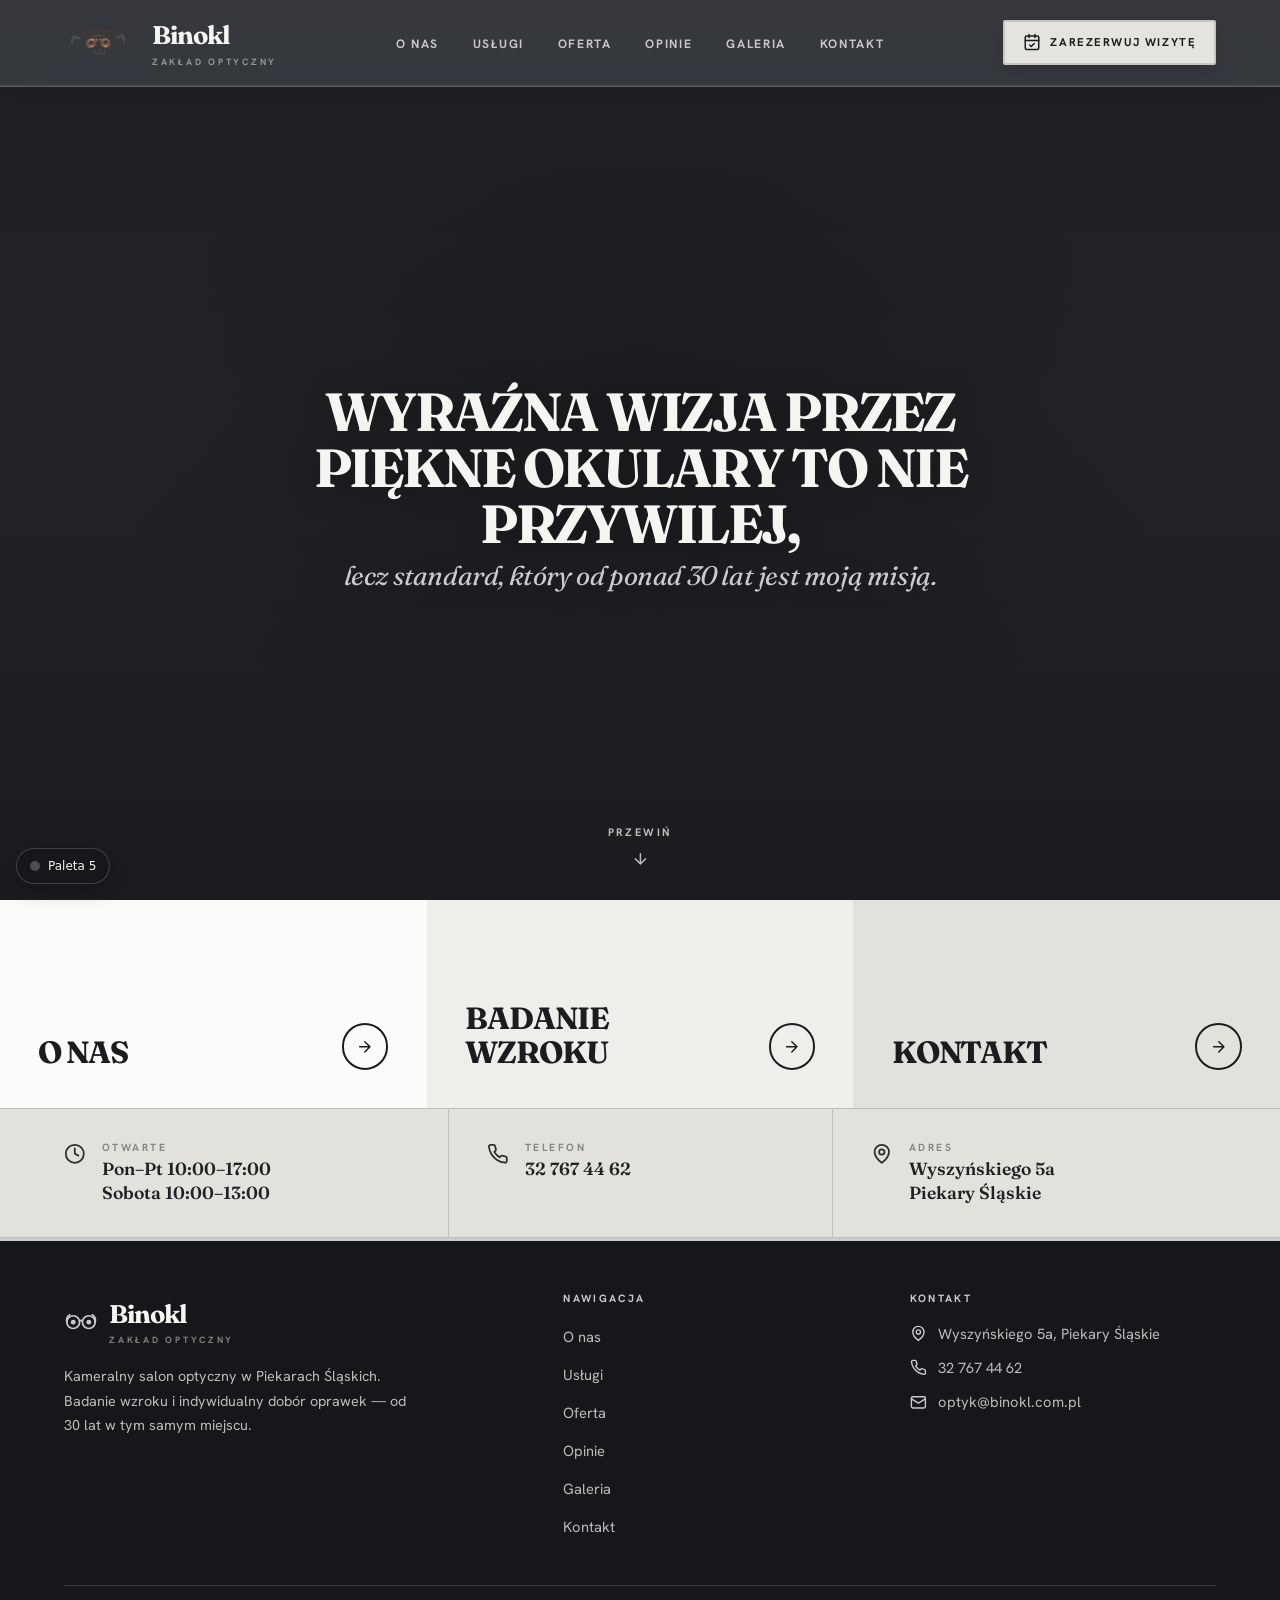
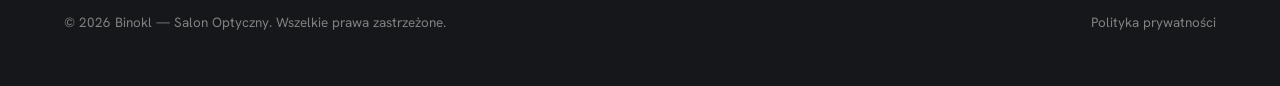
==== commit ea7ad1b5: "added changes in text and photos" ====
--- a/index.html
+++ b/index.html
@@ -5,7 +5,7 @@
   <meta name="viewport" content="width=device-width, initial-scale=1" />
 
   <title>Binokl — Salon Optyczny Piekary Śląskie | Badanie wzroku</title>
-  <meta name="description" content="Salon optyczny w Piekarach Śląskich. Komputerowe badanie wzroku, indywidualny dobór oprawek, okulary korekcyjne i przeciwsłoneczne oraz soczewki kontaktowe." />
+  <meta name="description" content="Salon optyczny w Piekarach Śląskich. Badanie wzroku, indywidualny dobór oprawek, okulary korekcyjne i przeciwsłoneczne oraz soczewki kontaktowe." />
   <meta name="author" content="Binokl — Salon Optyczny" />
   <meta name="robots" content="index, follow, max-image-preview:large" />
   <meta name="geo.region" content="PL-24" />
@@ -17,7 +17,7 @@
   <meta property="og:site_name" content="Binokl — Salon Optyczny" />
   <meta property="og:locale" content="pl_PL" />
   <meta property="og:title" content="Binokl — Salon Optyczny Piekary Śląskie | Badanie wzroku" />
-  <meta property="og:description" content="Salon optyczny w Piekarach Śląskich. Komputerowe badanie wzroku, indywidualny dobór oprawek, okulary korekcyjne i przeciwsłoneczne oraz soczewki kontaktowe." />
+  <meta property="og:description" content="Salon optyczny w Piekarach Śląskich. Badanie wzroku, indywidualny dobór oprawek, okulary korekcyjne i przeciwsłoneczne oraz soczewki kontaktowe." />
   <meta property="og:url" content="https://www.binokl.com.pl/" />
   <meta property="og:image" content="https://www.binokl.com.pl/assets/img/og-image.jpg" />
   <meta name="twitter:card" content="summary_large_image" />
@@ -29,7 +29,9 @@
 
   <link rel="preload" href="assets/fonts/fraunces-latin.woff2" as="font" type="font/woff2" crossorigin />
   <link rel="preload" href="assets/fonts/hanken-latin.woff2" as="font" type="font/woff2" crossorigin />
-  <link rel="preload" as="image" href="assets/img/ph-hero.jpg" fetchpriority="high" />
+  <link rel="preload" as="image" href="assets/img/hero-salon-1800.webp" type="image/webp"
+        imagesrcset="assets/img/hero-salon-1100.webp 1100w, assets/img/hero-salon-1800.webp 1800w"
+        imagesizes="100vw" fetchpriority="high" />
   <link rel="stylesheet" href="css/styles.css" />
 
   <script type="application/ld+json">
@@ -39,7 +41,7 @@
     "@id": "https://www.binokl.com.pl/#organization",
     "name": "Binokl — Salon Optyczny",
     "legalName": "Binokl. Zakład optyczny. Mamys-Wróbel K.",
-    "description": "Salon optyczny w Piekarach Śląskich. Komputerowe badanie wzroku, indywidualny dobór oprawek, okulary korekcyjne i przeciwsłoneczne, soczewki kontaktowe oraz serwis okularów.",
+    "description": "Salon optyczny w Piekarach Śląskich. Badanie wzroku, indywidualny dobór oprawek, okulary korekcyjne i przeciwsłoneczne, soczewki kontaktowe oraz serwis okularów.",
     "url": "https://www.binokl.com.pl/",
     "logo": "https://www.binokl.com.pl/assets/favicon.svg",
     "image": "https://www.binokl.com.pl/assets/img/og-image.jpg",
@@ -72,7 +74,7 @@
       "@type": "OfferCatalog",
       "name": "Usługi optyczne",
       "itemListElement": [
-        { "@type": "Offer", "itemOffered": { "@type": "Service", "name": "Komputerowe badanie wzroku" } },
+        { "@type": "Offer", "itemOffered": { "@type": "Service", "name": "Badanie wzroku" } },
         { "@type": "Offer", "itemOffered": { "@type": "Service", "name": "Profesjonalny dobór oprawek" } },
         { "@type": "Offer", "itemOffered": { "@type": "Service", "name": "Okulary korekcyjne" } },
         { "@type": "Offer", "itemOffered": { "@type": "Service", "name": "Okulary przeciwsłoneczne" } },
@@ -94,18 +96,17 @@
   <header class="nav" id="nav">
     <div class="wrap nav-inner">
       <a class="brand" href="index.html" aria-label="Binokl — strona główna">
-        <svg class="brand-logo" viewBox="0 0 48 48" fill="none" stroke="currentColor" stroke-width="2.4" stroke-linecap="round" aria-hidden="true">
-          <circle cx="13" cy="27" r="9"/><circle cx="35" cy="27" r="9"/><path d="M22 25.5c1.2-1.2 2.8-1.2 4 0"/><path d="M4 27c-1.2-3 0-9 4-10.5"/><path d="M44 27c1.2-3 0-9-4-10.5"/><circle cx="13" cy="27" r="3.4" fill="currentColor" stroke="none"/><circle cx="35" cy="27" r="3.4" fill="currentColor" stroke="none"/>
-        </svg>
+        <img class="brand-logo" src="assets/img/logo.png" alt="" width="632" height="395" />
         <span><span class="brand-name">Binokl</span><span class="brand-sub">Zakład optyczny</span></span>
       </a>
 
       <nav aria-label="Nawigacja główna">
         <ul class="nav-links" id="navLinks">
           <li><a href="o-nas.html">O nas</a></li>
-          <li><a href="badanie-wzroku.html">Badanie wzroku</a></li>
+          <li><a href="badanie-wzroku.html">Usługi</a></li>
           <li><a href="oferta.html">Oferta</a></li>
           <li><a href="opinie.html">Opinie</a></li>
+          <li><a href="galeria.html">Galeria</a></li>
           <li><a href="kontakt.html">Kontakt</a></li>
         </ul>
       </nav>
@@ -122,9 +123,10 @@
     <div class="nav-mobile" id="navMobile">
       <ul>
         <li><a href="o-nas.html">O nas</a></li>
-        <li><a href="badanie-wzroku.html">Badanie wzroku</a></li>
+        <li><a href="badanie-wzroku.html">Usługi</a></li>
         <li><a href="oferta.html">Oferta</a></li>
         <li><a href="opinie.html">Opinie</a></li>
+        <li><a href="galeria.html">Galeria</a></li>
         <li><a href="kontakt.html">Kontakt</a></li>
         <li class="cta"><a class="btn btn-accent" href="kontakt.html">Zarezerwuj wizytę</a></li>
       </ul>
@@ -135,24 +137,33 @@
 
     <section class="hero">
       <div class="hero-img">
-        <img src="assets/img/ph-hero.jpg" alt="Ekspozycja oprawek okularowych w salonie optycznym Binokl" width="2000" height="1125" fetchpriority="high" />
+        <picture>
+          <source type="image/webp" media="(max-width: 700px)" srcset="assets/img/hero-salon-1100.webp" />
+          <source type="image/webp" srcset="assets/img/hero-salon-1800.webp" />
+          <source media="(max-width: 700px)" srcset="assets/img/hero-salon-1100.jpg" />
+          <img src="assets/img/hero-salon-1800.jpg" alt="Ekspozycja oprawek okularowych na ceglanej ścianie w salonie optycznym Binokl" width="1800" height="1125" fetchpriority="high" decoding="async" />
+        </picture>
       </div>
       <h1 class="hero-motto fade-in">
-        <span class="m1">Zobacz ostro</span>
-        <span class="m2">w pełnych barwach</span>
+        <span class="m1">Wyraźna wizja przez piękne okulary to nie przywilej,</span>
+        <span class="m2">lecz standard, który od ponad 30 lat jest moją misją.</span>
       </h1>
+      <a class="hero-scroll" href="#dzialy" aria-label="Przewiń w dół">
+        <span>Przewiń</span>
+        <svg viewBox="0 0 24 24" fill="none" stroke="currentColor" stroke-width="2" stroke-linecap="round" stroke-linejoin="round" aria-hidden="true"><path d="M12 5v14M19 12l-7 7-7-7"/></svg>
+      </a>
     </section>
 
-    <nav class="pillars" aria-label="Główne działy">
-      <a class="pillar pillar--graphite" href="o-nas.html">
+    <nav class="pillars" id="dzialy" aria-label="Główne działy">
+      <a class="pillar pillar--graphite reveal" href="o-nas.html">
         <h2>O nas</h2>
         <span class="go"><svg viewBox="0 0 24 24" fill="none" stroke="currentColor" stroke-width="2" stroke-linecap="round" stroke-linejoin="round" aria-hidden="true"><path d="M5 12h14M12 5l7 7-7 7"/></svg></span>
       </a>
-      <a class="pillar pillar--accent" href="badanie-wzroku.html">
+      <a class="pillar pillar--accent reveal" href="badanie-wzroku.html">
         <h2>Badanie wzroku</h2>
         <span class="go"><svg viewBox="0 0 24 24" fill="none" stroke="currentColor" stroke-width="2" stroke-linecap="round" stroke-linejoin="round" aria-hidden="true"><path d="M5 12h14M12 5l7 7-7 7"/></svg></span>
       </a>
-      <a class="pillar pillar--stone" href="kontakt.html">
+      <a class="pillar pillar--stone reveal" href="kontakt.html">
         <h2>Kontakt</h2>
         <span class="go"><svg viewBox="0 0 24 24" fill="none" stroke="currentColor" stroke-width="2" stroke-linecap="round" stroke-linejoin="round" aria-hidden="true"><path d="M5 12h14M12 5l7 7-7 7"/></svg></span>
       </a>
@@ -196,15 +207,16 @@
         </svg>
             <span><span class="brand-name">Binokl</span><span class="brand-sub">Zakład optyczny</span></span>
           </a>
-          <p class="footer-about">Kameralny salon optyczny w Piekarach Śląskich. Komputerowe badanie wzroku i indywidualny dobór oprawek — od 30 lat w tym samym miejscu.</p>
+          <p class="footer-about">Kameralny salon optyczny w Piekarach Śląskich. Badanie wzroku i indywidualny dobór oprawek — od 30 lat w tym samym miejscu.</p>
         </div>
         <nav>
           <h4>Nawigacja</h4>
           <ul>
             <li><a href="o-nas.html">O nas</a></li>
-            <li><a href="badanie-wzroku.html">Badanie wzroku</a></li>
+            <li><a href="badanie-wzroku.html">Usługi</a></li>
             <li><a href="oferta.html">Oferta</a></li>
             <li><a href="opinie.html">Opinie</a></li>
+            <li><a href="galeria.html">Galeria</a></li>
             <li><a href="kontakt.html">Kontakt</a></li>
           </ul>
         </nav>
--- a/css/styles.css
+++ b/css/styles.css
@@ -500,6 +500,8 @@
 .nav-inner { display: flex; align-items: center; justify-content: space-between; gap: 1.5rem; padding-block: 0.9rem; }
 .brand { display: inline-flex; align-items: center; gap: 0.7rem; color: var(--nav-fg); }
 .brand-logo { width: 34px; height: 34px; color: var(--nav-accent); }
+/* logo rastrowe w navbarze — grafika ma własne marginesy, więc jest wyższa niż sygnet SVG */
+img.brand-logo { width: auto; height: 48px; object-fit: contain; }
 .brand-name { font-family: var(--font-display); font-size: 1.6rem; font-weight: 700; letter-spacing: -0.04em; }
 .brand-sub { display: block; font-family: var(--font-sans); font-size: 0.57rem; font-weight: 700; letter-spacing: 0.3em; text-transform: uppercase; color: rgba(var(--nav-fg-rgb), 0.5); margin-top: -0.15rem; }
 
@@ -531,8 +533,10 @@
 /* =========================================================================
    HERO — jedno zdjęcie i motto
    ========================================================================= */
-.hero { position: relative; display: grid; place-items: center; min-height: min(84svh, 46rem); overflow: hidden; background: var(--graphite); }
+.hero { position: relative; display: grid; place-items: center; min-height: 100svh; overflow: hidden; background: var(--graphite); }
 .hero-img { position: absolute; inset: 0; }
+/* <picture> jest tylko opakowaniem — niech nie psuje wysokosci obrazka */
+.hero-img picture { display: block; position: absolute; inset: 0; }
 .hero-img img { width: 100%; height: 100%; object-fit: cover; filter: saturate(0.85) contrast(1.04) brightness(0.72); }
 .hero-img::after {
   content: ''; position: absolute; inset: 0;
@@ -543,14 +547,31 @@
 .hero-motto { position: relative; z-index: 1; padding: calc(var(--header-h) + 3rem) var(--pad) 3rem; text-align: center; max-width: 56rem; }
 .hero-motto .m1 {
   display: block; font-family: var(--font-display); font-weight: 700; color: var(--light);
-  font-size: clamp(2.5rem, 6.4vw, 5.6rem); line-height: 0.98; letter-spacing: -0.045em; text-transform: uppercase;
+  font-size: clamp(1.75rem, 4.2vw, 3.6rem); line-height: 1.04; letter-spacing: -0.04em; text-transform: uppercase;
   text-shadow: 0 2px 30px rgba(0,0,0,0.35);
 }
 .hero-motto .m2 {
   display: block; margin-top: 0.5rem; font-family: var(--font-display); font-style: italic; font-weight: 400;
-  font-size: clamp(1.4rem, 3vw, 2.6rem); line-height: 1.15; letter-spacing: -0.015em; color: var(--accent-light);
+  font-size: clamp(1.05rem, 2.1vw, 1.75rem); line-height: 1.2; letter-spacing: -0.015em; color: var(--accent-light);
   text-shadow: 0 2px 24px rgba(0,0,0,0.4);
 }
+/* motto pojawia się z opóźnieniem, linia po linii */
+.hero-motto.fade-in { opacity: 1; }
+.hero-motto .m1, .hero-motto .m2 { opacity: 0; }
+.hero-motto.fade-in.in .m1 { animation: fade-up 1s var(--ease) 0.7s forwards; }
+.hero-motto.fade-in.in .m2 { animation: fade-up 1s var(--ease) 1.5s forwards; }
+
+/* wskaźnik przewijania */
+.hero-scroll {
+  position: absolute; z-index: 1; left: 50%; bottom: 2rem; transform: translateX(-50%);
+  display: grid; justify-items: center; gap: 0.55rem;
+  font-size: 0.68rem; font-weight: 700; text-transform: uppercase; letter-spacing: 0.22em;
+  color: var(--light-70); opacity: 0; animation: fade-in 1s ease 2.3s forwards;
+  transition: color .3s var(--ease);
+}
+.hero-scroll:hover { color: var(--light); }
+.hero-scroll svg { width: 1.1rem; height: 1.1rem; animation: scroll-hint 1.8s ease-in-out infinite; }
+@keyframes scroll-hint { 0%, 100% { transform: translateY(0); } 50% { transform: translateY(5px); } }
 
 /* =========================================================================
    TRZY DROGI — kafelki bez zdjęć, tylko kolor i nazwa
@@ -571,6 +592,11 @@
 .pillar--accent:hover { background: var(--tile-2-bg-h); }
 .pillar--stone { background: var(--tile-3-bg); color: var(--tile-3-fg); }
 .pillar--stone:hover { background: var(--tile-3-bg-h); }
+/* kafelki wjeżdżają dopiero, gdy użytkownik przewinie poniżej hero */
+.pillar.reveal { opacity: 0; transform: translateY(28px); }
+.pillar.reveal.in { animation: fade-up 0.7s var(--ease) forwards; }
+.pillar.reveal:nth-child(2).in { animation-delay: 0.12s; }
+.pillar.reveal:nth-child(3).in { animation-delay: 0.24s; }
 
 /* =========================================================================
    BELKA INFORMACYJNA
@@ -613,8 +639,27 @@
   clip-path: inset(0 -100vmax);
 }
 .alt-row:nth-of-type(even) .alt-media { order: 2; }
-.alt-media { position: relative; align-self: stretch; }
-.alt-media img { display: block; width: 100%; height: 100%; min-height: clamp(19rem, 30vw, 30rem); object-fit: cover; box-shadow: var(--shadow-soft); }
+/* Zdjęcie wypełnia swoją kolumnę w trybie absolutnym, więc to TREŚĆ wyznacza
+   wysokość wiersza — kadr sam dopasowuje się do ilości tekstu w sekcji.
+   min-height chroni przed paskiem przy krótkim akapicie,
+   max-height przed wieżą przy formularzu i długich listach. */
+.alt-media {
+  position: relative; align-self: stretch;
+  min-height: clamp(12rem, 20vw, 17rem);
+  max-height: 30rem;
+}
+.alt-media img { position: absolute; inset: 0; display: block; width: 100%; height: 100%; object-fit: cover; box-shadow: var(--shadow-soft); }
+/* Zdjęcie zachowuje własne proporcje — nic nie jest przycinane.
+   Wymiary bierze z atrybutów width/height obrazka, więc nie skacze przy
+   wczytywaniu. Kolumna z tekstem dalej wyznacza wysokość wiersza. */
+.alt-media--nat {
+  align-self: center; aspect-ratio: auto;
+  min-height: 0; max-height: none;
+  width: 100%; margin-inline: auto;
+}
+.alt-media--nat img { position: static; width: 100%; height: auto; }
+/* pionowe zdjęcie nie rozpycha wiersza na całą szerokość kolumny */
+.alt-media--pion { max-width: 23rem; }
 .alt-media::after { content: ''; position: absolute; inset: 0; box-shadow: inset 0 0 0 1px var(--ink-12); pointer-events: none; }
 .alt-no { font-family: var(--font-display); font-size: 1.15rem; font-weight: 700; color: var(--accent-d); letter-spacing: 0.06em; }
 .alt-body { align-self: center; }
@@ -700,6 +745,82 @@
 .map-card .name { font-family: var(--font-display); font-size: 1.1rem; font-weight: 600; }
 .map-card .addr { font-size: 0.87rem; color: var(--ink-70); }
 
+/* =========================================================================
+   GALERIA — karuzela (galeria/karuzela) i siatka (galeria/galeria)
+   Obie sekcje startują z pustym HTML-em i wypełnia je js/gallery.js.
+   ========================================================================= */
+.carousel-section { padding-block: clamp(2.5rem, 5vw, 4.5rem); }
+.carousel-head { display: flex; flex-wrap: wrap; align-items: flex-end; justify-content: space-between; gap: 1.25rem; margin-top: 0.9rem; }
+.carousel-head h2 { font-size: clamp(1.8rem, 3.2vw, 2.7rem); font-weight: 700; letter-spacing: -0.035em; }
+.carousel-nav { display: flex; align-items: center; gap: 0.6rem; }
+.carousel-count { font-size: 0.7rem; font-weight: 700; letter-spacing: 0.2em; text-transform: uppercase; color: var(--ink-45); margin-right: 0.4rem; }
+.carousel-btn {
+  display: grid; place-items: center; width: 2.9rem; height: 2.9rem; flex-shrink: 0;
+  background: transparent; color: var(--ink); border: 2px solid var(--ink-12); border-radius: 50%;
+  cursor: pointer; transition: background .3s var(--ease), color .3s var(--ease), border-color .3s var(--ease), opacity .3s var(--ease);
+}
+.carousel-btn svg { width: 1.1rem; height: 1.1rem; }
+.carousel-btn:hover:not(:disabled) { background: var(--accent); color: var(--on-accent); border-color: var(--accent); }
+.carousel-btn:disabled { opacity: 0.3; cursor: default; }
+
+/* Jedno zdjęcie naraz. Slajd zajmuje całą szerokość toru, ale zdjęcie NIE jest
+   w niego wciskane: każde ma własne wymiary i proporcje, stoi na środku i jest
+   zmniejszane tylko wtedy, gdy nie mieści się w oknie. Wysokość paska wynika
+   z najwyższego zdjęcia, więc przy przewijaniu nic nie podskakuje. */
+.carousel-track {
+  margin-top: 1.75rem;
+  display: flex; align-items: center;
+  gap: clamp(0.75rem, 1.5vw, 1.25rem);
+  /* overflow-y MUSI być jawnie ukryte: samo overflow-x: auto zamienia drugą oś
+     z „visible" na „auto", przez co kółko myszy przewijało wnętrze paska
+     zamiast strony. */
+  overflow-x: auto; overflow-y: hidden;
+  overscroll-behavior-inline: contain;
+  scroll-snap-type: x mandatory; scrollbar-width: none;
+}
+.carousel-track::-webkit-scrollbar { display: none; }
+.carousel-track:focus-visible { outline: 3px solid var(--accent); outline-offset: 4px; }
+.carousel-slide {
+  flex: 0 0 100%;
+  display: grid; place-items: center;
+  padding-block: 0.6rem;
+  scroll-snap-align: center;
+}
+/* Zdjęcie ma swoje własne wymiary — zmniejszamy je tylko wtedy, gdy nie
+   mieści się w oknie. Żadnej wspólnej wysokości ani proporcji dla wszystkich. */
+.carousel-slide img {
+  display: block; width: auto; height: auto;
+  max-width: 100%; max-height: min(60vh, 26rem);
+  box-shadow: var(--shadow-soft);
+}
+
+.carousel-dots { display: flex; flex-wrap: wrap; justify-content: center; gap: 0.5rem; margin-top: 1.4rem; }
+.carousel-dot {
+  width: 0.6rem; height: 0.6rem; padding: 0; flex-shrink: 0;
+  background: var(--ink-12); border: 0; border-radius: 50%; cursor: pointer;
+  transition: background .3s var(--ease), transform .3s var(--ease);
+}
+.carousel-dot:hover { background: var(--ink-45); }
+.carousel-dot.active { background: var(--accent); transform: scale(1.35); }
+
+/* siatka — zwykłe wyświetlenie wszystkich zdjęć */
+.gal-section { padding-block: clamp(2.5rem, 5vw, 4.5rem); background: var(--band); }
+.gal-title { margin-top: 0.9rem; font-size: clamp(1.8rem, 3.2vw, 2.7rem); font-weight: 700; letter-spacing: -0.035em; }
+/* Układ kolumnowy: każde zdjęcie zachowuje własne proporcje, nic nie jest
+   ucięte, a pionowe i poziome kadry układają się obok siebie bez dziur. */
+.gal-grid { margin-top: 1.75rem; columns: 3 17rem; column-gap: clamp(0.75rem, 1.5vw, 1.25rem); }
+.gal-item {
+  position: relative; margin: 0 0 clamp(0.75rem, 1.5vw, 1.25rem);
+  break-inside: avoid;
+}
+/* Każde zdjęcie w swoich proporcjach — bez wspólnego kadru i bez przycinania.
+   Powiększanie pod kursorem zniknęło, bo w ramce z ukrytym nadmiarem
+   obcinało brzegi zdjęcia. */
+.gal-item img { width: 100%; height: auto; display: block; }
+.gal-item::after { content: ''; position: absolute; inset: 0; box-shadow: inset 0 0 0 1px var(--ink-12); pointer-events: none; }
+
+.gal-empty { padding-block: clamp(3rem, 6vw, 5rem); text-align: center; color: var(--ink-70); }
+
 /* ---------- PAS CTA ---------- */
 .cta-band { position: relative; overflow: hidden; padding-block: clamp(2.75rem, 5vw, 4.5rem); color: var(--light); }
 .cta-band .wrap { position: relative; z-index: 1; display: flex; flex-wrap: wrap; align-items: center; justify-content: space-between; gap: 2rem; }
@@ -752,7 +873,9 @@
 @media (max-width: 1024px) {
   .alt-row { grid-template-columns: minmax(0, 1fr); gap: 1.75rem; }
   .alt-row:nth-of-type(even) .alt-media { order: 0; }
-  .alt-media img { height: clamp(15rem, 52vw, 24rem); min-height: 0; }
+  .alt-media { min-height: clamp(13rem, 44vw, 20rem); max-height: 24rem; }
+  .alt-media--nat { min-height: 0; max-height: none; }
+  .alt-media--pion { max-width: 20rem; }
   .footer-grid { grid-template-columns: 1fr 1fr; }
 }
 
@@ -773,7 +896,9 @@
 
 @media (max-width: 560px) {
   body { font-size: 1rem; }
-  .hero { min-height: min(76svh, 34rem); }
+  .carousel-slide img { max-height: min(46vh, 17rem); }
+  .carousel-head { align-items: flex-start; }
+
   .form-row { grid-template-columns: 1fr; }
   .footer-grid { grid-template-columns: 1fr; gap: 2.25rem; }
   .footer-bottom { flex-direction: column; align-items: flex-start; }
@@ -795,7 +920,9 @@
 @media (prefers-reduced-motion: reduce) {
   html { scroll-behavior: auto; }
   *, *::before, *::after { animation-duration: .001ms !important; animation-iteration-count: 1 !important; transition-duration: .001ms !important; }
-  .reveal, .fade-in { opacity: 1 !important; transform: none !important; }
+  .reveal, .fade-in, .hero-motto .m1, .hero-motto .m2, .hero-scroll { opacity: 1 !important; transform: none !important; }
+  .gal-item:hover img { transform: none; }
+  .hero-scroll { transform: translateX(-50%) !important; }
 }
 
 /* ---------- DRUK ---------- */
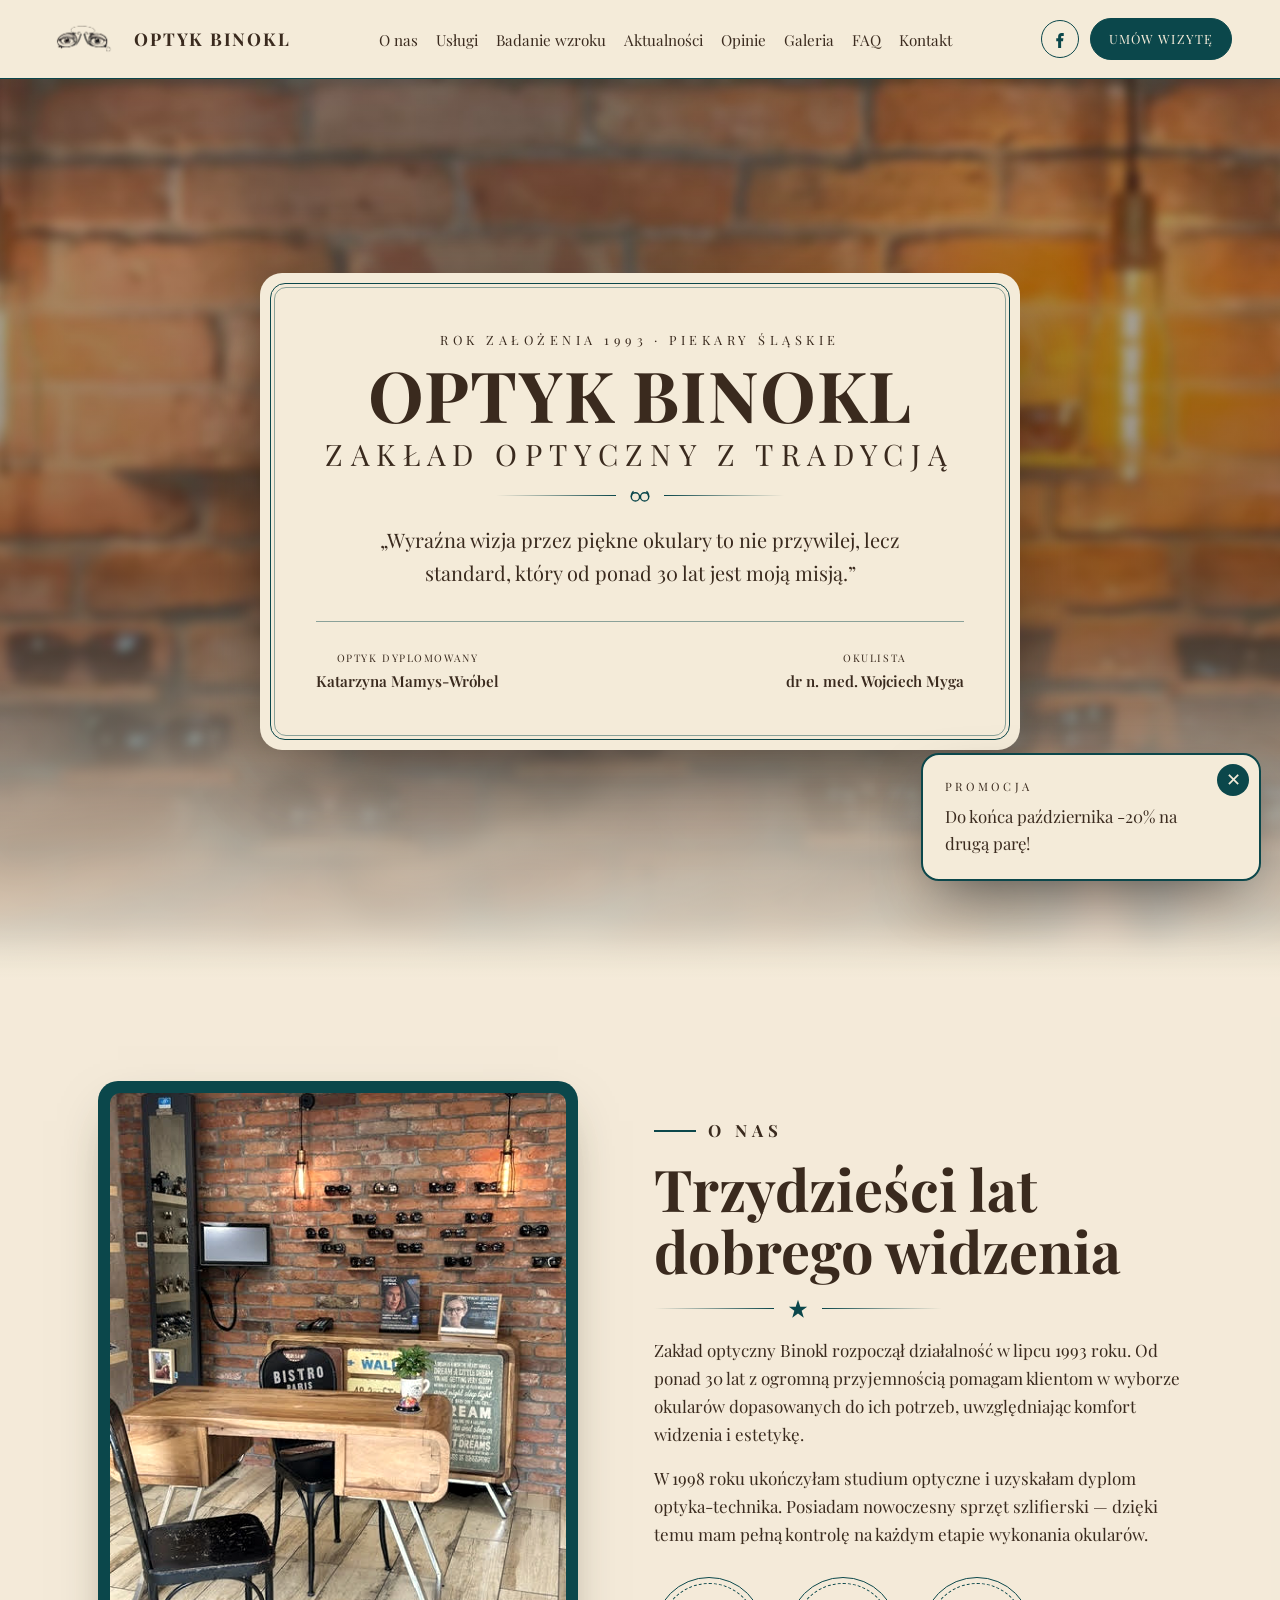
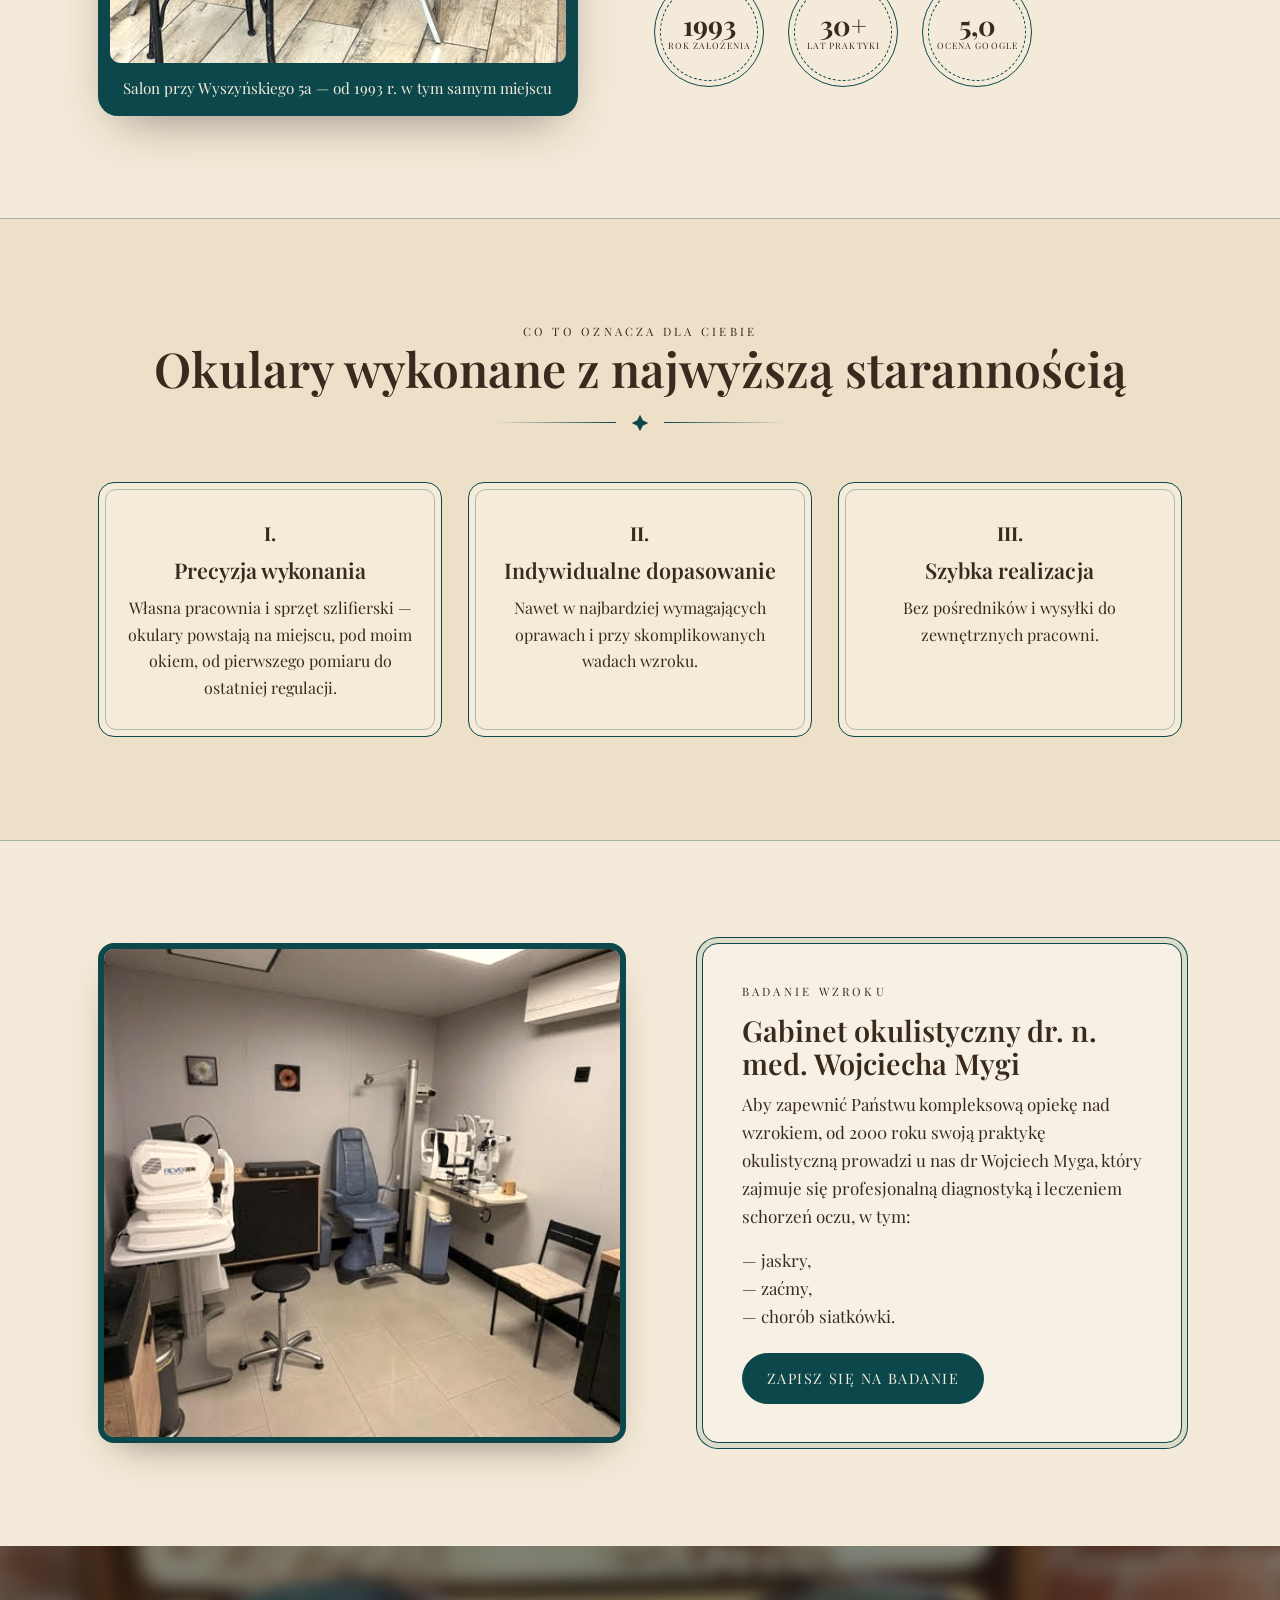
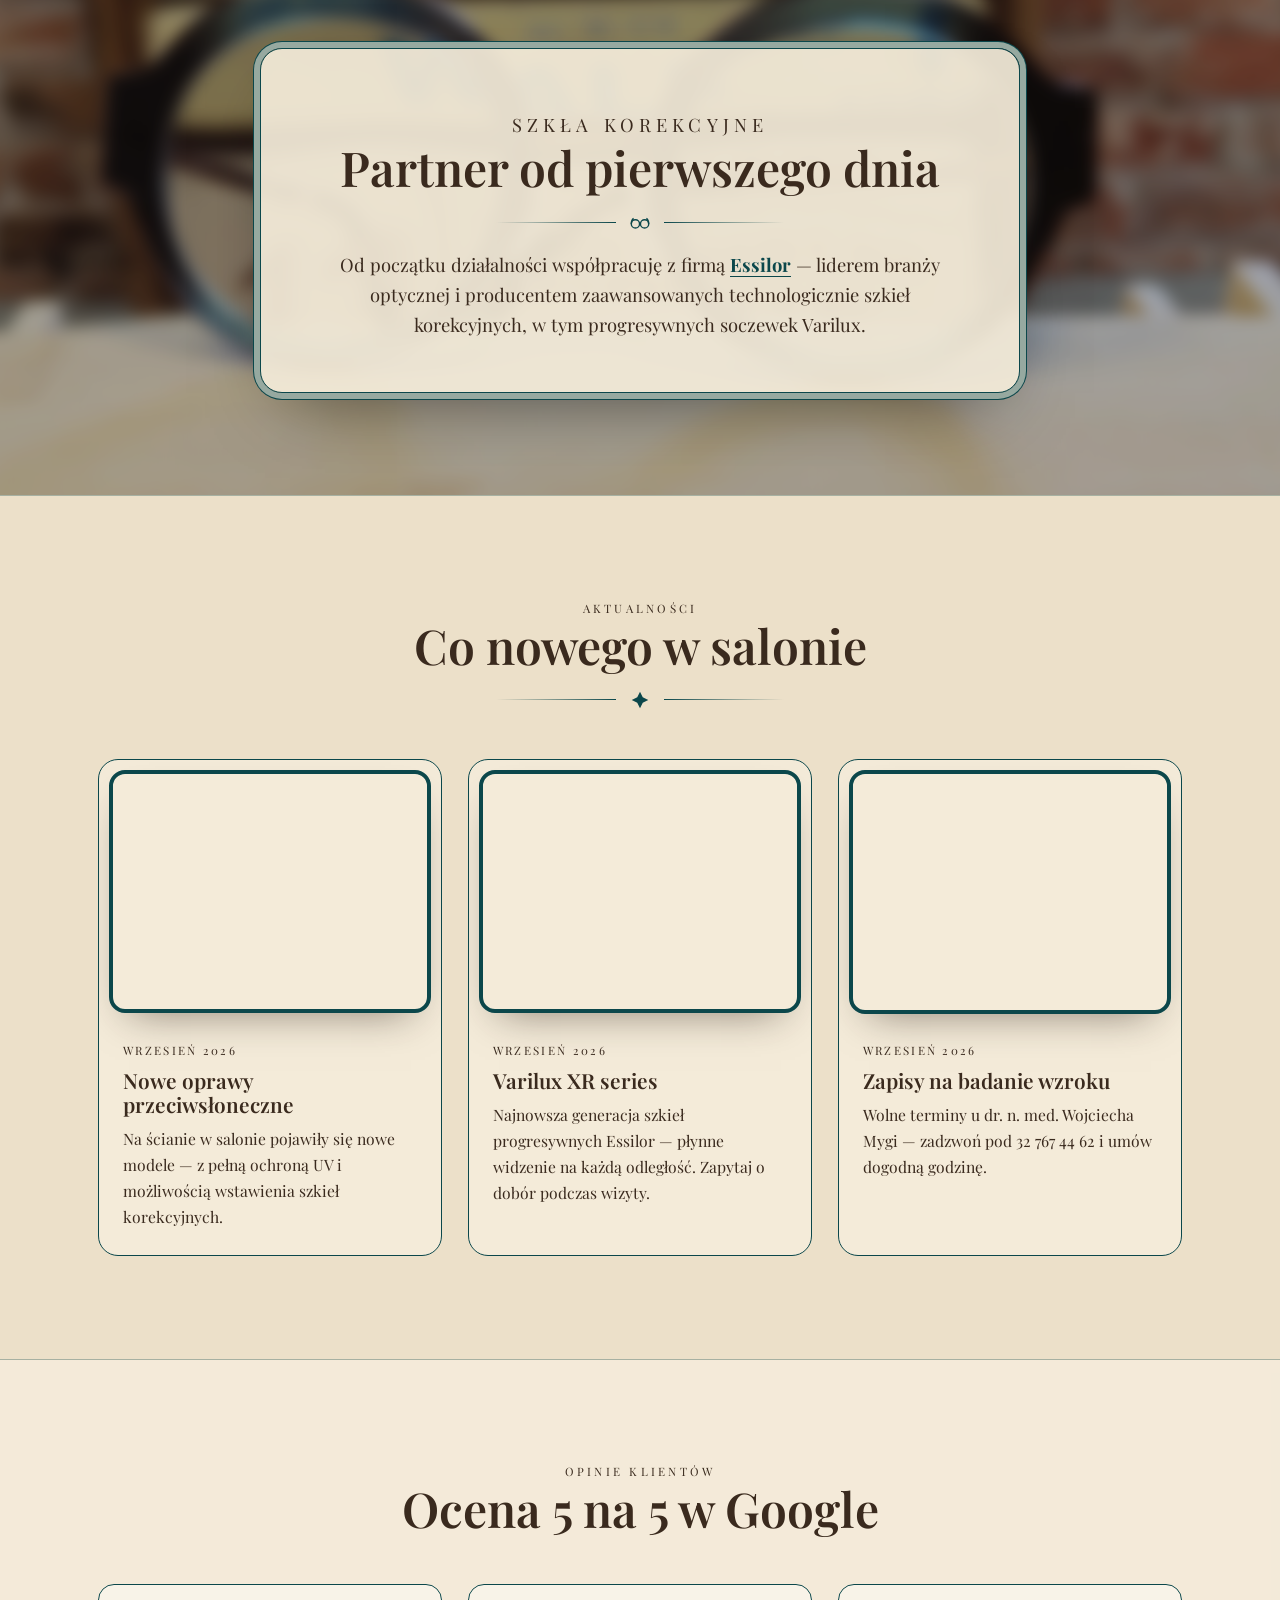
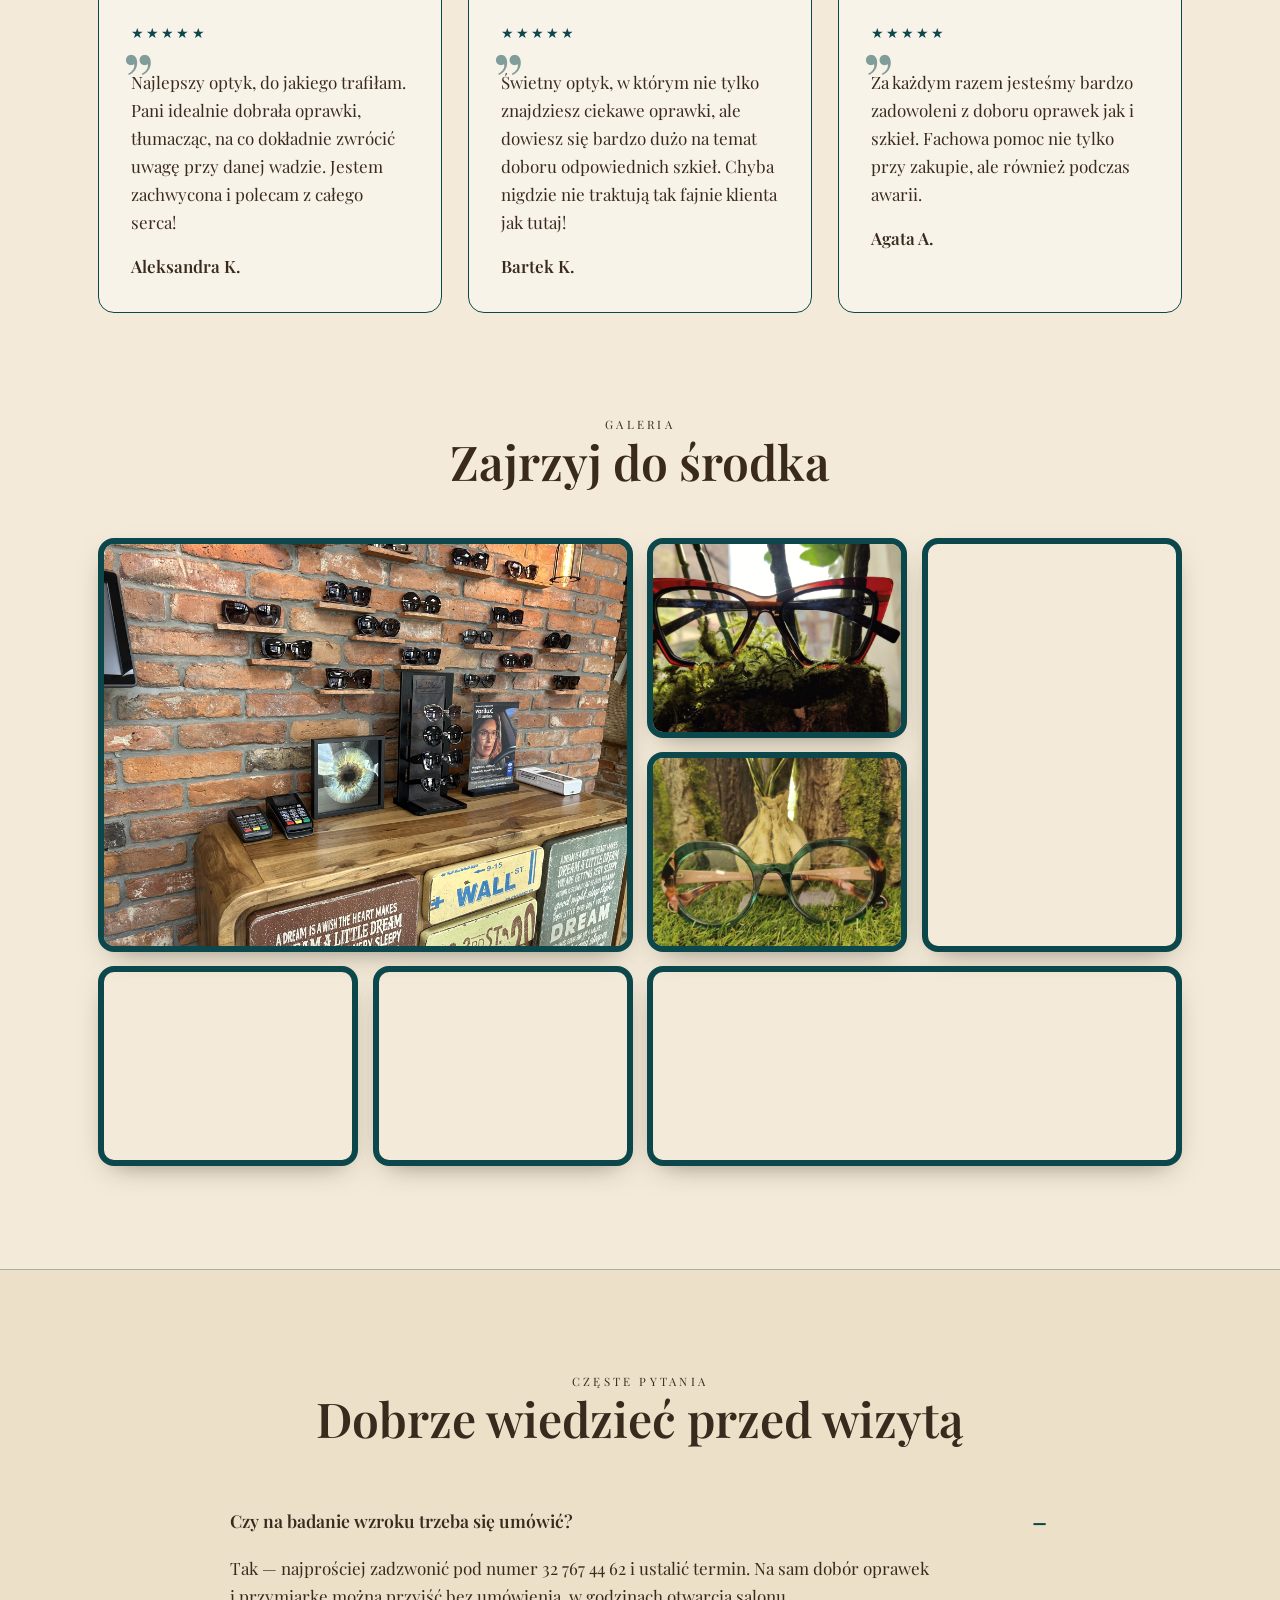
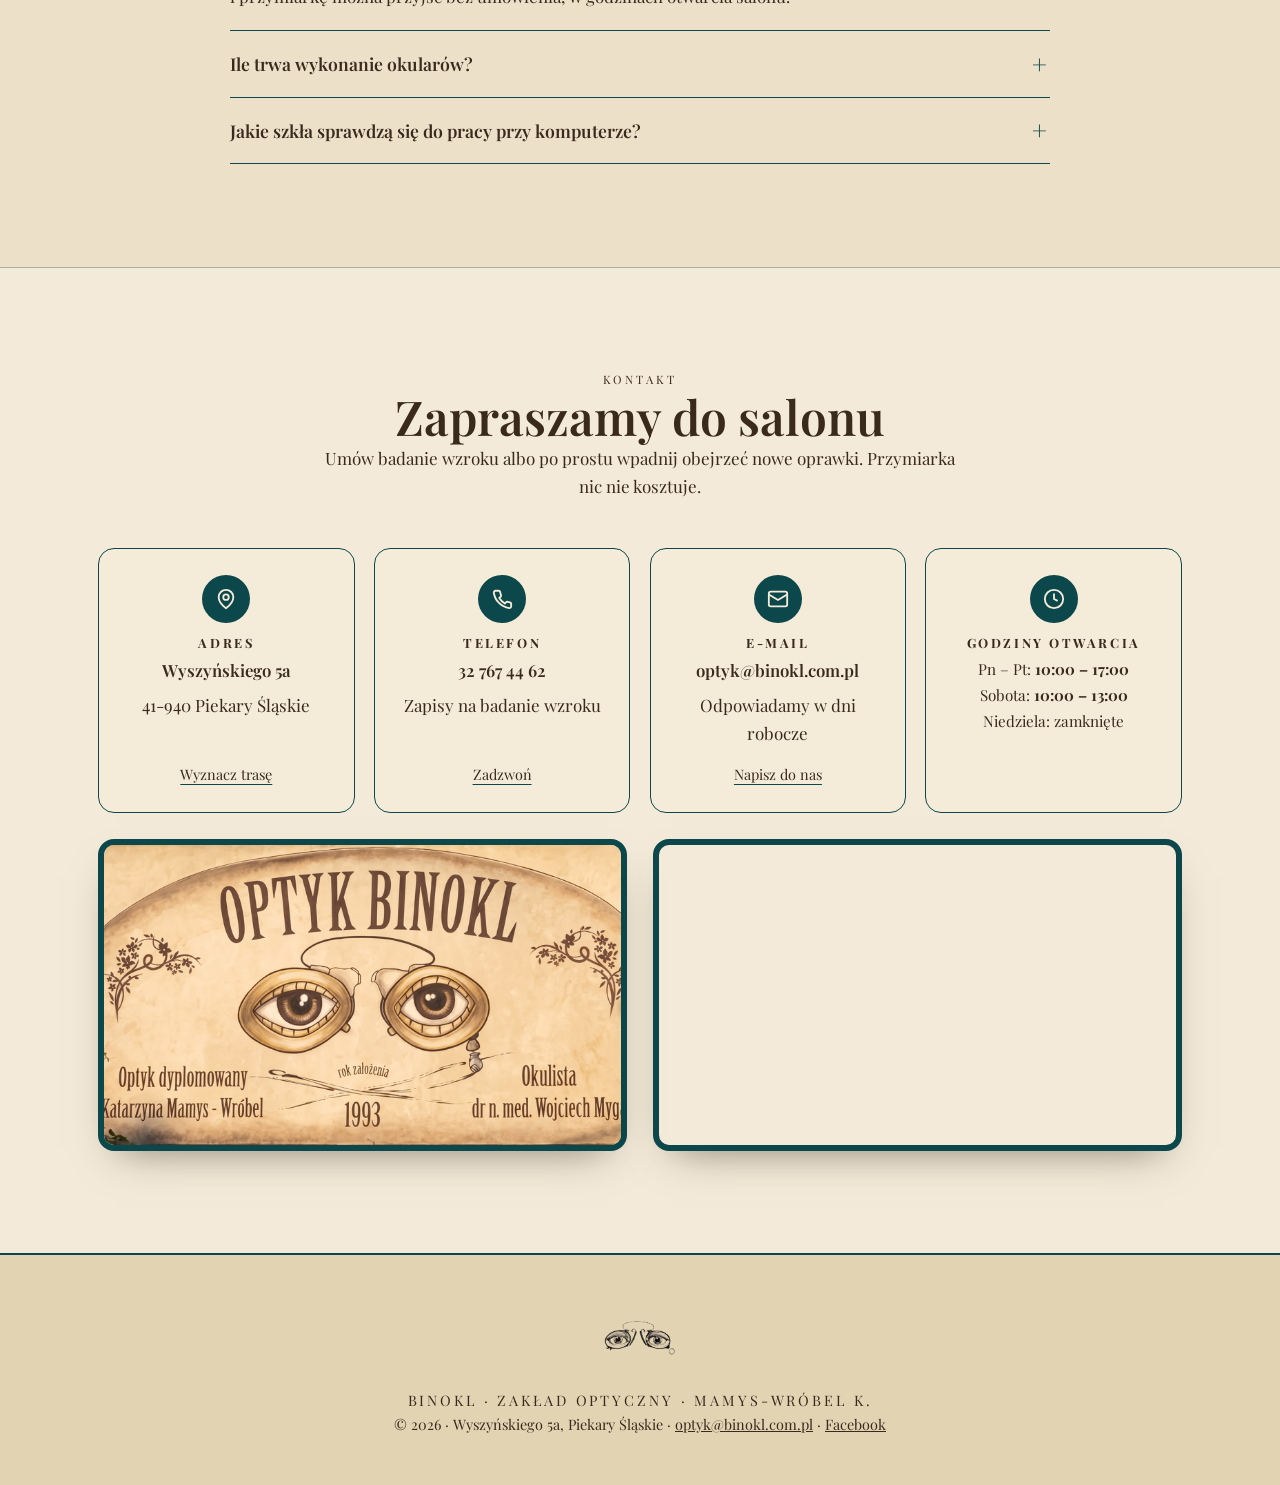
==== commit fb5db4a7: "client version v1" ====
--- a/index.html
+++ b/index.html
@@ -1,244 +1,579 @@
 <!DOCTYPE html>
-<html lang="pl">
+<html lang="pl" class="no-js">
 <head>
-  <meta charset="UTF-8" />
-  <meta name="viewport" content="width=device-width, initial-scale=1" />
-
-  <title>Binokl — Salon Optyczny Piekary Śląskie | Badanie wzroku</title>
-  <meta name="description" content="Salon optyczny w Piekarach Śląskich. Badanie wzroku, indywidualny dobór oprawek, okulary korekcyjne i przeciwsłoneczne oraz soczewki kontaktowe." />
-  <meta name="author" content="Binokl — Salon Optyczny" />
-  <meta name="robots" content="index, follow, max-image-preview:large" />
-  <meta name="geo.region" content="PL-24" />
-  <meta name="geo.placename" content="Piekary Śląskie" />
-  <meta name="theme-color" content="#33322E" />
-  <link rel="canonical" href="https://www.binokl.com.pl/" />
-
-  <meta property="og:type" content="website" />
-  <meta property="og:site_name" content="Binokl — Salon Optyczny" />
-  <meta property="og:locale" content="pl_PL" />
-  <meta property="og:title" content="Binokl — Salon Optyczny Piekary Śląskie | Badanie wzroku" />
-  <meta property="og:description" content="Salon optyczny w Piekarach Śląskich. Badanie wzroku, indywidualny dobór oprawek, okulary korekcyjne i przeciwsłoneczne oraz soczewki kontaktowe." />
-  <meta property="og:url" content="https://www.binokl.com.pl/" />
-  <meta property="og:image" content="https://www.binokl.com.pl/assets/img/og-image.jpg" />
-  <meta name="twitter:card" content="summary_large_image" />
-  <meta name="twitter:image" content="https://www.binokl.com.pl/assets/img/og-image.jpg" />
-
-  <link rel="icon" href="assets/favicon.svg" type="image/svg+xml" />
-  <link rel="apple-touch-icon" href="assets/favicon.svg" />
-  <link rel="manifest" href="site.webmanifest" />
-
-  <link rel="preload" href="assets/fonts/fraunces-latin.woff2" as="font" type="font/woff2" crossorigin />
-  <link rel="preload" href="assets/fonts/hanken-latin.woff2" as="font" type="font/woff2" crossorigin />
-  <link rel="preload" as="image" href="assets/img/hero-salon-1800.webp" type="image/webp"
-        imagesrcset="assets/img/hero-salon-1100.webp 1100w, assets/img/hero-salon-1800.webp 1800w"
-        imagesizes="100vw" fetchpriority="high" />
-  <link rel="stylesheet" href="css/styles.css" />
-
-  <script type="application/ld+json">
-  {
-    "@context": "https://schema.org",
-    "@type": "Optician",
-    "@id": "https://www.binokl.com.pl/#organization",
-    "name": "Binokl — Salon Optyczny",
-    "legalName": "Binokl. Zakład optyczny. Mamys-Wróbel K.",
-    "description": "Salon optyczny w Piekarach Śląskich. Badanie wzroku, indywidualny dobór oprawek, okulary korekcyjne i przeciwsłoneczne, soczewki kontaktowe oraz serwis okularów.",
-    "url": "https://www.binokl.com.pl/",
-    "logo": "https://www.binokl.com.pl/assets/favicon.svg",
-    "image": "https://www.binokl.com.pl/assets/img/og-image.jpg",
-    "telephone": "+48327674462",
-    "email": "optyk@binokl.com.pl",
-    "priceRange": "$$",
-    "currenciesAccepted": "PLN",
-    "paymentAccepted": "Gotówka, Karta płatnicza",
-    "address": {
-      "@type": "PostalAddress",
-      "streetAddress": "Wyszyńskiego 5a",
-      "addressLocality": "Piekary Śląskie",
-      "postalCode": "41-940",
-      "addressRegion": "śląskie",
-      "addressCountry": "PL"
-    },
-    "geo": { "@type": "GeoCoordinates", "latitude": 50.38, "longitude": 18.95 },
-    "hasMap": "https://maps.google.com/?q=Wyszy%C5%84skiego+5a+Piekary+%C5%9Al%C4%85skie",
-    "openingHoursSpecification": [
-      { "@type": "OpeningHoursSpecification", "dayOfWeek": ["Monday","Tuesday","Wednesday","Thursday","Friday"], "opens": "10:00", "closes": "17:00" },
-      { "@type": "OpeningHoursSpecification", "dayOfWeek": "Saturday", "opens": "10:00", "closes": "13:00" }
-    ],
-    "areaServed": [
-      { "@type": "City", "name": "Piekary Śląskie" },
-      { "@type": "City", "name": "Bytom" },
-      { "@type": "City", "name": "Radzionków" },
-      { "@type": "City", "name": "Tarnowskie Góry" }
-    ],
-    "hasOfferCatalog": {
-      "@type": "OfferCatalog",
-      "name": "Usługi optyczne",
-      "itemListElement": [
-        { "@type": "Offer", "itemOffered": { "@type": "Service", "name": "Badanie wzroku" } },
-        { "@type": "Offer", "itemOffered": { "@type": "Service", "name": "Profesjonalny dobór oprawek" } },
-        { "@type": "Offer", "itemOffered": { "@type": "Service", "name": "Okulary korekcyjne" } },
-        { "@type": "Offer", "itemOffered": { "@type": "Service", "name": "Okulary przeciwsłoneczne" } },
-        { "@type": "Offer", "itemOffered": { "@type": "Service", "name": "Soczewki kontaktowe" } },
-        { "@type": "Offer", "itemOffered": { "@type": "Service", "name": "Serwis i naprawa okularów" } }
-      ]
-    },
-    "aggregateRating": { "@type": "AggregateRating", "ratingValue": "5.0", "reviewCount": "3", "bestRating": "5", "worstRating": "1" }
-  }
-  </script>
-  <script type="application/ld+json">
-  { "@context": "https://schema.org", "@type": "WebSite", "name": "Binokl — Salon Optyczny", "url": "https://www.binokl.com.pl/", "inLanguage": "pl-PL", "publisher": { "@id": "https://www.binokl.com.pl/#organization" } }
-  </script>
+<meta charset="UTF-8">
+<meta name="viewport" content="width=device-width, initial-scale=1">
+<title>Optyk Binokl — Piekary Śląskie · od 1993</title>
+<meta name="description" content="Optyk Binokl w Piekarach Śląskich. Dyplomowany optyk Katarzyna Mamys-Wróbel od 1993 roku. Badanie wzroku, dobór oprawek, okulary, soczewki.">
+<link rel="preconnect" href="https://fonts.googleapis.com">
+<link rel="preconnect" href="https://fonts.gstatic.com" crossorigin>
+<link href="https://fonts.googleapis.com/css2?family=Playfair+Display:wght@400;600;700&display=swap" rel="stylesheet">
+<link rel="icon" href="assets/favicon.svg">
+<link rel="canonical" href="https://www.binokl.com.pl/">
+<meta name="theme-color" content="#F4EBD9">
+<meta name="author" content="Binokl — Zakład optyczny, Katarzyna Mamys-Wróbel">
+<meta name="robots" content="index,follow">
+<meta property="og:type" content="website">
+<meta property="og:locale" content="pl_PL">
+<meta property="og:site_name" content="Binokl — Salon optyczny">
+<meta property="og:title" content="Optyk Binokl — Piekary Śląskie · od 1993">
+<meta property="og:description" content="Optyk Binokl w Piekarach Śląskich. Dyplomowany optyk Katarzyna Mamys-Wróbel od 1993 roku. Badanie wzroku, dobór oprawek, okulary, soczewki.">
+<meta property="og:url" content="https://www.binokl.com.pl/">
+<meta property="og:image" content="https://www.binokl.com.pl/assets/img/og-image.jpg">
+<meta name="twitter:card" content="summary_large_image">
+<style>
+/* KONCEPCJA 5 — WERSJA KLIENTKI
+   Tła sekcji i kolor tekstu z koncepcji 01 (pergamin + brąz), pod spodem
+   rozmyte zdjęcie ściany z oprawkami. Dodatki (ramki, przyciski, linie)
+   w zieleni z koncepcji 03. Jeden krój i jeden kolor tekstu: Playfair Display. */
+:root{
+  --paper:#F4EBD9; --paper-2:#EBDFC6; --paper-3:#E2D3B3;
+  --ink:#3A2A1E;                      /* jedyny kolor tekstu */
+  --green:#0B474B; --green-d:#073336; /* ramki, przyciski, akcenty */
+  --font:'Playfair Display',Georgia,serif;
+  --r:16px; --w:1180px;
+}
+:root{
+  --barbg:var(--paper); --baracc:var(--green);
+}
+*{box-sizing:border-box;margin:0;padding:0}
+html{scroll-behavior:smooth}
+body{overflow-x:hidden;font-family:var(--font);color:var(--ink);background:var(--paper);font-size:17px;line-height:1.65}
+body::before{content:"";position:fixed;inset:-40px;z-index:-1;background:url('assets/img/image3.jpeg') center/cover no-repeat;filter:blur(14px) saturate(.9)}
+img{display:block;max-width:100%}
+a{color:inherit}
+.wrap{max-width:var(--w);margin:0 auto;padding:0 clamp(1rem,4vw,3rem)}
+
+/* ornamenty */
+.rule{display:flex;align-items:center;gap:.8rem;color:var(--green);justify-content:center;margin:1rem 0}
+.rule::before,.rule::after{content:"";flex:1;max-width:120px;height:1px;background:linear-gradient(90deg,transparent,var(--green))}
+.rule::after{background:linear-gradient(90deg,var(--green),transparent)}
+.rule svg{width:22px;height:22px}
+.eyebrow{letter-spacing:.28em;text-transform:uppercase;font-size:.72rem}
+h1,h2,h3{font-weight:600;line-height:1.15}
+h2{font-size:clamp(2rem,4vw,3rem)}
+.center{text-align:center}
+.frame{border:1px solid var(--green);border-radius:var(--r);box-shadow:0 0 0 5px rgba(244,235,217,.9),0 0 0 6px var(--green);padding:2.4rem;background:rgba(255,255,255,.3)}
+
+/* zdjęcia — zielona ramka, zaokrąglone rogi */
+.ph{border:6px solid var(--green);border-radius:var(--r);overflow:hidden;box-shadow:0 18px 40px -20px rgba(42,30,21,.55)}
+.ph img{width:100%;height:100%;object-fit:cover;transition:transform .6s ease}
+.ph:hover img,.news-item:hover .ph img{transform:scale(1.06)}
+
+/* nav — zawsze ten sam kolor */
+.nav{position:sticky;top:0;z-index:50;background:var(--paper);border-bottom:1px solid var(--green)}
+.nav-in{display:flex;align-items:center;gap:1.5rem;height:78px;max-width:1360px}
+.nav-in .links{flex:1;justify-content:center}
+.nav-in .nav-act{margin-left:auto}
+.brand{display:flex;align-items:center;gap:.9rem;text-decoration:none}
+.brand img{height:54px;width:auto;transition:transform .3s ease}
+.brand:hover img{transform:scale(1.08)}
+.brand span{white-space:nowrap;font-weight:700;letter-spacing:.1em;text-transform:uppercase;font-size:1.1rem}
+.links{display:flex;gap:clamp(.9rem,1.4vw,1.6rem);list-style:none;white-space:nowrap}
+.links a{text-decoration:none;font-size:.95rem;position:relative;padding:.3rem 0}
+.links a::after{content:"";position:absolute;left:0;right:0;bottom:0;height:1px;background:var(--green);transform:scaleX(0);transition:.3s}
+.links a:hover::after{transform:scaleX(1)}
+.btn{white-space:nowrap;display:inline-flex;align-items:center;gap:.5rem;padding:.8rem 1.5rem;text-decoration:none;font-family:var(--font);font-size:.9rem;letter-spacing:.1em;text-transform:uppercase;border:1px solid var(--green);border-radius:999px;color:var(--ink);transition:.25s;background:transparent;cursor:pointer}
+.btn:hover{background:var(--green);color:var(--paper)}
+.btn.solid{background:var(--green);color:var(--paper)}
+.btn.solid:hover{background:var(--green-d);border-color:var(--green-d)}
+.fb{flex-shrink:0;display:grid;place-items:center;width:38px;height:38px;border-radius:50%;border:1px solid var(--green);color:var(--green);transition:background .25s,color .25s}
+.fb:hover{background:var(--green);color:var(--paper)}
+.fb svg{width:18px;height:18px}
+.nav-act{display:flex;align-items:center;gap:.7rem;flex-shrink:0}
+.nav .btn{padding:.6rem 1.15rem;font-size:.8rem;letter-spacing:.08em}
+.burger{display:none;background:none;border:1px solid var(--green);border-radius:999px;padding:.5rem .9rem;font-family:var(--font);color:var(--ink);letter-spacing:.1em;cursor:pointer}
+.mobile{display:none;border-top:1px solid var(--green)}
+.mobile.open{display:block}
+.mobile ul{list-style:none;padding:1rem clamp(1rem,4vw,3rem)}
+.mobile a{display:block;padding:.7rem 0;text-decoration:none;border-bottom:1px dashed rgba(11,71,75,.4)}
+@media(max-width:1240px){.brand span{display:none}}
+@media(max-width:1100px){.links,.nav .btn{display:none}.burger{display:block}.brand span{display:inline}}
+@media(max-width:480px){.nav-in{height:68px}.brand{gap:.6rem}.brand img{height:42px}.brand span{font-size:.95rem;letter-spacing:.08em}.nav-act{gap:.5rem}}
+
+/* sekcje — tło jak w 01, półprzezroczyste nad rozmytym zdjęciem */
+section{padding:clamp(4rem,8vw,7rem) 0;background:rgba(244,235,217,.86)}
+section.alt{background:rgba(235,223,198,.88);border-top:1px solid rgba(11,71,75,.3);border-bottom:1px solid rgba(11,71,75,.3)}
+.lead{max-width:640px;margin:0 auto}
+
+/* hero */
+.hero{position:relative;min-height:clamp(520px,calc(100svh - 78px),820px);display:grid;place-items:center;overflow:hidden;isolation:isolate;padding:0;background:none; height: 100vh;}
+.hero img.bg{position:absolute;inset:0;width:100%;height:100%;object-fit:cover;object-position:center 150%;z-index:-2;-webkit-mask-image:linear-gradient(180deg,#000 65%,transparent 100%);mask-image:linear-gradient(180deg,#000 65%,transparent 100%)}
+/* dół hero kończy się tym samym kolorem co tło sekcji niżej — bez widocznej krawędzi */
+.hero::before{content:"";position:absolute;inset:0;z-index:-1;background:linear-gradient(180deg,rgba(42,30,21,.35),rgba(42,30,21,.5) 55%,rgba(244,235,217,.86) 100%)}
+.hero-card{width:min(760px,calc(100% - 2rem));min-width:0;margin:clamp(1.5rem,5vh,3rem) 1rem clamp(3rem,9vh,5rem);background:var(--paper);border-radius:22px;padding:clamp(1.4rem,5vw,3.5rem);text-align:center;box-shadow:0 30px 80px -30px rgba(0,0,0,.6);position:relative}
+.hero-card::before{content:"";position:absolute;inset:10px;border:1px solid var(--green);border-radius:15px;pointer-events:none}
+.hero-card::after{content:"";position:absolute;inset:14px;border:1px solid rgba(11,71,75,.45);border-radius:12px;pointer-events:none}
+.hero-card .year{letter-spacing:.35em;font-size:.8rem;text-transform:uppercase}
+.hero-card h1{font-size:clamp(1.9rem,6vw,4.4rem);font-weight:700;letter-spacing:.02em;text-transform:uppercase;line-height:1;margin:.6rem 0 1rem}
+.hero-card h1 span{display:block;font-size:.42em;letter-spacing:.25em;font-weight:400;margin-top:.6rem}
+.hero-card p.motto{font-size:1.25rem;max-width:520px;margin:0 auto 1.6rem}
+.hero-card .actions{display:flex;gap:.8rem;justify-content:center;flex-wrap:wrap}
+.hero-card .persons{display:flex;justify-content:space-between;gap:1rem;margin-top:2rem;padding-top:1.4rem;border-top:1px solid rgba(11,71,75,.45);font-size:.95rem}
+.hero-card .persons b{display:block;font-weight:600}
+.hero-card .persons small{letter-spacing:.15em;text-transform:uppercase;font-size:.65rem}
+
+/* o nas */
+.about{display:grid;grid-template-columns:1fr 1.1fr;gap:clamp(2rem,6vw,5rem);align-items:center}
+.photo-vintage{padding:12px;background:var(--green);border-radius:20px;box-shadow:0 20px 50px -20px rgba(42,30,21,.5);transform:rotate(-1.5deg)}
+.photo-vintage .pic{border-radius:10px;overflow:hidden}
+.photo-vintage img{filter:sepia(.2) contrast(1.05);aspect-ratio:4/5;object-fit:cover;width:100%;transition:transform .6s ease}
+.photo-vintage:hover img{transform:scale(1.06)}
+.photo-vintage figcaption{text-align:center;padding:.8rem .5rem .2rem;color:var(--paper);font-size:.95rem}
+.about p{margin-bottom:1rem}
+.about .label{display:inline-flex;align-items:center;gap:.7rem;font-size:1.05rem;font-weight:700;letter-spacing:.3em;text-transform:uppercase;margin-bottom:.8rem}
+.about .label::before{content:"";width:42px;height:2px;background:var(--green)}
+.about h2{font-size:clamp(2.4rem,5vw,3.6rem);font-weight:700;line-height:1.08}
+.stamps{display:flex;gap:1.5rem;margin-top:1.8rem;flex-wrap:wrap}
+.stamp{width:110px;height:110px;border-radius:50%;border:1px solid var(--green);display:grid;place-items:center;text-align:center;position:relative}
+.stamp::before{content:"";position:absolute;inset:5px;border:1px dashed var(--green);border-radius:50%}
+.stamp b{font-size:1.7rem;line-height:1;display:block}
+.stamp small{display:block;padding:0 .7rem;font-size:.55rem;letter-spacing:.12em;line-height:1.3;text-transform:uppercase}
+
+/* usługi */
+.cards{display:grid;grid-template-columns:repeat(3,1fr);gap:1.6rem;margin-top:3rem}
+.card{background:var(--paper);padding:2.2rem 1.8rem;border:1px solid var(--green);border-radius:var(--r);position:relative;text-align:center}
+.card::before{content:"";position:absolute;inset:6px;border:1px solid rgba(11,71,75,.3);border-radius:11px;pointer-events:none}
+.card .no{font-size:1.2rem;font-weight:700}
+.card h3{font-size:1.35rem;margin:.5rem 0 .8rem}
+.card p{font-size:1rem}
+
+/* doktor */
+.doctor{display:grid;grid-template-columns:1.1fr 1fr;gap:clamp(2rem,6vw,5rem);align-items:stretch}
+.doctor .ph{position:relative;min-height:320px}
+.doctor .ph img{position:absolute;inset:0;filter:sepia(.15)}
+.doctor .frame h3{font-size:1.8rem;margin:.6rem 0}
+.doctor .frame p{margin-bottom:.8rem}
+
+/* essilor — rozmyte zdjęcie w tle */
+.essilor{position:relative;overflow:hidden;isolation:isolate;background:none}
+.essilor .bg{position:absolute;inset:-30px;z-index:-2;background:url('assets/img/ph-opinia2.jpg') center/cover no-repeat;filter:blur(8px)}
+.essilor::after{content:"";position:absolute;inset:0;z-index:-1;background:rgba(42,30,21,.25)}
+.essilor .box{max-width:760px;margin:0 auto;text-align:center;background:rgba(244,235,217,.93);border-radius:22px;border:1px solid var(--green);box-shadow:0 0 0 6px rgba(244,235,217,.6),0 0 0 7px var(--green),0 30px 70px -30px rgba(0,0,0,.6);padding:clamp(1.8rem,5vw,3.2rem)}
+.essilor .box p{font-size:1.15rem;margin-top:.6rem}
+.essilor a.brandlink{color:var(--green);font-weight:700;text-decoration:underline;text-decoration-thickness:1px;text-underline-offset:4px}
+.essilor a.brandlink:hover{color:var(--green-d);text-decoration-thickness:2px}
+
+/* aktualności */
+.news{display:grid;grid-template-columns:repeat(3,1fr);gap:1.6rem;margin-top:3rem}
+.news-item{background:var(--paper);border:1px solid var(--green);border-radius:20px;overflow:hidden;display:flex;flex-direction:column}
+.news-item .ph{margin:10px 10px 0;border-width:4px}
+.news-item .ph img{aspect-ratio:4/3}
+.news-item .txt{padding:1.3rem 1.5rem 1.6rem}
+.news-item time{font-size:.72rem;letter-spacing:.2em;text-transform:uppercase}
+.news-item h3{font-size:1.3rem;margin:.4rem 0 .6rem}
+.news-item p{font-size:.98rem}
+
+/* opinie */
+.quotes{display:grid;grid-template-columns:repeat(3,1fr);gap:1.6rem;margin-top:3rem}
+.quote{padding:2rem;background:rgba(255,255,255,.4);border:1px solid var(--green);border-radius:var(--r);position:relative}
+.quote::before{content:"„";font-size:5rem;line-height:.5;color:var(--green);position:absolute;top:1.6rem;left:1.4rem;opacity:.5}
+.quote p{margin-top:1.4rem}
+.quote b{display:block;margin-top:1rem;font-weight:600}
+.quote .stars{color:var(--green);letter-spacing:.15em;font-size:.9rem}
+
+/* galeria */
+.gal{display:grid;grid-auto-flow:dense;grid-template-columns:repeat(4,1fr);grid-auto-rows:200px;gap:.9rem;margin-top:3rem}
+.gal button{padding:0;background:none;border:6px solid var(--green);border-radius:var(--r);overflow:hidden;cursor:zoom-in;box-shadow:0 10px 30px -14px rgba(42,30,21,.6)}
+.gal img{width:100%;height:100%;object-fit:cover;filter:sepia(.12);transition:transform .6s}
+.gal button:hover img{transform:scale(1.06)}
+.gal .tall{grid-row:span 2}.gal .wide{grid-column:span 2}
+
+/* lightbox */
+.lb{border:0;padding:0;background:transparent;max-width:100vw;max-height:100vh;width:100vw;height:100vh;margin:0}
+.lb::backdrop{background:rgba(20,14,10,.92)}
+.lb[open]{display:grid;place-items:center}
+.lb img{transition:opacity .25s ease;max-width:92vw;max-height:86vh;width:auto;height:auto;border:6px solid var(--green);border-radius:var(--r);box-shadow:0 30px 80px -20px #000}
+.lb button{position:fixed;width:52px;height:52px;border-radius:50%;border:0;background:var(--green);color:var(--paper);font-family:var(--font);font-size:1.6rem;line-height:1;cursor:pointer;display:grid;place-items:center}
+.lb button:hover{background:var(--green-d)}
+.lb .close{top:1rem;right:1rem}
+.lb .prev{left:1rem;top:50%;transform:translateY(-50%)}
+.lb .next{right:1rem;top:50%;transform:translateY(-50%)}
+
+/* faq */
+.faq{max-width:820px;margin:2.6rem auto 0}
+.faq details{border-bottom:1px solid var(--green)}
+.faq summary{list-style:none;cursor:pointer;padding:1.15rem 2.6rem 1.15rem 0;font-weight:600;font-size:1.1rem;position:relative}
+.faq summary::-webkit-details-marker{display:none}
+.faq summary::after{content:"+";position:absolute;right:.2rem;top:50%;transform:translateY(-50%);font-size:1.6rem;line-height:1;color:var(--green)}
+.faq details[open] summary::after{content:"–"}
+.faq details p{padding:0 0 1.25rem;max-width:70ch}
+
+/* kontakt */
+.islands{display:grid;grid-template-columns:repeat(4,1fr);gap:1.2rem;margin-top:3rem}
+.island{background:var(--paper);border:1px solid var(--green);border-radius:var(--r);padding:1.6rem 1.4rem;text-align:center;display:flex;flex-direction:column;align-items:center;gap:.4rem}
+.island .ico{width:48px;height:48px;border-radius:50%;background:var(--green);color:var(--paper);display:grid;place-items:center;margin-bottom:.4rem}
+.island .ico svg{width:22px;height:22px}
+.island h3{font-size:.8rem;letter-spacing:.2em;text-transform:uppercase;font-weight:700}
+.island a{text-decoration:none}
+.island .big{font-size:1.05rem;font-weight:600;overflow-wrap:anywhere}
+.island .more{margin-top:auto;padding-top:.6rem;font-size:.9rem;text-decoration:underline;text-decoration-color:var(--green);text-underline-offset:4px}
+.island .hrs{font-size:.95rem;line-height:1.7}
+.contact-grid{display:grid;grid-template-columns:1fr 1fr;gap:1.6rem;margin-top:1.6rem;align-items:stretch}
+.contact .ph img{aspect-ratio:847/435}
+.map{min-height:300px}
+.map iframe{display:block;width:100%;height:100%;min-height:300px;border:0;filter:sepia(.35) contrast(.95)}
+
+footer{background:var(--paper-3);border-top:2px solid var(--green);padding:3rem 0;text-align:center;font-size:.9rem}
+footer img{height:70px;margin:0 auto 1rem}
+footer .name{letter-spacing:.2em;text-transform:uppercase}
+
+/* popup promocji */
+.promo{position:fixed;right:1.2rem;bottom:1.2rem;z-index:90;width:min(340px,calc(100vw - 2.4rem));background:var(--paper);border:2px solid var(--green);border-radius:18px;padding:1.4rem 1.4rem 1.3rem;box-shadow:0 24px 60px -20px rgba(0,0,0,.55);transform:translateY(20px);opacity:0;transition:.5s ease}
+.promo.show{transform:none;opacity:1}
+.promo[hidden]{display:none}
+.promo .eyebrow{display:block;margin-bottom:.4rem}
+.promo p{font-size:1.05rem;padding-right:1rem}
+.promo .x{position:absolute;top:.6rem;right:.6rem;width:32px;height:32px;border-radius:50%;border:0;background:var(--green);color:var(--paper);font-size:1.1rem;line-height:1;cursor:pointer}
+.promo .x:hover{background:var(--green-d)}
+
+.reveal{opacity:0;transform:translateY(18px);transition:.8s ease}
+.reveal.in{opacity:1;transform:none}
+@media(max-width:900px){
+  .about,.doctor,.contact-grid{grid-template-columns:1fr}
+  .islands{grid-template-columns:1fr 1fr}
+  .quotes,.news{grid-template-columns:1fr}
+  .cards{grid-template-columns:repeat(3,1fr);gap:1rem}
+  .card{padding:1.8rem 1.2rem}
+  .gal{grid-template-columns:repeat(3,1fr);grid-auto-rows:170px}
+  .news-item{flex-direction:row;align-items:center}
+  .news-item .ph{flex:0 0 42%;margin:10px}
+  .doctor .frame{padding:1.8rem}
+  .doctor .ph{min-height:0;aspect-ratio:4/3}
+  .hero-card .persons{flex-direction:column}
+  .photo-vintage{max-width:380px;margin:0 auto}
+  .lb .prev,.lb .next{top:auto;bottom:1rem;transform:none}
+}
+@media(max-width:700px){
+  .cards{grid-template-columns:1fr}
+  .gal{grid-template-columns:1fr 1fr;grid-auto-rows:150px}
+  .news-item{flex-direction:column;align-items:stretch}
+  .news-item .ph{flex:none;margin:10px 10px 0}
+}
+@media(max-width:560px){
+  .islands{grid-template-columns:1fr}
+  .stamps{gap:.7rem;justify-content:space-between}
+  .stamp{width:clamp(86px,27vw,104px);height:clamp(86px,27vw,104px)}
+  .stamp b{font-size:1.4rem}
+  .stamp small{font-size:.5rem;letter-spacing:.08em}
+  .frame{padding:1.5rem}
+  .hero-card p.motto{font-size:1.1rem}
+  .quote{padding:1.6rem}
+}
+
+/* dostępność */
+.skip{position:absolute;left:-9999px;top:0;z-index:999;background:var(--green);color:var(--paper);padding:.8rem 1.2rem;text-decoration:none;font-weight:600}
+.skip:focus{left:.5rem;top:.5rem}
+a:focus-visible,button:focus-visible,summary:focus-visible{outline:3px solid var(--baracc);outline-offset:3px;border-radius:3px}
+@media(prefers-reduced-motion:reduce){
+  *{animation-duration:.001ms !important;transition-duration:.001ms !important;scroll-behavior:auto !important}
+  .reveal{opacity:1 !important;transform:none !important}
+}
+.no-js .reveal{opacity:1;transform:none}
+/* kafelki tekstowe lekko rosną, kafelki ze zdjęciem — przybliża się samo zdjęcie */
+.lift{transition:opacity .8s ease,transform .8s ease,scale .35s ease,box-shadow .35s ease}
+.lift:hover{scale:1.03;box-shadow:0 18px 40px -22px rgba(42,30,21,.5)}
+/* pasek kontaktowy na telefonie */
+.callbar{position:fixed;left:0;right:0;bottom:0;z-index:80;display:none;background:var(--paper);border-top:2px solid var(--green)}
+.callbar a{flex:1;display:flex;flex-direction:column;align-items:center;gap:.15rem;padding:.6rem .4rem calc(.6rem + env(safe-area-inset-bottom));text-decoration:none;font-size:.75rem;font-weight:600}
+.callbar a+a{border-left:1px solid rgba(11,71,75,.3)}
+.callbar svg{width:20px;height:20px;color:var(--green)}
+@media(max-width:760px){.callbar{display:flex}body{padding-bottom:64px}.promo{bottom:calc(76px + env(safe-area-inset-bottom))}}
+@media print{.callbar,.nav,.burger,.mobile,.promo,.lb{display:none !important}body::before{display:none}}
+</style>
+<script type="application/ld+json">
+{
+  "@context":"https://schema.org",
+  "@type":"FAQPage",
+  "mainEntity":[
+    {"@type":"Question","name":"Czy na badanie wzroku trzeba się umówić?","acceptedAnswer":{"@type":"Answer","text":"Tak — najprościej zadzwonić pod numer 32 767 44 62 i ustalić termin. Na sam dobór oprawek i przymiarkę można przyjść bez umówienia, w godzinach otwarcia salonu."}},
+    {"@type":"Question","name":"Ile trwa wykonanie okularów?","acceptedAnswer":{"@type":"Answer","text":"Okulary powstają w naszej własnej pracowni, bez wysyłki do zewnętrznych zakładów — dlatego realizacja jest szybsza niż przy zamówieniu „na zewnątrz”. Dokładny termin podajemy przy zamówieniu, bo zależy od rodzaju szkieł."}},
+    {"@type":"Question","name":"Jakie szkła sprawdzą się do pracy przy komputerze?","acceptedAnswer":{"@type":"Answer","text":"Do pracy przy ekranie proponujemy szkła z filtrem światła niebieskiego, a przy dalekowzroczności starczej — konstrukcje biurowe lub progresywne Varilux. Dobieramy je po rozmowie o tym, jak wygląda Twój dzień pracy."}}
+  ]
+}
+</script>
+<script>document.documentElement.classList.remove('no-js')</script>
+<script type="application/ld+json">
+{
+  "@context": "https://schema.org",
+  "@type": "Optician",
+  "name": "Binokl — Zakład optyczny",
+  "alternateName": "Optyk Binokl",
+  "description": "Salon optyczny w Piekarach Śląskich od 1993 roku. Badanie wzroku, indywidualny dobór opraw, własna pracownia szlifierska.",
+  "url": "https://www.binokl.com.pl/",
+  "telephone": "+48327674462",
+  "email": "optyk@binokl.com.pl",
+  "image": "https://www.binokl.com.pl/assets/img/og-image.jpg",
+  "priceRange": "$$",
+  "founder": { "@type": "Person", "name": "Katarzyna Mamys-Wróbel", "jobTitle": "Optyk dyplomowany" },
+  "foundingDate": "1993-07",
+  "address": {
+    "@type": "PostalAddress",
+    "streetAddress": "Wyszyńskiego 5a",
+    "postalCode": "41-940",
+    "addressLocality": "Piekary Śląskie",
+    "addressCountry": "PL"
+  },
+  "openingHoursSpecification": [
+    { "@type": "OpeningHoursSpecification", "dayOfWeek": ["Monday","Tuesday","Wednesday","Thursday","Friday"], "opens": "10:00", "closes": "17:00" },
+    { "@type": "OpeningHoursSpecification", "dayOfWeek": "Saturday", "opens": "10:00", "closes": "13:00" }
+  ],
+  "aggregateRating": { "@type": "AggregateRating", "ratingValue": "5.0", "reviewCount": "3", "bestRating": "5" },
+  "sameAs": ["https://www.facebook.com/binokl.zakladoptyczny/"],
+  "areaServed": ["Piekary Śląskie", "Bytom", "Tarnowskie Góry", "Radzionków"]
+}
+</script>
 </head>
-
 <body>
-  <a class="skip-link" href="#tresc">Przejdź do treści</a>
-
-  <header class="nav" id="nav">
-    <div class="wrap nav-inner">
-      <a class="brand" href="index.html" aria-label="Binokl — strona główna">
-        <img class="brand-logo" src="assets/img/logo.png" alt="" width="632" height="395" />
-        <span><span class="brand-name">Binokl</span><span class="brand-sub">Zakład optyczny</span></span>
-      </a>
-
-      <nav aria-label="Nawigacja główna">
-        <ul class="nav-links" id="navLinks">
-          <li><a href="o-nas.html">O nas</a></li>
-          <li><a href="badanie-wzroku.html">Usługi</a></li>
-          <li><a href="oferta.html">Oferta</a></li>
-          <li><a href="opinie.html">Opinie</a></li>
-          <li><a href="galeria.html">Galeria</a></li>
-          <li><a href="kontakt.html">Kontakt</a></li>
-        </ul>
-      </nav>
-
-      <div class="nav-right">
-        <a class="btn btn-accent nav-cta" href="kontakt.html"><svg viewBox="0 0 24 24" fill="none" stroke="currentColor" stroke-width="2" stroke-linecap="round" stroke-linejoin="round" aria-hidden="true"><rect x="3" y="4" width="18" height="18" rx="2"/><path d="M16 2v4M8 2v4M3 10h18M9 16l2 2 4-4"/></svg> Zarezerwuj wizytę</a>
-        <button class="nav-toggle" id="navToggle" aria-label="Menu" aria-expanded="false" aria-controls="navMobile">
-          <svg class="icon-open" viewBox="0 0 24 24" fill="none" stroke="currentColor" stroke-width="2" stroke-linecap="round" aria-hidden="true"><path d="M4 6h16M4 12h16M4 18h16"/></svg>
-          <svg class="icon-close" viewBox="0 0 24 24" fill="none" stroke="currentColor" stroke-width="2" stroke-linecap="round" aria-hidden="true"><path d="M18 6 6 18M6 6l12 12"/></svg>
-        </button>
-      </div>
-    </div>
-
-    <div class="nav-mobile" id="navMobile">
-      <ul>
-        <li><a href="o-nas.html">O nas</a></li>
-        <li><a href="badanie-wzroku.html">Usługi</a></li>
-        <li><a href="oferta.html">Oferta</a></li>
-        <li><a href="opinie.html">Opinie</a></li>
-        <li><a href="galeria.html">Galeria</a></li>
-        <li><a href="kontakt.html">Kontakt</a></li>
-        <li class="cta"><a class="btn btn-accent" href="kontakt.html">Zarezerwuj wizytę</a></li>
-      </ul>
-    </div>
-  </header>
-
-  <main id="tresc">
-
-    <section class="hero">
-      <div class="hero-img">
-        <picture>
-          <source type="image/webp" media="(max-width: 700px)" srcset="assets/img/hero-salon-1100.webp" />
-          <source type="image/webp" srcset="assets/img/hero-salon-1800.webp" />
-          <source media="(max-width: 700px)" srcset="assets/img/hero-salon-1100.jpg" />
-          <img src="assets/img/hero-salon-1800.jpg" alt="Ekspozycja oprawek okularowych na ceglanej ścianie w salonie optycznym Binokl" width="1800" height="1125" fetchpriority="high" decoding="async" />
-        </picture>
-      </div>
-      <h1 class="hero-motto fade-in">
-        <span class="m1">Wyraźna wizja przez piękne okulary to nie przywilej,</span>
-        <span class="m2">lecz standard, który od ponad 30 lat jest moją misją.</span>
-      </h1>
-      <a class="hero-scroll" href="#dzialy" aria-label="Przewiń w dół">
-        <span>Przewiń</span>
-        <svg viewBox="0 0 24 24" fill="none" stroke="currentColor" stroke-width="2" stroke-linecap="round" stroke-linejoin="round" aria-hidden="true"><path d="M12 5v14M19 12l-7 7-7-7"/></svg>
-      </a>
-    </section>
-
-    <nav class="pillars" id="dzialy" aria-label="Główne działy">
-      <a class="pillar pillar--graphite reveal" href="o-nas.html">
-        <h2>O nas</h2>
-        <span class="go"><svg viewBox="0 0 24 24" fill="none" stroke="currentColor" stroke-width="2" stroke-linecap="round" stroke-linejoin="round" aria-hidden="true"><path d="M5 12h14M12 5l7 7-7 7"/></svg></span>
-      </a>
-      <a class="pillar pillar--accent reveal" href="badanie-wzroku.html">
-        <h2>Badanie wzroku</h2>
-        <span class="go"><svg viewBox="0 0 24 24" fill="none" stroke="currentColor" stroke-width="2" stroke-linecap="round" stroke-linejoin="round" aria-hidden="true"><path d="M5 12h14M12 5l7 7-7 7"/></svg></span>
-      </a>
-      <a class="pillar pillar--stone reveal" href="kontakt.html">
-        <h2>Kontakt</h2>
-        <span class="go"><svg viewBox="0 0 24 24" fill="none" stroke="currentColor" stroke-width="2" stroke-linecap="round" stroke-linejoin="round" aria-hidden="true"><path d="M5 12h14M12 5l7 7-7 7"/></svg></span>
-      </a>
-    </nav>
-
-    <section class="strip" aria-label="Godziny otwarcia i dane kontaktowe">
-      <div class="wrap strip-inner">
-        <div class="strip-item">
-          <svg viewBox="0 0 24 24" fill="none" stroke="currentColor" stroke-width="2" stroke-linecap="round" stroke-linejoin="round" aria-hidden="true"><circle cx="12" cy="12" r="10"/><path d="M12 6v6l4 2"/></svg>
-          <div>
-            <p class="t1">Otwarte</p>
-            <p class="t2">Pon–Pt 10:00–17:00<br>Sobota 10:00–13:00</p>
-          </div>
-        </div>
-        <div class="strip-item">
-          <svg viewBox="0 0 24 24" fill="none" stroke="currentColor" stroke-width="2" stroke-linecap="round" stroke-linejoin="round" aria-hidden="true"><path d="M22 16.92v3a2 2 0 0 1-2.18 2 19.79 19.79 0 0 1-8.63-3.07 19.5 19.5 0 0 1-6-6 19.79 19.79 0 0 1-3.07-8.67A2 2 0 0 1 4.11 2h3a2 2 0 0 1 2 1.72c.13.96.36 1.9.7 2.81a2 2 0 0 1-.45 2.11L8.09 9.91a16 16 0 0 0 6 6l1.27-1.27a2 2 0 0 1 2.11-.45c.9.34 1.85.57 2.81.7A2 2 0 0 1 22 16.92z"/></svg>
-          <div>
-            <p class="t1">Telefon</p>
-            <p class="t2"><a href="tel:+48327674462">32 767 44 62</a></p>
-          </div>
-        </div>
-        <div class="strip-item">
-          <svg viewBox="0 0 24 24" fill="none" stroke="currentColor" stroke-width="2" stroke-linecap="round" stroke-linejoin="round" aria-hidden="true"><path d="M20 10c0 6-8 12-8 12s-8-6-8-12a8 8 0 0 1 16 0z"/><circle cx="12" cy="10" r="3"/></svg>
-          <div>
-            <p class="t1">Adres</p>
-            <p class="t2"><a href="https://maps.google.com/?q=Wyszy%C5%84skiego+5a+Piekary+%C5%9Al%C4%85skie" target="_blank" rel="noopener noreferrer">Wyszyńskiego 5a<br>Piekary Śląskie</a></p>
-          </div>
-        </div>
-      </div>
-    </section>
-
-  </main>
-
-  <footer class="footer">
-    <div class="wrap footer-inner">
-      <div class="footer-grid">
-        <div>
-          <a class="brand" href="index.html">
-            <svg class="brand-logo" viewBox="0 0 48 48" fill="none" stroke="currentColor" stroke-width="2.4" stroke-linecap="round" aria-hidden="true">
-          <circle cx="13" cy="27" r="9"/><circle cx="35" cy="27" r="9"/><path d="M22 25.5c1.2-1.2 2.8-1.2 4 0"/><path d="M4 27c-1.2-3 0-9 4-10.5"/><path d="M44 27c1.2-3 0-9-4-10.5"/><circle cx="13" cy="27" r="3.4" fill="currentColor" stroke="none"/><circle cx="35" cy="27" r="3.4" fill="currentColor" stroke="none"/>
-        </svg>
-            <span><span class="brand-name">Binokl</span><span class="brand-sub">Zakład optyczny</span></span>
-          </a>
-          <p class="footer-about">Kameralny salon optyczny w Piekarach Śląskich. Badanie wzroku i indywidualny dobór oprawek — od 30 lat w tym samym miejscu.</p>
-        </div>
-        <nav>
-          <h4>Nawigacja</h4>
-          <ul>
-            <li><a href="o-nas.html">O nas</a></li>
-            <li><a href="badanie-wzroku.html">Usługi</a></li>
-            <li><a href="oferta.html">Oferta</a></li>
-            <li><a href="opinie.html">Opinie</a></li>
-            <li><a href="galeria.html">Galeria</a></li>
-            <li><a href="kontakt.html">Kontakt</a></li>
-          </ul>
-        </nav>
-        <div>
-          <h4>Kontakt</h4>
-          <ul class="footer-contact">
-            <li><svg viewBox="0 0 24 24" fill="none" stroke="currentColor" stroke-width="2" stroke-linecap="round" stroke-linejoin="round" aria-hidden="true"><path d="M20 10c0 6-8 12-8 12s-8-6-8-12a8 8 0 0 1 16 0z"/><circle cx="12" cy="10" r="3"/></svg><span>Wyszyńskiego 5a, Piekary Śląskie</span></li>
-            <li><svg viewBox="0 0 24 24" fill="none" stroke="currentColor" stroke-width="2" stroke-linecap="round" stroke-linejoin="round" aria-hidden="true"><path d="M22 16.92v3a2 2 0 0 1-2.18 2 19.79 19.79 0 0 1-8.63-3.07 19.5 19.5 0 0 1-6-6 19.79 19.79 0 0 1-3.07-8.67A2 2 0 0 1 4.11 2h3a2 2 0 0 1 2 1.72c.13.96.36 1.9.7 2.81a2 2 0 0 1-.45 2.11L8.09 9.91a16 16 0 0 0 6 6l1.27-1.27a2 2 0 0 1 2.11-.45c.9.34 1.85.57 2.81.7A2 2 0 0 1 22 16.92z"/></svg><a href="tel:+48327674462">32 767 44 62</a></li>
-            <li><svg viewBox="0 0 24 24" fill="none" stroke="currentColor" stroke-width="2" stroke-linecap="round" stroke-linejoin="round" aria-hidden="true"><rect x="2" y="4" width="20" height="16" rx="2"/><path d="m22 7-10 6L2 7"/></svg><a href="mailto:optyk@binokl.com.pl">optyk@binokl.com.pl</a></li>
-          </ul>
-        </div>
-      </div>
-      <div class="footer-bottom">
-        <p>&copy; <span id="year">2026</span> Binokl — Salon Optyczny. Wszelkie prawa zastrzeżone.</p>
-        <nav><a href="polityka-prywatnosci.html">Polityka prywatności</a></nav>
-      </div>
-    </div>
-  </footer>
-
-  <script src="js/main.js" defer></script>
-  <!-- dev: przełącznik palet — podgląd wariantów kolorów -->
-  <script src="js/palette-data.js" defer></script>
-  <script src="js/palette-dev.js" defer></script>
+<a class="skip" href="#top">Przejdź do treści</a>
+
+<header class="nav">
+  <div class="wrap nav-in">
+    <a class="brand" href="#top"><img src="assets/img/logo-klientka.png" alt="Optyk Binokl"><span>Optyk Binokl</span></a>
+    <ul class="links">
+      <li><a href="#o-nas">O nas</a></li><li><a href="#uslugi">Usługi</a></li><li><a href="#badanie">Badanie wzroku</a></li>
+      <li><a href="#aktualnosci">Aktualności</a></li><li><a href="#opinie">Opinie</a></li><li><a href="#galeria">Galeria</a></li><li><a href="#faq">FAQ</a></li><li><a href="#kontakt">Kontakt</a></li>
+    </ul>
+    <div class="nav-act">
+      <a class="fb" href="https://www.facebook.com/profile.php?id=61566084901556" target="_blank" rel="noopener" aria-label="Optyk Binokl na Facebooku" title="Facebook"><svg viewBox="0 0 24 24" fill="currentColor" aria-hidden="true"><path d="M14 8h3V4h-3c-2.8 0-4.5 1.8-4.5 4.6V11H7v4h2.5v9h4v-9H16l.5-4h-3V8.8c0-.5.3-.8.5-.8z"/></svg></a>
+      <a class="btn solid" href="#kontakt">Umów wizytę</a>
+      <button class="burger" id="burger" aria-label="Menu" aria-expanded="false" aria-controls="mobile">MENU</button>
+    </div>
+  </div>
+  <nav class="mobile" id="mobile"><ul>
+    <li><a href="#o-nas">O nas</a></li><li><a href="#uslugi">Usługi</a></li><li><a href="#badanie">Badanie wzroku</a></li>
+    <li><a href="#aktualnosci">Aktualności</a></li><li><a href="#opinie">Opinie</a></li><li><a href="#galeria">Galeria</a></li><li><a href="#faq">FAQ</a></li><li><a href="#kontakt">Kontakt</a></li>
+  </ul></nav>
+</header>
+
+<main id="top">
+<section class="hero">
+  <img class="bg" src="assets/img/heropage-blur.jpg" alt="Mural Optyk Binokl na ścianie kamienicy">
+  <div class="hero-card">
+    <p class="year">Rok założenia 1993 · Piekary Śląskie</p>
+    <h1>Optyk Binokl<span>Zakład optyczny z tradycją</span></h1>
+    <div class="rule"><svg viewBox="0 0 24 24" fill="none" stroke="currentColor" stroke-width="1.5"><circle cx="7" cy="13" r="4.5"/><circle cx="17" cy="13" r="4.5"/><path d="M11.5 13h1M2.5 13c0-3 1-5 2.5-6M21.5 13c0-3-1-5-2.5-6"/></svg></div>
+    <p class="motto">„Wyraźna wizja przez piękne okulary to nie przywilej, lecz standard, który od ponad 30 lat jest moją misją.”</p>
+    <div class="persons">
+      <div><small>Optyk dyplomowany</small><b>Katarzyna Mamys-Wróbel</b></div>
+      <div><small>Okulista</small><b>dr n. med. Wojciech Myga</b></div>
+    </div>
+  </div>
+</section>
+
+<section id="o-nas"><div class="wrap about">
+  <figure class="photo-vintage reveal">
+    <div class="pic"><img src="assets/img/ph-salon.jpg" alt="Wnętrze salonu Binokl"></div>
+    <figcaption>Salon przy Wyszyńskiego 5a — od 1993 r. w tym samym miejscu</figcaption>
+  </figure>
+  <div class="reveal">
+    <p class="label">O nas</p>
+    <h2>Trzydzieści lat dobrego widzenia</h2>
+    <div class="rule" style="justify-content:flex-start"><svg viewBox="0 0 24 24" fill="currentColor"><path d="M12 2l2.5 7.5H22l-6 4.5 2.3 7.5L12 17l-6.3 4.5L8 14 2 9.5h7.5z"/></svg></div>
+    <p>Zakład optyczny Binokl rozpoczął działalność w lipcu 1993 roku. Od ponad 30 lat z ogromną przyjemnością pomagam klientom w wyborze okularów dopasowanych do ich potrzeb, uwzględniając komfort widzenia i estetykę.</p>
+    <p>W 1998 roku ukończyłam studium optyczne i uzyskałam dyplom optyka-technika. Posiadam nowoczesny sprzęt szlifierski — dzięki temu mam pełną kontrolę na każdym etapie wykonania okularów.</p>
+    <div class="stamps">
+      <div class="stamp"><div><b>1993</b><small>rok założenia</small></div></div>
+      <div class="stamp"><div><b>30+</b><small>lat praktyki</small></div></div>
+      <div class="stamp"><div><b>5,0</b><small>ocena Google</small></div></div>
+    </div>
+  </div>
+</div></section>
+
+<section class="alt" id="uslugi"><div class="wrap">
+  <div class="center reveal">
+    <p class="eyebrow">Co to oznacza dla Ciebie</p>
+    <h2>Okulary wykonane z najwyższą starannością</h2>
+    <div class="rule"><svg viewBox="0 0 24 24" fill="currentColor"><path d="M12 3l3 6 6 3-6 3-3 6-3-6-6-3 6-3z"/></svg></div>
+  </div>
+  <div class="cards">
+    <article class="card lift reveal"><span class="no">I.</span><h3>Precyzja wykonania</h3><p>Własna pracownia i sprzęt szlifierski — okulary powstają na miejscu, pod moim okiem, od pierwszego pomiaru do ostatniej regulacji.</p></article>
+    <article class="card lift reveal"><span class="no">II.</span><h3>Indywidualne dopasowanie</h3><p>Nawet w najbardziej wymagających oprawach i przy skomplikowanych wadach wzroku. </p></article>
+    <article class="card lift reveal"><span class="no">III.</span><h3>Szybka realizacja</h3><p>Bez pośredników i wysyłki do zewnętrznych pracowni.</p></article>
+  </div>
+</div></section>
+
+<section id="badanie"><div class="wrap doctor">
+  <div class="ph reveal"><img src="assets/img/ph-gabinet.jpg" alt="Gabinet okulistyczny"></div>
+  <div class="frame reveal">
+    <p class="eyebrow">Badanie wzroku</p>
+    <h3>Gabinet okulistyczny dr. n. med. Wojciecha Mygi</h3>
+    <p>Aby zapewnić Państwu kompleksową opiekę nad wzrokiem, od 2000 roku swoją praktykę okulistyczną prowadzi u nas dr Wojciech Myga, który zajmuje się profesjonalną diagnostyką i leczeniem schorzeń oczu, w tym:</p>
+    <ul style="list-style:none;margin:1rem 0 1.4rem">
+      <li>— jaskry,</li><li>— zaćmy,</li><li>— chorób siatkówki.</li>
+    </ul>
+    <a class="btn solid" href="#kontakt">Zapisz się na badanie</a>
+  </div>
+</div></section>
+
+<section class="essilor" id="essilor">
+  <div class="bg" aria-hidden="true"></div>
+  <div class="wrap">
+    <div class="box reveal">
+      <p class="eyebrow">Szkła korekcyjne</p>
+      <h2>Partner od pierwszego dnia</h2>
+      <div class="rule"><svg viewBox="0 0 24 24" fill="none" stroke="currentColor" stroke-width="1.5"><circle cx="7" cy="13" r="4.5"/><circle cx="17" cy="13" r="4.5"/><path d="M11.5 13h1M2.5 13c0-3 1-5 2.5-6M21.5 13c0-3-1-5-2.5-6"/></svg></div>
+      <p>Od początku działalności współpracuję z firmą <a class="brandlink" href="https://www.essilor.com/pl-pl/" target="_blank" rel="noopener">Essilor</a> — liderem branży optycznej i producentem zaawansowanych technologicznie szkieł korekcyjnych, w tym progresywnych soczewek Varilux.</p>
+    </div>
+  </div>
+</section>
+
+<!-- UWAGA: treść aktualności to przykład — klientka podmienia zdjęcia, daty, tytuły i opisy. -->
+<section class="alt" id="aktualnosci"><div class="wrap">
+  <div class="center reveal"><p class="eyebrow">Aktualności</p><h2>Co nowego w salonie</h2>
+  <div class="rule"><svg viewBox="0 0 24 24" fill="currentColor"><path d="M12 3l3 6 6 3-6 3-3 6-3-6-6-3 6-3z"/></svg></div></div>
+  <div class="news">
+    <article class="news-item reveal">
+      <div class="ph"><img src="assets/img/news-przeciwsloneczne.jpg" alt="Okulary przeciwsłoneczne w salonie Binokl" loading="lazy" decoding="async"></div>
+      <div class="txt"><time datetime="2026-09">Wrzesień 2026</time><h3>Nowe oprawy przeciwsłoneczne</h3><p>Na ścianie w salonie pojawiły się nowe modele — z pełną ochroną UV i możliwością wstawienia szkieł korekcyjnych.</p></div>
+    </article>
+    <article class="news-item reveal">
+      <div class="ph"><img src="assets/img/news-varilux.jpg" alt="Oprawa korekcyjna — szkła progresywne Varilux" loading="lazy" decoding="async"></div>
+      <div class="txt"><time datetime="2026-09">Wrzesień 2026</time><h3>Varilux XR series</h3><p>Najnowsza generacja szkieł progresywnych Essilor — płynne widzenie na każdą odległość. Zapytaj o dobór podczas wizyty.</p></div>
+    </article>
+    <article class="news-item reveal">
+      <div class="ph"><img src="assets/img/news-badanie.jpg" alt="Gabinet okulistyczny — badanie wzroku" loading="lazy" decoding="async"></div>
+      <div class="txt"><time datetime="2026-09">Wrzesień 2026</time><h3>Zapisy na badanie wzroku</h3><p>Wolne terminy u dr. n. med. Wojciecha Mygi — zadzwoń pod 32 767 44 62 i umów dogodną godzinę.</p></div>
+    </article>
+  </div>
+</div></section>
+
+<section id="opinie"><div class="wrap">
+  <div class="center reveal"><p class="eyebrow">Opinie klientów</p><h2>Ocena 5 na 5 w Google</h2></div>
+  <div class="quotes">
+    <div class="quote lift reveal"><span class="stars">★★★★★</span><p>Najlepszy optyk, do jakiego trafiłam. Pani idealnie dobrała oprawki, tłumacząc, na co dokładnie zwrócić uwagę przy danej wadzie. Jestem zachwycona i polecam z całego serca!</p><b>Aleksandra K.</b></div>
+    <div class="quote lift reveal"><span class="stars">★★★★★</span><p>Świetny optyk, w którym nie tylko znajdziesz ciekawe oprawki, ale dowiesz się bardzo dużo na temat doboru odpowiednich szkieł. Chyba nigdzie nie traktują tak fajnie klienta jak tutaj!</p><b>Bartek K.</b></div>
+    <div class="quote lift reveal"><span class="stars">★★★★★</span><p>Za każdym razem jesteśmy bardzo zadowoleni z doboru oprawek jak i szkieł. Fachowa pomoc nie tylko przy zakupie, ale również podczas awarii.</p><b>Agata A.</b></div>
+  </div>
+</div></section>
+
+<section id="galeria" style="padding-top:0"><div class="wrap">
+  <div class="center reveal"><p class="eyebrow">Galeria</p><h2>Zajrzyj do środka</h2></div>
+  <div class="gal">
+    <button class="wide tall" aria-label="Powiększ zdjęcie 1"><img src="galeria/karuzela/image7.jpeg" alt="Zdjęcie z salonu Binokl" loading="lazy" decoding="async"></button>
+    <button aria-label="Powiększ zdjęcie 2"><img src="galeria/galeria/image21.jpeg" alt="Zdjęcie z salonu Binokl" loading="lazy" decoding="async"></button>
+    <button class="tall" aria-label="Powiększ zdjęcie 3"><img src="galeria/karuzela/image11.jpeg" alt="Zdjęcie z salonu Binokl" loading="lazy" decoding="async"></button>
+    <button aria-label="Powiększ zdjęcie 4"><img src="galeria/galeria/image28.jpeg" alt="Zdjęcie z salonu Binokl" loading="lazy" decoding="async"></button>
+    <button aria-label="Powiększ zdjęcie 5"><img src="galeria/galeria/image22.jpeg" alt="Zdjęcie z salonu Binokl" loading="lazy" decoding="async"></button>
+    <button aria-label="Powiększ zdjęcie 6"><img src="galeria/karuzela/image10.jpeg" alt="Zdjęcie z salonu Binokl" loading="lazy" decoding="async"></button>
+    <button class="wide" aria-label="Powiększ zdjęcie 7"><img src="assets/img/ph-wnetrze-web.jpg" alt="Zdjęcie z salonu Binokl" loading="lazy" decoding="async"></button>
+  </div>
+</div></section>
+
+<dialog class="lb" id="lb" aria-label="Powiększone zdjęcie">
+  <img id="lb-img" src="" alt="">
+  <button class="prev" id="lb-prev" aria-label="Poprzednie zdjęcie">‹</button>
+  <button class="next" id="lb-next" aria-label="Następne zdjęcie">›</button>
+  <button class="close" id="lb-close" aria-label="Zamknij">✕</button>
+</dialog>
+
+<!-- UWAGA: treść sekcji FAQ jest propozycją redakcyjną — do potwierdzenia z klientką przed publikacją. -->
+<section class="alt" id="faq"><div class="wrap">
+  <div class="center reveal"><p class="eyebrow">Częste pytania</p><h2>Dobrze wiedzieć przed wizytą</h2></div>
+  <div class="faq reveal">
+    <details open><summary>Czy na badanie wzroku trzeba się umówić?</summary><p>Tak — najprościej zadzwonić pod numer 32 767 44 62 i ustalić termin. Na sam dobór oprawek i przymiarkę można przyjść bez umówienia, w godzinach otwarcia salonu.</p></details>
+    <details><summary>Ile trwa wykonanie okularów?</summary><p>Okulary powstają w naszej własnej pracowni, bez wysyłki do zewnętrznych zakładów — dlatego realizacja jest szybsza niż przy zamówieniu „na zewnątrz”. Dokładny termin podajemy przy zamówieniu, bo zależy od rodzaju szkieł.</p></details>
+    <details><summary>Jakie szkła sprawdzą się do pracy przy komputerze?</summary><p>Do pracy przy ekranie proponujemy szkła z filtrem światła niebieskiego, a przy dalekowzroczności starczej — konstrukcje biurowe lub progresywne Varilux. Dobieramy je po rozmowie o tym, jak wygląda Twój dzień pracy.</p></details>
+  </div>
+</div></section>
+
+<section class="contact" id="kontakt"><div class="wrap">
+  <div class="center reveal"><p class="eyebrow">Kontakt</p><h2>Zapraszamy do salonu</h2><p class="lead">Umów badanie wzroku albo po prostu wpadnij obejrzeć nowe oprawki. Przymiarka nic nie kosztuje.</p></div>
+  <div class="islands">
+    <div class="island lift reveal">
+      <span class="ico"><svg viewBox="0 0 24 24" fill="none" stroke="currentColor" stroke-width="2" aria-hidden="true"><path d="M20 10c0 6-8 12-8 12s-8-6-8-12a8 8 0 0 1 16 0z"/><circle cx="12" cy="10" r="3"/></svg></span>
+      <h3>Adres</h3><p class="big">Wyszyńskiego 5a</p><p>41-940 Piekary Śląskie</p>
+      <a class="more" href="https://maps.google.com/?q=Wyszy%C5%84skiego+5a+Piekary+%C5%9Al%C4%85skie" target="_blank" rel="noopener">Wyznacz trasę</a>
+    </div>
+    <div class="island lift reveal">
+      <span class="ico"><svg viewBox="0 0 24 24" fill="none" stroke="currentColor" stroke-width="2" aria-hidden="true"><path d="M22 16.92v3a2 2 0 0 1-2.18 2A19.8 19.8 0 0 1 3.08 5.18 2 2 0 0 1 5.11 3h3a2 2 0 0 1 2 1.72c.13.96.36 1.9.7 2.81a2 2 0 0 1-.45 2.11L9.09 10.91a16 16 0 0 0 6 6l1.27-1.27a2 2 0 0 1 2.11-.45c.9.34 1.85.57 2.81.7A2 2 0 0 1 22 16.92z"/></svg></span>
+      <h3>Telefon</h3><a class="big" href="tel:+48327674462">32 767 44 62</a><p>Zapisy na badanie wzroku</p>
+      <a class="more" href="tel:+48327674462">Zadzwoń</a>
+    </div>
+    <div class="island lift reveal">
+      <span class="ico"><svg viewBox="0 0 24 24" fill="none" stroke="currentColor" stroke-width="2" aria-hidden="true"><rect x="2" y="4" width="20" height="16" rx="2"/><path d="m22 7-10 6L2 7"/></svg></span>
+      <h3>E-mail</h3><a class="big" href="mailto:optyk@binokl.com.pl">optyk@binokl.com.pl</a><p>Odpowiadamy w dni robocze</p>
+      <a class="more" href="mailto:optyk@binokl.com.pl?subject=Umówienie%20wizyty">Napisz do nas</a>
+    </div>
+    <div class="island lift reveal">
+      <span class="ico"><svg viewBox="0 0 24 24" fill="none" stroke="currentColor" stroke-width="2" aria-hidden="true"><circle cx="12" cy="12" r="10"/><path d="M12 6v6l4 2"/></svg></span>
+      <h3>Godziny otwarcia</h3>
+      <p class="hrs">Pn – Pt: <b>10:00 – 17:00</b><br>Sobota: <b>10:00 – 13:00</b><br>Niedziela: zamknięte</p>
+    </div>
+  </div>
+  <div class="contact-grid">
+    <div class="ph reveal"><img src="assets/img/szyld.png" alt="Szyld Optyk Binokl — optyk dyplomowany Katarzyna Mamys-Wróbel, okulista dr n. med. Wojciech Myga, rok założenia 1993" loading="lazy" decoding="async"></div>
+    <div class="ph map reveal"><iframe title="Mapa dojazdu — Wyszyńskiego 5a, Piekary Śląskie" src="https://maps.google.com/maps?q=Wyszy%C5%84skiego%205a%20Piekary%20%C5%9Al%C4%85skie&z=16&output=embed" loading="lazy"></iframe></div>
+  </div>
+</div></section>
+</main>
+
+<footer>
+  <img src="assets/img/logo-klientka.png" alt="">
+  <p class="name">Binokl · Zakład optyczny · Mamys-Wróbel K.</p>
+  <p>© 2026 · Wyszyńskiego 5a, Piekary Śląskie · <a href="mailto:optyk@binokl.com.pl">optyk@binokl.com.pl</a> · <a href="https://www.facebook.com/binokl.zakladoptyczny/" target="_blank" rel="noopener">Facebook</a></p>
+</footer>
+
+<!-- popup promocji — treść wpisuje się w pliku promocja.js -->
+<aside class="promo" id="promo" role="status" hidden>
+  <button class="x" id="promo-x" aria-label="Zamknij promocję">✕</button>
+  <span class="eyebrow">Promocja</span>
+  <p id="promo-txt"></p>
+</aside>
+
+<nav class="callbar" aria-label="Szybki kontakt">
+  <a href="tel:+48327674462"><svg viewBox="0 0 24 24" fill="none" stroke="currentColor" stroke-width="2" aria-hidden="true"><path d="M22 16.92v3a2 2 0 0 1-2.18 2A19.8 19.8 0 0 1 3.08 5.18 2 2 0 0 1 5.11 3h3a2 2 0 0 1 2 1.72c.13.96.36 1.9.7 2.81a2 2 0 0 1-.45 2.11L9.09 10.91a16 16 0 0 0 6 6l1.27-1.27a2 2 0 0 1 2.11-.45c.9.34 1.85.57 2.81.7A2 2 0 0 1 22 16.92z"/></svg>Zadzwoń</a>
+  <a href="mailto:optyk@binokl.com.pl?subject=Umówienie%20wizyty"><svg viewBox="0 0 24 24" fill="none" stroke="currentColor" stroke-width="2" aria-hidden="true"><rect x="2" y="4" width="20" height="16" rx="2"/><path d="m22 7-10 6L2 7"/></svg>Napisz</a>
+  <a href="https://maps.google.com/?q=Wyszy%C5%84skiego+5a+Piekary+%C5%9Al%C4%85skie" target="_blank" rel="noopener"><svg viewBox="0 0 24 24" fill="none" stroke="currentColor" stroke-width="2" aria-hidden="true"><path d="M20 10c0 6-8 12-8 12s-8-6-8-12a8 8 0 0 1 16 0z"/><circle cx="12" cy="10" r="3"/></svg>Dojazd</a>
+</nav>
+
+<script src="js/promocja.js"></script>
+<script>
+// menu mobilne
+const b=document.getElementById('burger'),m=document.getElementById('mobile');
+b.onclick=()=>{const o=m.classList.toggle('open');b.setAttribute('aria-expanded',o)};
+m.querySelectorAll('a').forEach(a=>a.onclick=()=>{m.classList.remove('open');b.setAttribute('aria-expanded',false)});
+
+// animacje wejścia
+const io=new IntersectionObserver(es=>es.forEach(e=>{if(e.isIntersecting){e.target.classList.add('in');io.unobserve(e.target)}}),{threshold:.12});
+document.querySelectorAll('.reveal').forEach(el=>io.observe(el));
+
+// galeria — powiększenie na cały ekran
+const lb=document.getElementById('lb'),lbImg=document.getElementById('lb-img');
+const shots=[...document.querySelectorAll('.gal button')];
+let cur=0;
+function setImg(){const img=shots[cur].querySelector('img');lbImg.src=img.src;lbImg.alt=img.alt}
+let fadeT;
+function show(i){ // zmiana zdjęcia strzałką — stare gaśnie, nowe się pojawia
+  cur=(i+shots.length)%shots.length;
+  clearTimeout(fadeT);lbImg.style.opacity=0;
+  fadeT=setTimeout(()=>{setImg();if(lbImg.complete)lbImg.style.opacity=1},250);
+}
+lbImg.onload=()=>{lbImg.style.opacity=1};
+shots.forEach((s,i)=>s.onclick=()=>{cur=i;setImg();lbImg.style.opacity=1;lb.showModal()});
+document.getElementById('lb-close').onclick=()=>lb.close();
+document.getElementById('lb-prev').onclick=()=>show(cur-1);
+document.getElementById('lb-next').onclick=()=>show(cur+1);
+lb.addEventListener('click',e=>{if(e.target===lb)lb.close()});
+lb.addEventListener('keydown',e=>{if(e.key==='ArrowLeft')show(cur-1);if(e.key==='ArrowRight')show(cur+1)});
+lb.addEventListener('close',()=>shots[cur].focus());
+
+// promocja z pliku promocja.js — pokazuje się tylko, gdy tekst nie jest pusty
+(function(){
+  const txt=(typeof promocja==='string'?promocja:'').trim();
+  if(!txt)return;
+  const key='binokl-promo-zamknieta';
+  try{if(sessionStorage.getItem(key)===txt)return}catch(e){}
+  const box=document.getElementById('promo');
+  document.getElementById('promo-txt').textContent=txt;
+  box.hidden=false;
+  setTimeout(()=>box.classList.add('show'),1200);
+  document.getElementById('promo-x').onclick=()=>{
+    box.classList.remove('show');
+    setTimeout(()=>box.hidden=true,500);
+    try{sessionStorage.setItem(key,txt)}catch(e){}
+  };
+})();
+</script>
 </body>
 </html>
